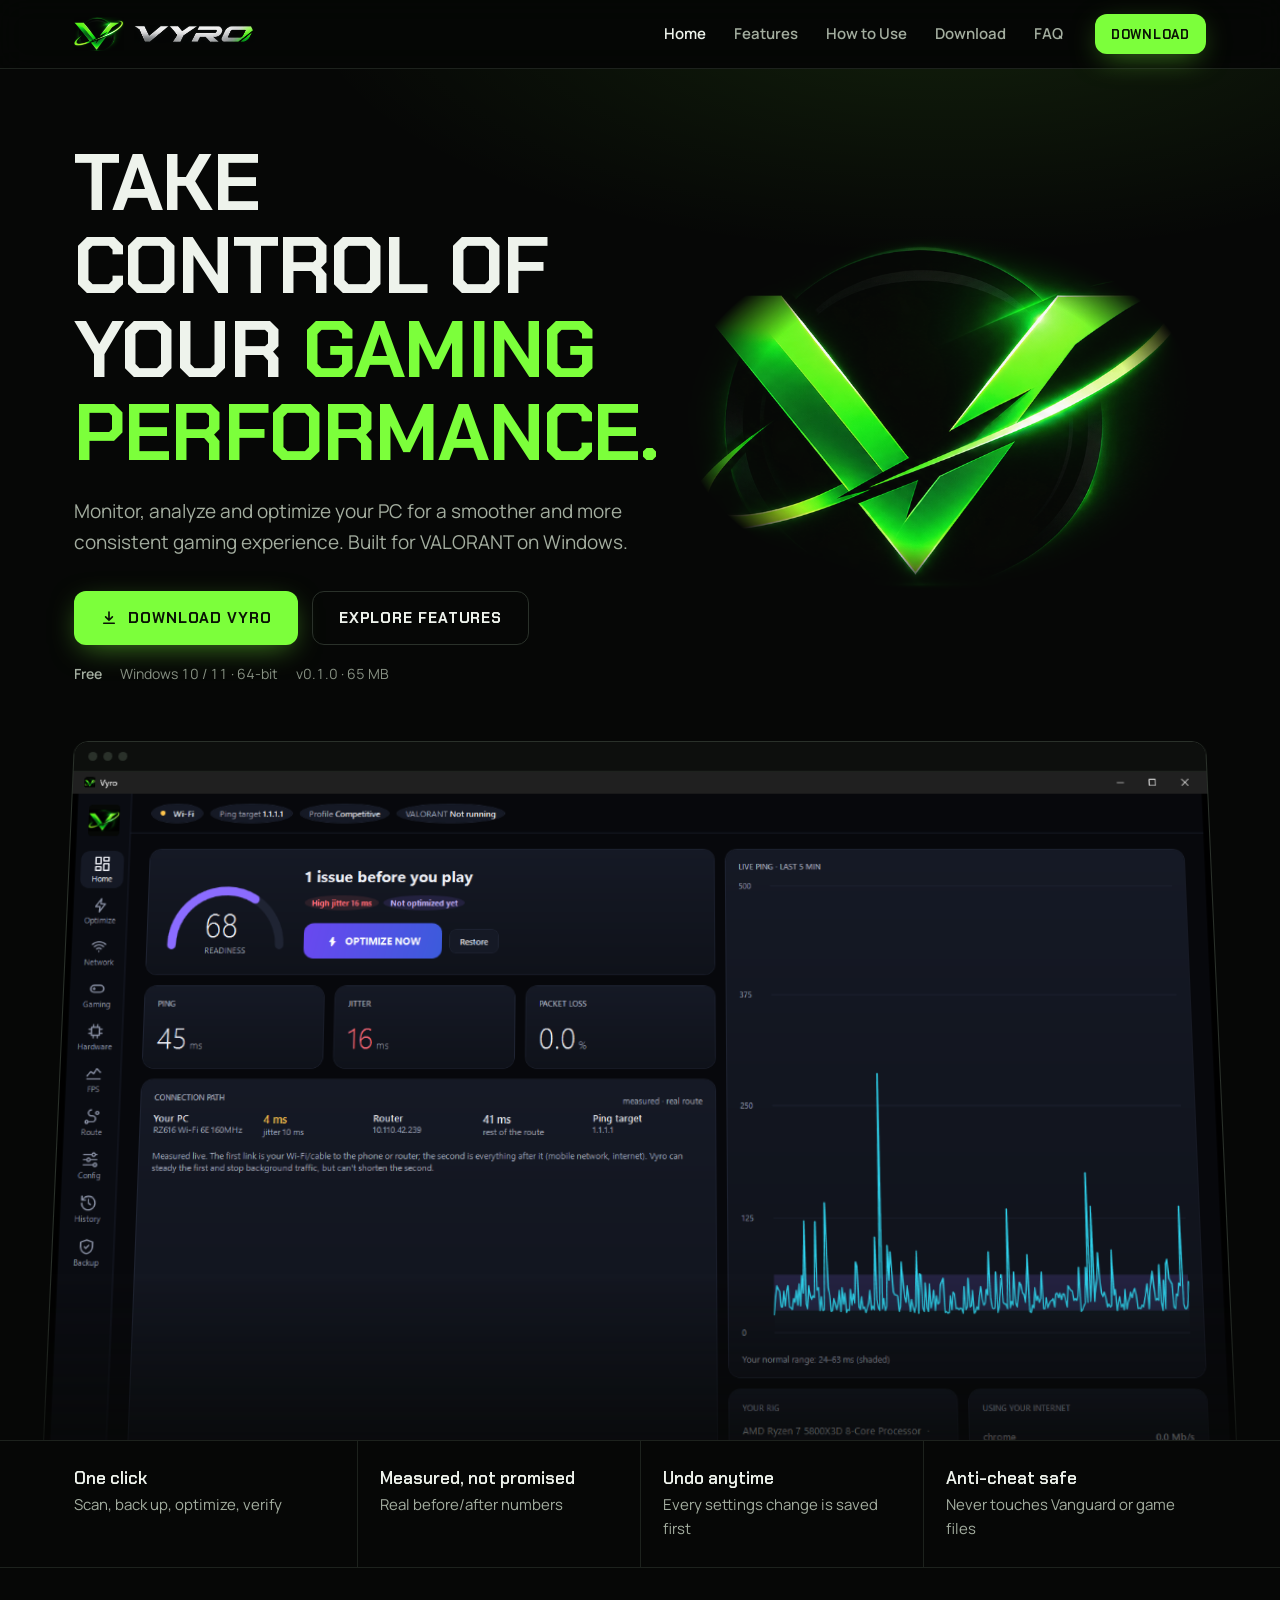
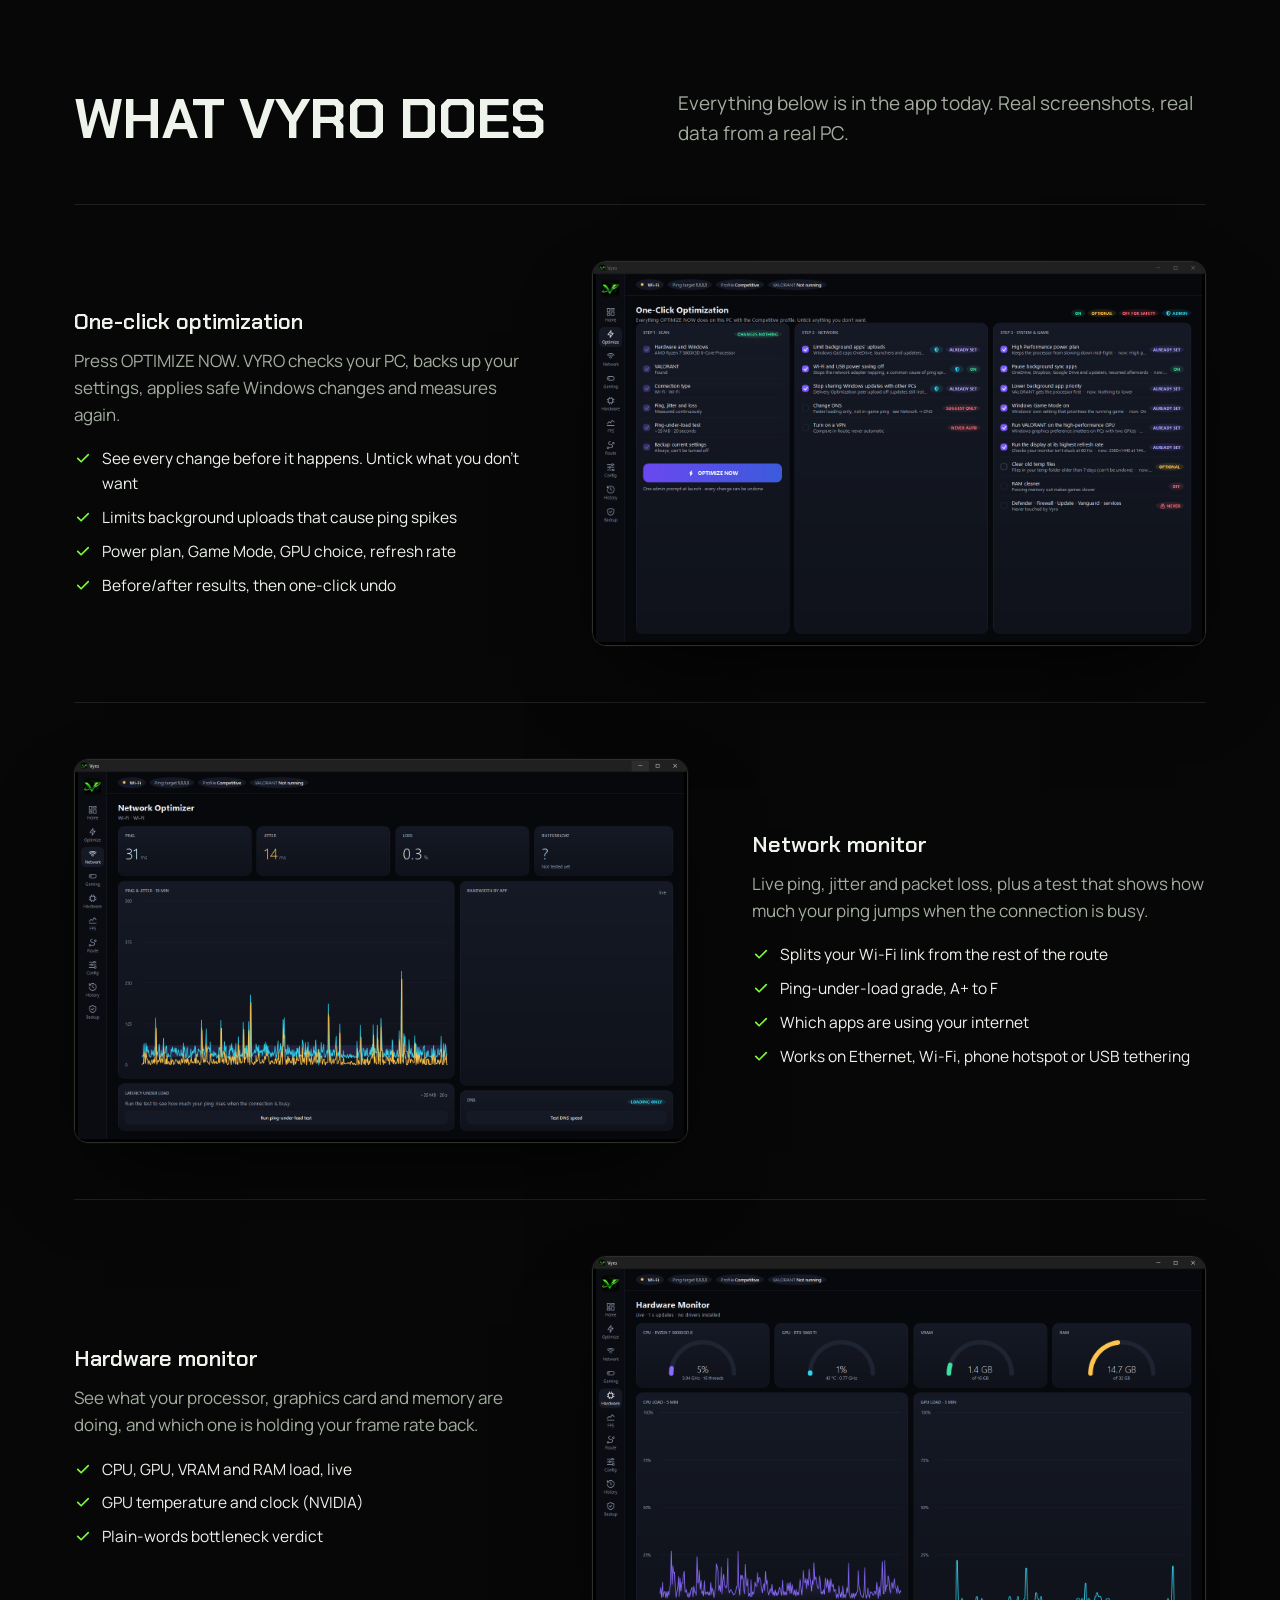
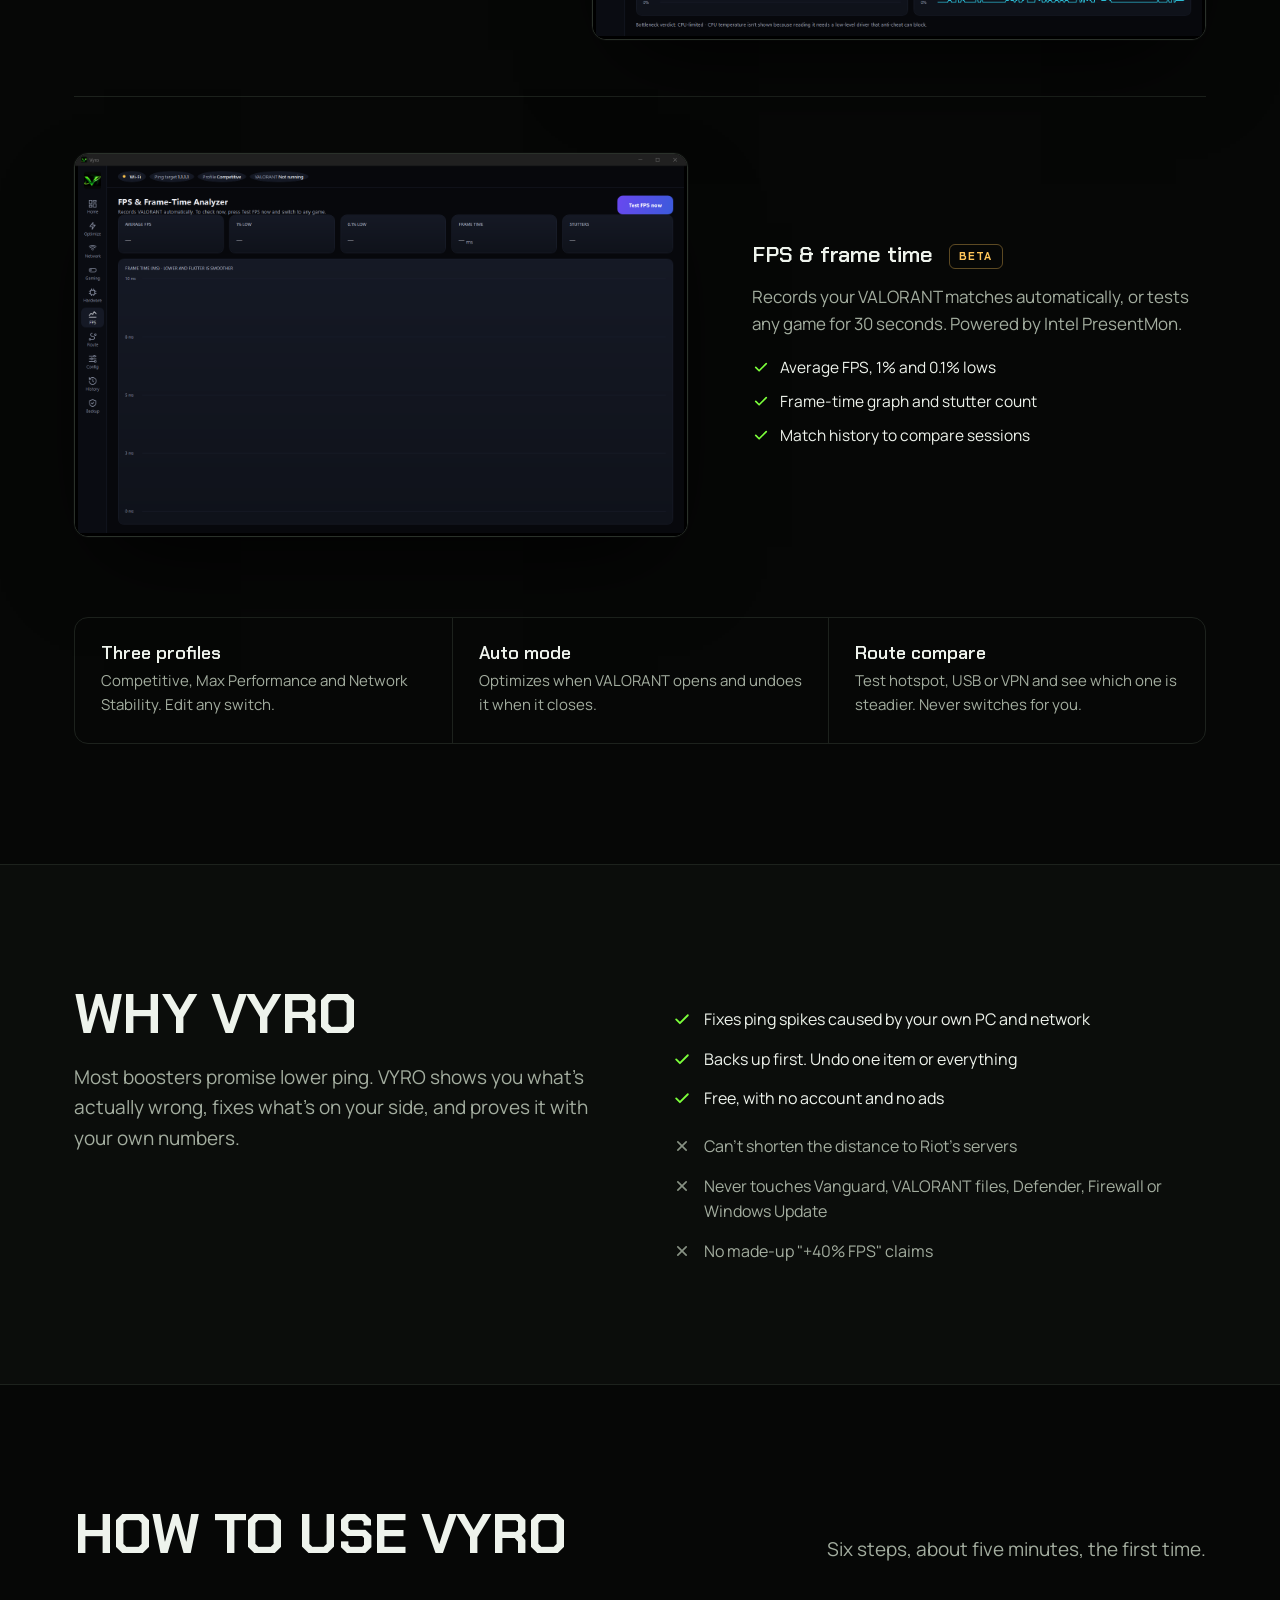
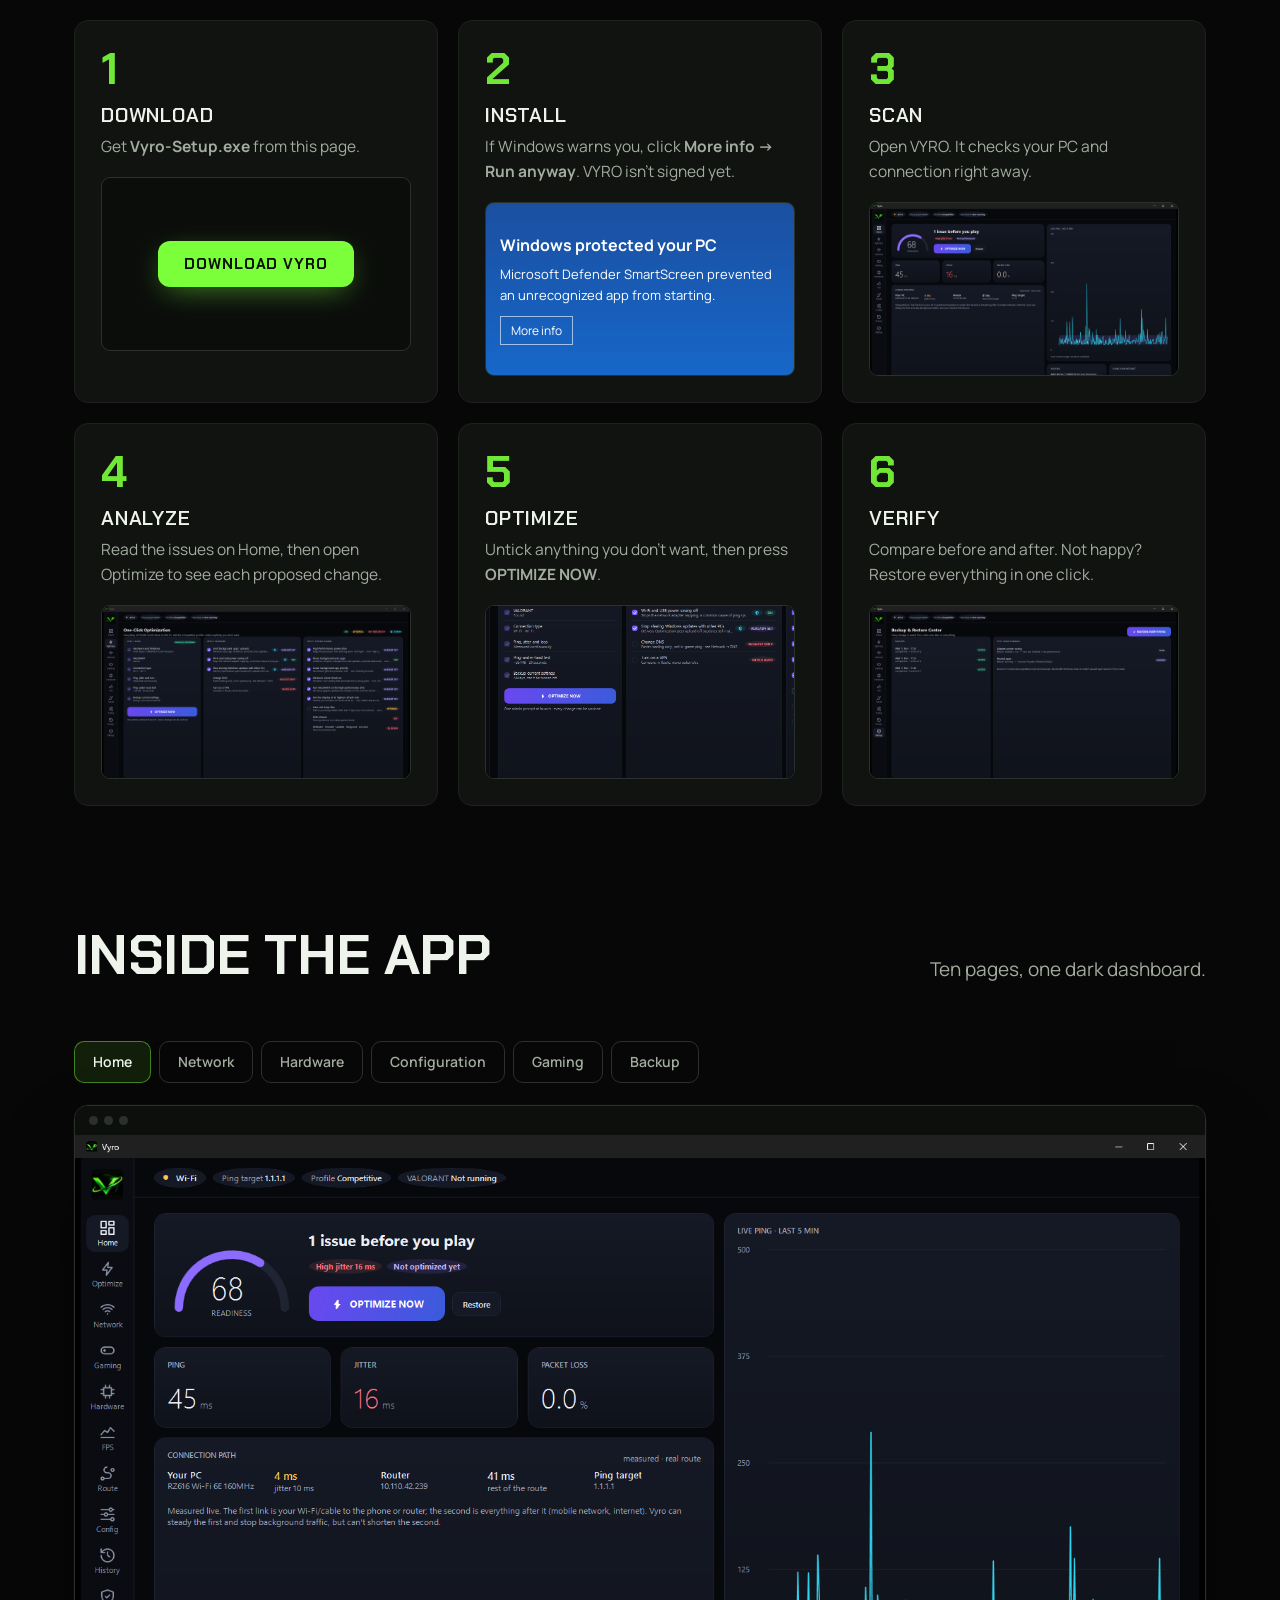
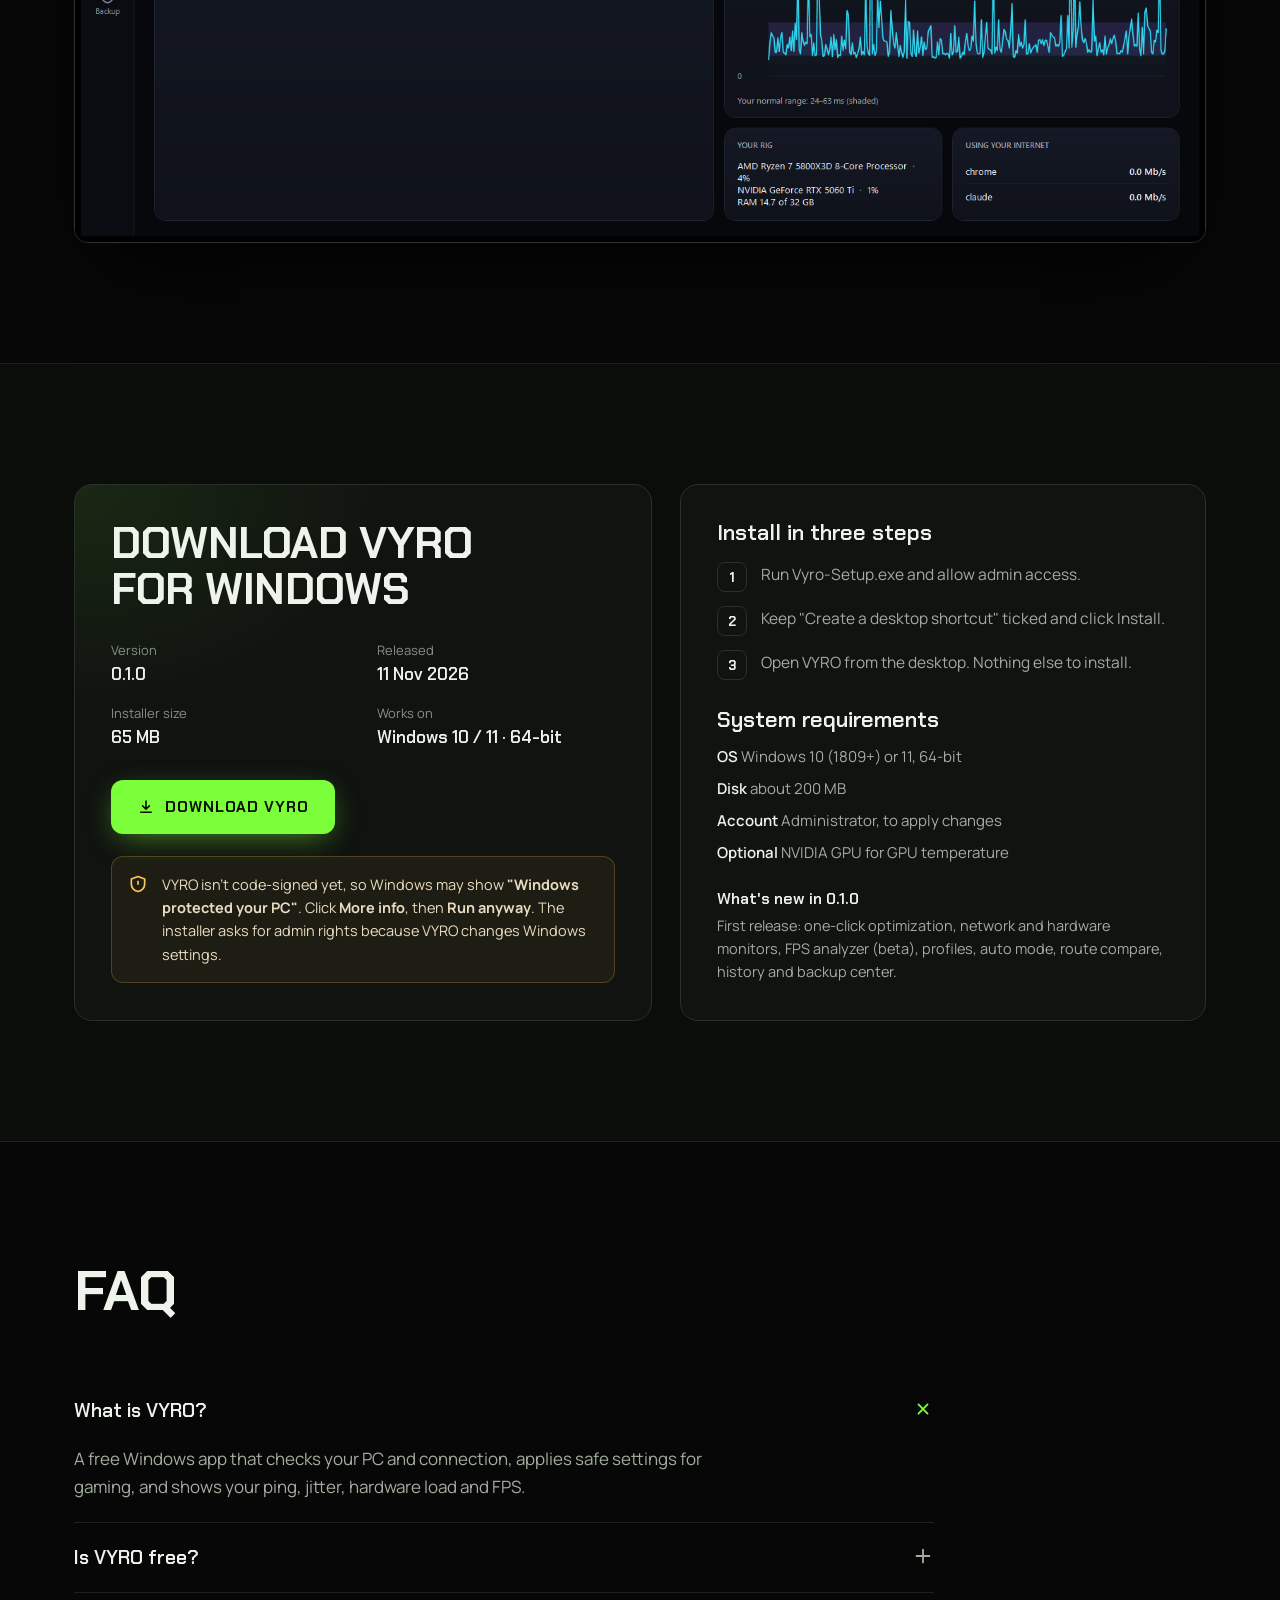
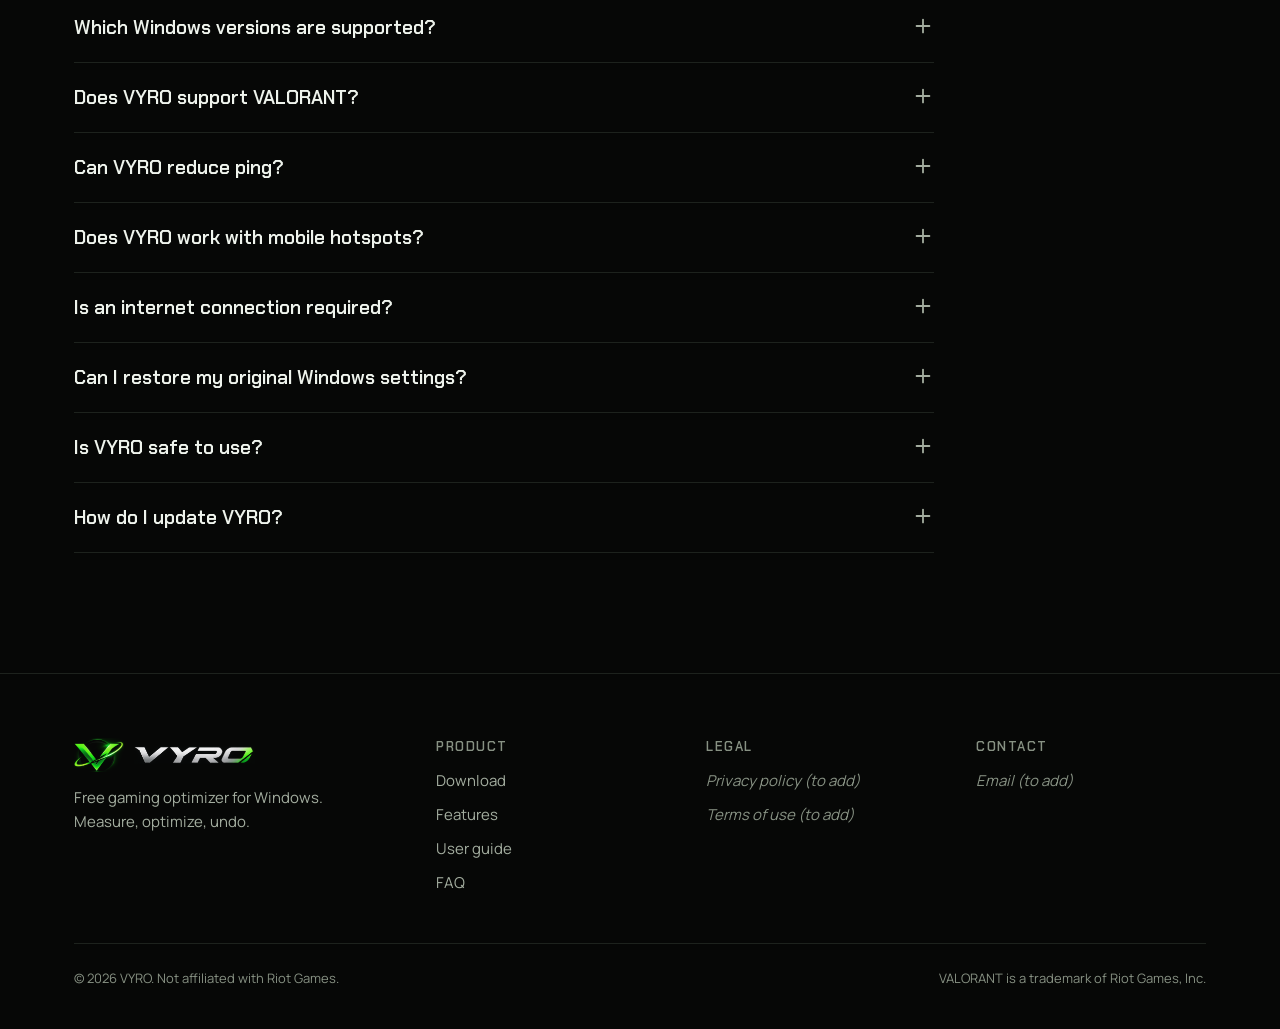
==== index.html @ 7ecd9f68 "VYRO website v0.1.0 Co-Authored-By: Claude Opus 5.5 <noreply@anthropic.com>" ====
<!doctype html>
<html lang="en">
<head>
<meta charset="utf-8">
<meta name="viewport" content="width=device-width, initial-scale=1">
<title>VYRO — Free Gaming Optimizer for Windows</title>
<meta name="description" content="VYRO is a free Windows app that monitors, analyzes and optimizes your PC and connection for VALORANT. Real before/after results, and every settings change can be undone.">
<meta name="theme-color" content="#060706">
<link rel="icon" type="image/png" href="assets/favicon.png">
<meta property="og:type" content="website">
<meta property="og:title" content="VYRO — Take control of your gaming performance">
<meta property="og:description" content="Free Windows optimizer for VALORANT: monitor ping, jitter, hardware and FPS, optimize in one click, undo anytime.">
<meta property="og:image" content="assets/screens/dashboard.png">
<meta name="twitter:card" content="summary_large_image">
<script type="application/ld+json">{"@context":"https://schema.org","@type":"SoftwareApplication","name":"VYRO","operatingSystem":"Windows 10, Windows 11","applicationCategory":"UtilitiesApplication","offers":{"@type":"Offer","price":"0","priceCurrency":"USD"}}</script>
<link rel="preconnect" href="https://fonts.googleapis.com">
<link rel="preconnect" href="https://fonts.gstatic.com" crossorigin>
<link href="https://fonts.googleapis.com/css2?family=Chakra+Petch:wght@500;600;700&family=Manrope:wght@400;500;600;700&display=swap" rel="stylesheet">
<link rel="stylesheet" href="styles.css">
<script src="config.js"></script>
<script src="main.js" defer></script>
</head>
<body>
<svg width="0" height="0" style="position:absolute" aria-hidden="true">
  <symbol id="i-check" viewBox="0 0 24 24" fill="none" stroke="currentColor" stroke-width="2.2" stroke-linecap="round" stroke-linejoin="round"><path d="M5 12.5l4.5 4.5L19 7.5"/></symbol>
  <symbol id="i-x" viewBox="0 0 24 24" fill="none" stroke="currentColor" stroke-width="2" stroke-linecap="round"><path d="M7 7l10 10M17 7L7 17"/></symbol>
  <symbol id="i-dl" viewBox="0 0 24 24" fill="none" stroke="currentColor" stroke-width="2.2" stroke-linecap="round" stroke-linejoin="round"><path d="M12 4v11m0 0l-4.5-4.5M12 15l4.5-4.5M5 19h14"/></symbol>
  <symbol id="i-plus" viewBox="0 0 24 24" fill="none" stroke="currentColor" stroke-width="2" stroke-linecap="round"><path d="M12 5v14M5 12h14"/></symbol>
  <symbol id="i-shield" viewBox="0 0 24 24" fill="none" stroke="currentColor" stroke-width="2" stroke-linejoin="round"><path d="M12 3l8 3v6c0 5-3.5 8-8 9-4.5-1-8-4-8-9V6z"/><path d="M12 8v5M12 16h.01"/></symbol>
  <symbol id="i-menu" viewBox="0 0 24 24" fill="none" stroke="currentColor" stroke-width="2" stroke-linecap="round"><path d="M4 7h16M4 12h16M4 17h16"/></symbol>
</svg>

<a class="skip" href="#main">Skip to content</a>
<header class="nav">
  <div class="wrap">
    <a href="#home" class="brand" aria-label="VYRO home"><img src="assets/logo-emblem.png" alt=""><img class="wm" src="assets/logo-wordmark.png" alt="VYRO"></a>
    <nav class="links" aria-label="Main">
      <a href="#home" aria-current="page">Home</a><a href="#features">Features</a><a href="#how">How to Use</a><a href="#download">Download</a><a href="#faq">FAQ</a>
    </nav>
    <a href="#download" class="btn btn-main">Download</a>
    <button class="menu" aria-label="Open menu" aria-expanded="false" aria-controls="mnav"><svg width="22" height="22"><use href="#i-menu"/></svg></button>
  </div>
</header>
<nav class="mnav" id="mnav" aria-label="Mobile"><a href="#home">Home</a><a href="#features">Features</a><a href="#how">How to Use</a><a href="#download">Download</a><a href="#faq">FAQ</a></nav>

<main id="main">
<!-- HERO -->
<section class="hero" id="home" style="padding-bottom:0">
  <div class="wrap">
    <div class="hero-grid">
      <div>
        <h1>Take control of your <em>gaming performance.</em></h1>
        <p class="lede">Monitor, analyze and optimize your PC for a smoother and more consistent gaming experience. Built for VALORANT on Windows.</p>
        <div class="ctas">
          <a class="btn btn-main" href="#download"><svg><use href="#i-dl"/></svg>Download VYRO</a>
          <a class="btn btn-ghost" href="#features">Explore features</a>
        </div>
        <div class="meta num"><span><b>Free</b></span><span>Windows 10 / 11 · 64-bit</span><span>v<span data-cfg="version"></span> · <span data-cfg="size"></span></span></div>
      </div>
      <img class="emblem" src="assets/logo-emblem.png" alt="VYRO emblem">
    </div>
    <div class="shot-hero">
      <div class="frame"><div class="bar"><i></i><i></i><i></i></div><img src="assets/screens/dashboard.png" alt="The VYRO home screen showing live ping, jitter, packet loss, a readiness score and the OPTIMIZE NOW button" width="1600" height="1000"></div>
    </div>
  </div>
</section>

<div class="strip">
  <div class="wrap">
    <div><b>One click</b>Scan, back up, optimize, verify</div>
    <div><b>Measured, not promised</b>Real before/after numbers</div>
    <div><b>Undo anytime</b>Every settings change is saved first</div>
    <div><b>Anti-cheat safe</b>Never touches Vanguard or game files</div>
  </div>
</div>

<!-- FEATURES -->
<section id="features">
  <div class="wrap">
    <div class="head"><h2>What VYRO does</h2><p class="lede">Everything below is in the app today. Real screenshots, real data from a real PC.</p></div>

    <article class="feat">
      <div class="copy"><h3>One-click optimization</h3>
        <p>Press OPTIMIZE NOW. VYRO checks your PC, backs up your settings, applies safe Windows changes and measures again.</p>
        <ul><li><svg><use href="#i-check"/></svg>See every change before it happens. Untick what you don't want</li><li><svg><use href="#i-check"/></svg>Limits background uploads that cause ping spikes</li><li><svg><use href="#i-check"/></svg>Power plan, Game Mode, GPU choice, refresh rate</li><li><svg><use href="#i-check"/></svg>Before/after results, then one-click undo</li></ul></div>
      <div class="frame"><img src="assets/screens/optimize.png" alt="The One-Click Optimization screen listing each change with its status" loading="lazy"></div>
    </article>

    <article class="feat">
      <div class="copy"><h3>Network monitor</h3>
        <p>Live ping, jitter and packet loss, plus a test that shows how much your ping jumps when the connection is busy.</p>
        <ul><li><svg><use href="#i-check"/></svg>Splits your Wi-Fi link from the rest of the route</li><li><svg><use href="#i-check"/></svg>Ping-under-load grade, A+ to F</li><li><svg><use href="#i-check"/></svg>Which apps are using your internet</li><li><svg><use href="#i-check"/></svg>Works on Ethernet, Wi-Fi, phone hotspot or USB tethering</li></ul></div>
      <div class="frame"><img src="assets/screens/network.png" alt="The Network screen with ping and jitter over ten minutes" loading="lazy"></div>
    </article>

    <article class="feat">
      <div class="copy"><h3>Hardware monitor</h3>
        <p>See what your processor, graphics card and memory are doing, and which one is holding your frame rate back.</p>
        <ul><li><svg><use href="#i-check"/></svg>CPU, GPU, VRAM and RAM load, live</li><li><svg><use href="#i-check"/></svg>GPU temperature and clock (NVIDIA)</li><li><svg><use href="#i-check"/></svg>Plain-words bottleneck verdict</li></ul></div>
      <div class="frame"><img src="assets/screens/hardware.png" alt="The Hardware screen with CPU, GPU, VRAM and RAM gauges" loading="lazy"></div>
    </article>

    <article class="feat">
      <div class="copy"><h3>FPS &amp; frame time <span class="tag beta">BETA</span></h3>
        <p>Records your VALORANT matches automatically, or tests any game for 30 seconds. Powered by Intel PresentMon.</p>
        <ul><li><svg><use href="#i-check"/></svg>Average FPS, 1% and 0.1% lows</li><li><svg><use href="#i-check"/></svg>Frame-time graph and stutter count</li><li><svg><use href="#i-check"/></svg>Match history to compare sessions</li></ul></div>
      <div class="frame"><img src="assets/screens/fps.png" alt="The FPS and frame-time analyzer screen with the Test FPS now button" loading="lazy"></div>
    </article>

    <div class="more">
      <div><h3>Three profiles</h3><p>Competitive, Max Performance and Network Stability. Edit any switch.</p></div>
      <div><h3>Auto mode</h3><p>Optimizes when VALORANT opens and undoes it when it closes.</p></div>
      <div><h3>Route compare</h3><p>Test hotspot, USB or VPN and see which one is steadier. Never switches for you.</p></div>
    </div>
  </div>
</section>

<!-- WHY / HONESTY -->
<section class="honest">
  <div class="wrap honest-grid">
    <div><h2>Why VYRO</h2><p class="lede" style="margin-top:18px">Most boosters promise lower ping. VYRO shows you what's actually wrong, fixes what's on your side, and proves it with your own numbers.</p></div>
    <div>
      <ul class="does">
        <li><svg><use href="#i-check"/></svg>Fixes ping spikes caused by your own PC and network</li>
        <li><svg><use href="#i-check"/></svg>Backs up first. Undo one item or everything</li>
        <li><svg><use href="#i-check"/></svg>Free, with no account and no ads</li>
      </ul>
      <ul class="doesnt">
        <li><svg><use href="#i-x"/></svg>Can't shorten the distance to Riot's servers</li>
        <li><svg><use href="#i-x"/></svg>Never touches Vanguard, VALORANT files, Defender, Firewall or Windows Update</li>
        <li><svg><use href="#i-x"/></svg>No made-up "+40% FPS" claims</li>
      </ul>
    </div>
  </div>
</section>

<!-- HOW TO USE -->
<section id="how">
  <div class="wrap">
    <div class="head"><h2>How to use VYRO</h2><p class="lede">Six steps, about five minutes, the first time.</p></div>
    <div class="steps">
      <div class="step"><div class="n">1</div><h3>Download</h3><p>Get <b>Vyro-Setup.exe</b> from this page.</p>
        <div class="mini" style="display:grid;place-items:center;background:var(--bg2)"><span class="btn btn-main" style="pointer-events:none;height:46px">Download VYRO</span></div></div>
      <div class="step"><div class="n">2</div><h3>Install</h3><p>If Windows warns you, click <b>More info → Run anyway</b>. VYRO isn't signed yet.</p>
        <div class="mini smart"><div><b>Windows protected your PC</b>Microsoft Defender SmartScreen prevented an unrecognized app from starting.<br><span>More info</span></div></div></div>
      <div class="step"><div class="n">3</div><h3>Scan</h3><p>Open VYRO. It checks your PC and connection right away.</p>
        <div class="mini" style="--pos:0 0"><img src="assets/screens/dashboard.png" alt="" loading="lazy"></div></div>
      <div class="step"><div class="n">4</div><h3>Analyze</h3><p>Read the issues on Home, then open Optimize to see each proposed change.</p>
        <div class="mini" style="--pos:20% 0"><img src="assets/screens/optimize.png" alt="" loading="lazy"></div></div>
      <div class="step"><div class="n">5</div><h3>Optimize</h3><p>Untick anything you don't want, then press <b>OPTIMIZE NOW</b>.</p>
        <div class="mini" style="--pos:0 45%"><img src="assets/screens/optimize.png" alt="" loading="lazy" style="object-position:0 60%;transform:scale(1.6);transform-origin:12% 58%"></div></div>
      <div class="step"><div class="n">6</div><h3>Verify</h3><p>Compare before and after. Not happy? Restore everything in one click.</p>
        <div class="mini"><img src="assets/screens/backup.png" alt="" loading="lazy"></div></div>
    </div>
  </div>
</section>

<!-- PREVIEW -->
<section id="preview" style="padding-top:0">
  <div class="wrap">
    <div class="head"><h2>Inside the app</h2><p class="lede">Ten pages, one dark dashboard.</p></div>
    <div class="tabs" role="tablist">
      <button role="tab" aria-selected="true" data-img="dashboard">Home</button>
      <button role="tab" aria-selected="false" data-img="network">Network</button>
      <button role="tab" aria-selected="false" data-img="hardware">Hardware</button>
      <button role="tab" aria-selected="false" data-img="config">Configuration</button>
      <button role="tab" aria-selected="false" data-img="gaming">Gaming</button>
      <button role="tab" aria-selected="false" data-img="backup">Backup</button>
    </div>
    <div class="frame"><div class="bar"><i></i><i></i><i></i></div><img id="pv" src="assets/screens/dashboard.png" alt="VYRO app screenshot" loading="lazy"></div>
  </div>
</section>

<!-- DOWNLOAD -->
<section id="download" class="honest">
  <div class="wrap dl">
    <div class="card dl-main">
      <h2>Download VYRO for Windows</h2>
      <dl class="specs num">
        <div><dt>Version</dt><dd data-cfg="version"></dd></div>
        <div><dt>Released</dt><dd data-cfg="date"></dd></div>
        <div><dt>Installer size</dt><dd data-cfg="size"></dd></div>
        <div><dt>Works on</dt><dd>Windows 10 / 11 · 64-bit</dd></div>
      </dl>
      <a class="btn btn-main" data-download><svg><use href="#i-dl"/></svg><span>Download VYRO</span></a>
      
      <div class="note"><svg><use href="#i-shield"/></svg><div>VYRO isn't code-signed yet, so Windows may show <b>"Windows protected your PC"</b>. Click <b>More info</b>, then <b>Run anyway</b>. The installer asks for admin rights because VYRO changes Windows settings.</div></div>
    </div>
    <div class="card">
      <h3>Install in three steps</h3>
      <ol class="install"><li>Run Vyro-Setup.exe and allow admin access.</li><li>Keep "Create a desktop shortcut" ticked and click Install.</li><li>Open VYRO from the desktop. Nothing else to install.</li></ol>
      <h3>System requirements</h3>
      <ul class="req" style="margin-top:14px"><li><b>OS</b> Windows 10 (1809+) or 11, 64-bit</li><li><b>Disk</b> about 200 MB</li><li><b>Account</b> Administrator, to apply changes</li><li><b>Optional</b> NVIDIA GPU for GPU temperature</li></ul>
      <div class="log"><h3>What's new in <span data-cfg="version"></span></h3><p>First release: one-click optimization, network and hardware monitors, FPS analyzer (beta), profiles, auto mode, route compare, history and backup center.</p></div>
    </div>
  </div>
</section>

<!-- FAQ -->
<section id="faq">
  <div class="wrap">
    <div class="head"><h2>FAQ</h2></div>
    <div class="faq">
      <details open><summary>What is VYRO?<svg><use href="#i-plus"/></svg></summary><p>A free Windows app that checks your PC and connection, applies safe settings for gaming, and shows your ping, jitter, hardware load and FPS.</p></details>
      <details><summary>Is VYRO free?<svg><use href="#i-plus"/></svg></summary><p>Yes. No account, no ads, no paid tier.</p></details>
      <details><summary>Which Windows versions are supported?<svg><use href="#i-plus"/></svg></summary><p>Windows 10 (version 1809 or newer) and Windows 11, 64-bit.</p></details>
      <details><summary>Does VYRO support VALORANT?<svg><use href="#i-plus"/></svg></summary><p>Yes, it's built around it. VYRO finds VALORANT, can optimize when it starts and undo when it closes. It never edits game files or touches Riot Vanguard.</p></details>
      <details><summary>Can VYRO reduce ping?<svg><use href="#i-plus"/></svg></summary><p>It can reduce ping <i>spikes</i> caused on your side, such as background uploads, Wi-Fi power saving and busy connections. It can't shorten the distance to the game server. Your normal ping depends on your location and internet provider.</p></details>
      <details><summary>Does VYRO work with mobile hotspots?<svg><use href="#i-plus"/></svg></summary><p>Yes. It detects phone hotspots and USB tethering and asks before running tests that use mobile data (about 35 MB).</p></details>
      <details><summary>Is an internet connection required?<svg><use href="#i-plus"/></svg></summary><p>Only for the network tests. Optimization and the hardware monitor work offline.</p></details>
      <details><summary>Can I restore my original Windows settings?<svg><use href="#i-plus"/></svg></summary><p>Yes. Every settings change is backed up first. Undo one item or everything in the Backup page. Uninstalling also restores them. The optional temp-file cleanup is the only thing that can't be undone.</p></details>
      <details><summary>Is VYRO safe to use?<svg><use href="#i-plus"/></svg></summary><p>VYRO only uses standard Windows settings, installs no drivers, and never touches anti-cheat, game files, Defender, Firewall or Windows Update. It isn't code-signed yet, so Windows may warn you on first install.</p></details>
      <details><summary>How do I update VYRO?<svg><use href="#i-plus"/></svg></summary><p>Download the newest installer from this page and run it. It updates in place and keeps your settings.</p></details>
    </div>
  </div>
</section>
</main>

<footer>
  <div class="wrap">
    <div class="foot">
      <div><a href="#home" class="brand"><img src="assets/logo-emblem.png" alt=""><img class="wm" src="assets/logo-wordmark.png" alt="VYRO"></a><p>Free gaming optimizer for Windows. Measure, optimize, undo.</p></div>
      <div><h4>Product</h4><ul><li><a href="#download">Download</a></li><li><a href="#features">Features</a></li><li><a href="#how">User guide</a></li><li><a href="#faq">FAQ</a></li></ul></div>
      <div><h4>Legal</h4><ul><li><span class="ph">Privacy policy (to add)</span></li><li><span class="ph">Terms of use (to add)</span></li></ul></div>
      <div><h4>Contact</h4><ul><li><span class="ph">Email (to add)</span></li></ul></div>
    </div>
    <div class="copy-line"><span>© <span data-cfg="year">2026</span> VYRO. Not affiliated with Riot Games.</span><span>VALORANT is a trademark of Riot Games, Inc.</span></div>
  </div>
</footer>
</body>
</html>
---- styles.css ----
:root{
  --bg:#060706; --bg2:#0b0d0b; --panel:#101310; --line:#1d221d; --line2:#2a312a;
  --txt:#eef3ec; --mut:#a3ad9f; --dim:#879183;
  --lime:#7CFF3B; --lime-ink:#0a1405; --lime-soft:rgba(124,255,59,.10);
  --warn:#ffc65a;
  --r:14px; --wrap:1180px;
  --ease:cubic-bezier(.16,1,.3,1);
}
*{box-sizing:border-box;margin:0;padding:0}
html{scroll-behavior:smooth;scroll-padding-top:84px}
body{background:var(--bg);color:var(--txt);font:400 17px/1.6 Manrope,system-ui,sans-serif;-webkit-font-smoothing:antialiased}
::selection{background:var(--lime);color:var(--lime-ink)}
::-webkit-scrollbar{width:10px}::-webkit-scrollbar-track{background:var(--bg)}::-webkit-scrollbar-thumb{background:var(--line2);border-radius:10px}
a{color:inherit;text-decoration:none}
:focus-visible{outline:2px solid var(--lime);outline-offset:3px;border-radius:6px}
img{display:block;max-width:100%;height:auto}
.hero-grid>*,.feat>*,.honest-grid>*,.dl>*,.steps>*{min-width:0}
.wrap{max-width:var(--wrap);margin:0 auto;padding:0 24px}
h1,h2,h3{font-family:"Chakra Petch",sans-serif;font-weight:700;letter-spacing:-.01em;line-height:1.05;text-wrap:balance}
h2{font-size:clamp(34px,4.4vw,56px);text-transform:uppercase}
h3{font-size:22px;font-weight:600;letter-spacing:0}
.lede{color:var(--mut);font-size:19px;max-width:56ch}
.num{font-variant-numeric:tabular-nums}

/* nav */
.nav{position:sticky;top:0;z-index:20;background:rgba(6,7,6,.82);backdrop-filter:blur(14px);border-bottom:1px solid var(--line)}
.nav .wrap{display:flex;align-items:center;height:68px;gap:32px}
.brand{display:flex;align-items:center;gap:10px}
.brand img{height:34px;mix-blend-mode:screen}
.brand .wm{height:18px}
.links{display:flex;gap:28px;margin-left:auto;font-size:15px;font-weight:600;color:var(--mut)}
.links a{padding:6px 0;transition:color .2s}
.links a:hover,.links a[aria-current]{color:var(--txt)}
.menu{display:none;margin-left:auto;background:none;border:1px solid var(--line2);color:var(--txt);border-radius:10px;width:42px;height:42px}

/* buttons */
.btn{display:inline-flex;align-items:center;gap:10px;height:54px;padding:0 26px;border-radius:12px;font:700 15px/1 "Chakra Petch",sans-serif;letter-spacing:.06em;text-transform:uppercase;transition:transform .25s var(--ease),box-shadow .25s,background .2s;cursor:pointer;border:0}
.btn svg{width:18px;height:18px}
.btn-main{background:var(--lime);color:var(--lime-ink);box-shadow:0 8px 30px -8px rgba(124,255,59,.55)}
.btn-main:hover{transform:translateY(-2px);box-shadow:0 14px 40px -10px rgba(124,255,59,.7)}
.btn-main[aria-disabled=true]{background:#2a3324;color:#c9d6c0;box-shadow:none;cursor:not-allowed;transform:none}
.btn-ghost{background:transparent;color:var(--txt);border:1px solid var(--line2)}
.btn-ghost:hover{border-color:var(--mut)}
.nav .btn{height:40px;padding:0 16px;font-size:13px}

/* hero */
.hero{position:relative;padding:72px 0 0;overflow:hidden}
.hero::before{content:"";position:absolute;inset:-20% -10% auto;height:720px;background:radial-gradient(60% 50% at 70% 30%,rgba(124,255,59,.10),transparent 70%);pointer-events:none}
.hero-grid{position:relative;display:grid;grid-template-columns:1.05fr 1fr;gap:40px;align-items:center}
.hero h1{font-size:clamp(44px,6.2vw,86px);text-transform:uppercase}
.hero h1 em{font-style:normal;color:var(--lime)}
.hero .lede{margin:22px 0 34px}
.ctas{display:flex;gap:14px;flex-wrap:wrap}
.meta{margin-top:18px;font-size:14px;color:var(--dim);display:flex;gap:18px;flex-wrap:wrap}
.meta b{color:var(--mut);font-weight:600}
.emblem{justify-self:center;width:min(520px,100%);mix-blend-mode:screen;-webkit-mask-image:radial-gradient(closest-side,#000 75%,transparent);mask-image:radial-gradient(closest-side,#000 75%,transparent);filter:drop-shadow(0 0 40px rgba(124,255,59,.25))}
.shot-hero{position:relative;margin-top:56px}
.frame{border:1px solid var(--line2);border-radius:var(--r);overflow:hidden;background:#000;box-shadow:0 40px 90px -30px rgba(0,0,0,.9),0 0 0 1px rgba(255,255,255,.02)}
.frame .bar{display:flex;gap:6px;padding:10px 14px;background:#0d0f0d;border-bottom:1px solid var(--line)}
.frame .bar i{width:9px;height:9px;border-radius:50%;background:#2a312a}
.shot-hero .frame{transform:perspective(1800px) rotateX(8deg);transform-origin:50% 0;mask-image:linear-gradient(#000 70%,transparent)}
.caption{font-size:13px;color:var(--dim);margin-top:10px;text-align:center}

/* trust strip */
.strip{border-block:1px solid var(--line);margin-top:-40px;position:relative;background:var(--bg)}
.strip .wrap{display:grid;grid-template-columns:repeat(4,1fr)}
.strip .wrap>div{padding:26px 22px;border-left:1px solid var(--line);font-size:15px;color:var(--mut)}
.strip .wrap>div:first-child{border-left:0;padding-left:0}
.strip b{display:block;color:var(--txt);font:600 17px "Chakra Petch",sans-serif;margin-bottom:4px}

section{padding:120px 0}
.head{display:flex;justify-content:space-between;align-items:end;gap:40px;margin-bottom:56px}
.head .lede{max-width:44ch}

/* features: alternating modules */
.feat{display:grid;grid-template-columns:1fr 1.35fr;gap:64px;align-items:center;padding:56px 0;border-top:1px solid var(--line)}
.feat:nth-of-type(even){grid-template-columns:1.35fr 1fr}
.feat:nth-of-type(even) .copy{order:2}
.feat .copy p{color:var(--mut);margin:14px 0 18px}
.feat ul{list-style:none;display:grid;gap:9px;font-size:15.5px}
.feat li{display:flex;gap:10px;align-items:flex-start}
.feat li svg{flex:none;width:18px;height:18px;margin-top:3px;color:var(--lime)}
.tag{display:inline-block;font:700 11px/1 "Chakra Petch";letter-spacing:.12em;padding:6px 9px;border-radius:6px;border:1px solid var(--line2);color:var(--mut);margin-left:10px;vertical-align:middle}
.tag.beta{color:var(--warn);border-color:rgba(255,198,90,.35)}
.more{display:grid;grid-template-columns:repeat(3,1fr);gap:0;border:1px solid var(--line);border-radius:var(--r);margin-top:24px}
.more div{padding:26px;border-left:1px solid var(--line)}
.more div:first-child{border-left:0}
.more h3{font-size:18px;margin-bottom:6px}
.more p{color:var(--mut);font-size:15px}

/* honesty band */
.honest{background:var(--bg2);border-block:1px solid var(--line)}
.honest-grid{display:grid;grid-template-columns:1fr 1fr;gap:64px}
.does,.doesnt{list-style:none;display:grid;gap:14px;margin-top:22px}
.does li,.doesnt li{display:flex;gap:12px;font-size:16px}
.does svg{color:var(--lime)}.doesnt svg{color:var(--dim)}
.does svg,.doesnt svg{flex:none;width:20px;height:20px;margin-top:2px}
.doesnt li{color:var(--mut)}

/* steps */
.steps{display:grid;grid-template-columns:repeat(3,1fr);gap:20px;counter-reset:s}
.step{position:relative;padding:26px;border:1px solid var(--line);border-radius:var(--r);background:var(--panel)}
.step .n{font:700 44px/1 "Chakra Petch";color:var(--lime);opacity:.9}
.step h3{margin:14px 0 8px;text-transform:uppercase;font-size:20px;letter-spacing:.04em}
.step p{color:var(--mut);font-size:15.5px}
.step .mini{margin-top:18px;border-radius:9px;border:1px solid var(--line2);overflow:hidden;aspect-ratio:16/9;background:#000}
.step .mini img{width:100%;height:100%;object-fit:cover;object-position:var(--pos,0 0)}
.step .mini.smart{display:grid;place-items:center;background:linear-gradient(#1b4fa0,#1667c9);color:#fff;font-size:13px;padding:14px;text-align:left}
.smart b{display:block;font-size:16px;margin-bottom:6px}
.smart span{display:inline-block;margin-top:10px;border:1px solid rgba(255,255,255,.6);padding:4px 10px;font-size:12px}

/* preview gallery */
.tabs{display:flex;gap:8px;flex-wrap:wrap;margin-bottom:22px}
.tabs button{height:42px;padding:0 18px;border-radius:10px;border:1px solid var(--line2);background:transparent;color:var(--mut);font:600 14px Manrope;cursor:pointer;transition:all .2s}
.tabs button[aria-selected=true]{background:var(--lime-soft);color:var(--txt);border-color:rgba(124,255,59,.45)}

/* download */
.dl{display:grid;grid-template-columns:1.1fr 1fr;gap:28px}
.card{border:1px solid var(--line2);border-radius:18px;background:var(--panel);padding:36px}
.dl-main{background:radial-gradient(80% 60% at 0% 0%,rgba(124,255,59,.09),transparent 70%),var(--panel)}
.dl-main h2{font-size:clamp(30px,3.4vw,44px)}
.specs{display:grid;grid-template-columns:repeat(2,1fr);gap:18px 28px;margin:28px 0 32px}
.specs dt{font-size:13px;color:var(--dim)}
.specs dd{font:600 17px "Chakra Petch";margin-top:2px}
.note{margin-top:22px;display:flex;gap:14px;padding:16px;border-radius:12px;background:rgba(255,198,90,.06);border:1px solid rgba(255,198,90,.22);font-size:14.5px;color:#e9dcc0}
.note svg{flex:none;width:20px;height:20px;color:var(--warn);margin-top:1px}
.placeholder{display:none;font-size:13px;color:var(--warn);margin-top:12px}
ol.install{list-style:none;counter-reset:i;display:grid;gap:14px;margin:18px 0 28px}
ol.install li{counter-increment:i;display:flex;gap:14px;font-size:15.5px;color:var(--mut)}
ol.install li::before{content:counter(i);flex:none;width:28px;height:28px;border-radius:8px;border:1px solid var(--line2);display:grid;place-items:center;font:700 13px "Chakra Petch";color:var(--txt)}
.req{list-style:none;display:grid;gap:8px;font-size:15px;color:var(--mut)}
.req b{color:var(--txt);font-weight:600}
.log h3{font-size:16px;margin-top:26px}
.log p{font-size:14.5px;color:var(--mut);margin-top:6px}

/* faq */
.faq{max-width:860px}
details{border-bottom:1px solid var(--line)}
summary{list-style:none;cursor:pointer;display:flex;justify-content:space-between;gap:20px;padding:22px 0;font:600 19px "Chakra Petch"}
summary::-webkit-details-marker{display:none}
summary svg{flex:none;width:22px;height:22px;color:var(--mut);transition:transform .3s var(--ease)}
details[open] summary svg{transform:rotate(45deg);color:var(--lime)}
details p{color:var(--mut);padding:0 0 22px;max-width:68ch}

footer{border-top:1px solid var(--line);padding:64px 0 40px;font-size:15px}
.foot{display:grid;grid-template-columns:1.4fr 1fr 1fr 1fr;gap:40px}
.foot p{color:var(--mut);margin-top:14px;max-width:34ch}
.foot h4{font:600 13px "Chakra Petch";letter-spacing:.12em;text-transform:uppercase;color:var(--dim);margin-bottom:14px}
.foot ul{list-style:none;display:grid;gap:10px;color:var(--mut)}
.foot a:hover{color:var(--txt)}
.ph{color:var(--dim);font-style:italic}
.copy-line{margin-top:48px;padding-top:24px;border-top:1px solid var(--line);color:var(--dim);font-size:13px;display:flex;justify-content:space-between;gap:20px;flex-wrap:wrap}

/* motion: one authored moment (hero dashboard settles in) */
@media (prefers-reduced-motion:no-preference){
  .shot-hero .frame{animation:settle 1.4s var(--ease) both .15s}
  @keyframes settle{from{transform:perspective(1800px) rotateX(22deg) translateY(30px);opacity:.4}}
}

/* responsive */
@media (max-width:980px){
  .hero-grid,.feat,.feat:nth-of-type(even),.honest-grid,.dl{grid-template-columns:1fr}
  .feat:nth-of-type(even) .copy{order:0}
  .emblem{width:300px;order:-1}
  .steps{grid-template-columns:1fr 1fr}
  .strip .wrap{grid-template-columns:1fr 1fr}
  .strip .wrap>div:nth-child(3){border-left:0;padding-left:0}
  .strip .wrap>div{border-top:1px solid var(--line)}.strip .wrap>div:nth-child(-n+2){border-top:0}
  .foot{grid-template-columns:1fr 1fr}
  .head{flex-direction:column;align-items:start}
}
@media (max-width:720px){
  body{font-size:16px}
  .links,.nav .btn{display:none}.menu{display:grid;place-items:center}
  section{padding:84px 0}
  .hero{padding-top:40px}
  .hero .lede{font-size:17px}
  .btn{width:100%;justify-content:center}
  .steps,.more,.specs{grid-template-columns:1fr}
  .more div{border-left:0;border-top:1px solid var(--line)}.more div:first-child{border-top:0}
  .shot-hero .frame{transform:none;animation:none}
  .card{padding:24px}
  .strip{margin-top:0}
  .foot{grid-template-columns:1fr}
}
.mnav{display:none}
@media (max-width:720px){
  .mnav{position:fixed;inset:68px 0 auto;z-index:19;background:var(--bg);border-bottom:1px solid var(--line);padding:12px 24px 24px;flex-direction:column}
  .mnav.open{display:flex}
  .mnav a{padding:14px 0;border-bottom:1px solid var(--line);font-weight:600}
  .mnav .btn{margin-top:16px;border:0}
}
.skip{position:absolute;left:-999px;top:8px;background:var(--lime);color:var(--lime-ink);padding:10px 14px;border-radius:8px;z-index:30;font-weight:700}
.skip:focus{left:8px}
.links a{white-space:nowrap}
@media (max-width:860px){
  .links,.nav .btn{display:none}.menu{display:grid;place-items:center}
  .mnav{position:fixed;inset:68px 0 auto;z-index:19;background:var(--bg);border-bottom:1px solid var(--line);padding:12px 24px 24px;flex-direction:column}
  .mnav.open{display:flex}
  .mnav a{padding:14px 0;border-bottom:1px solid var(--line);font-weight:600}
}
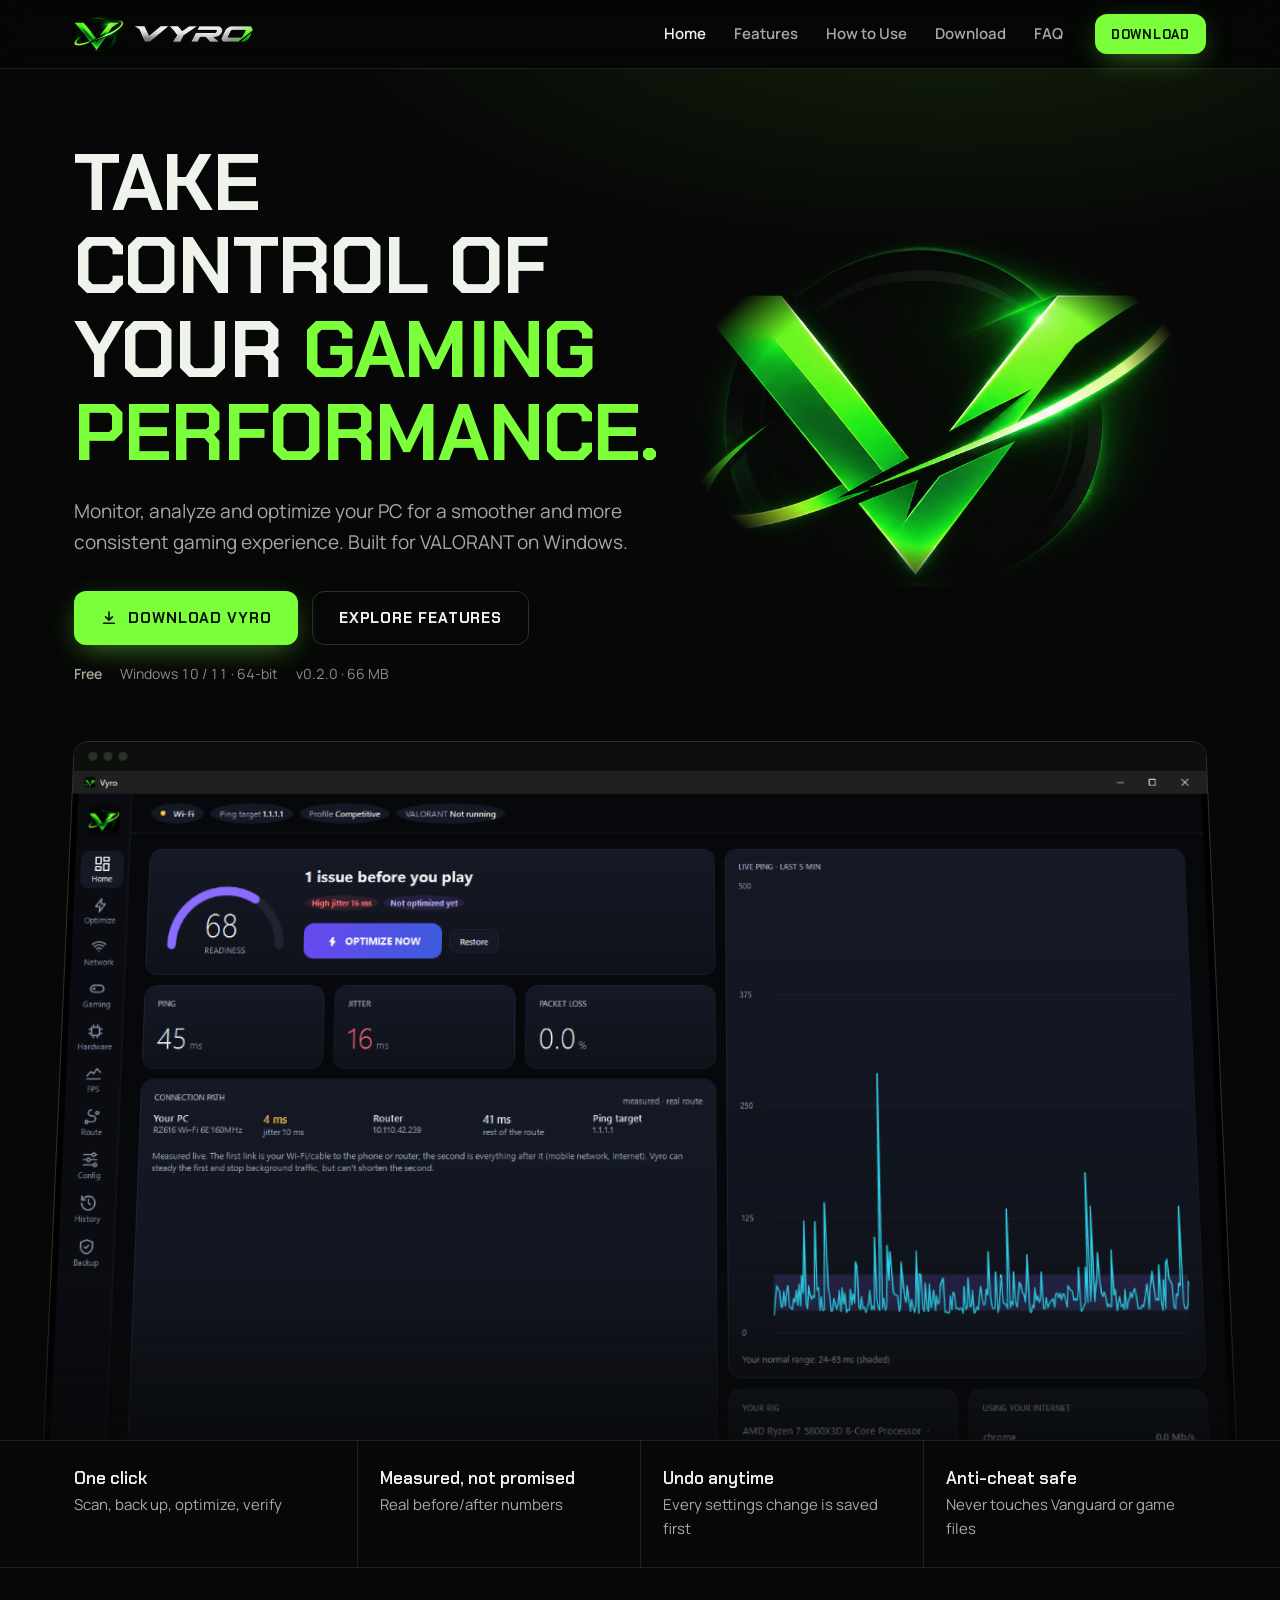
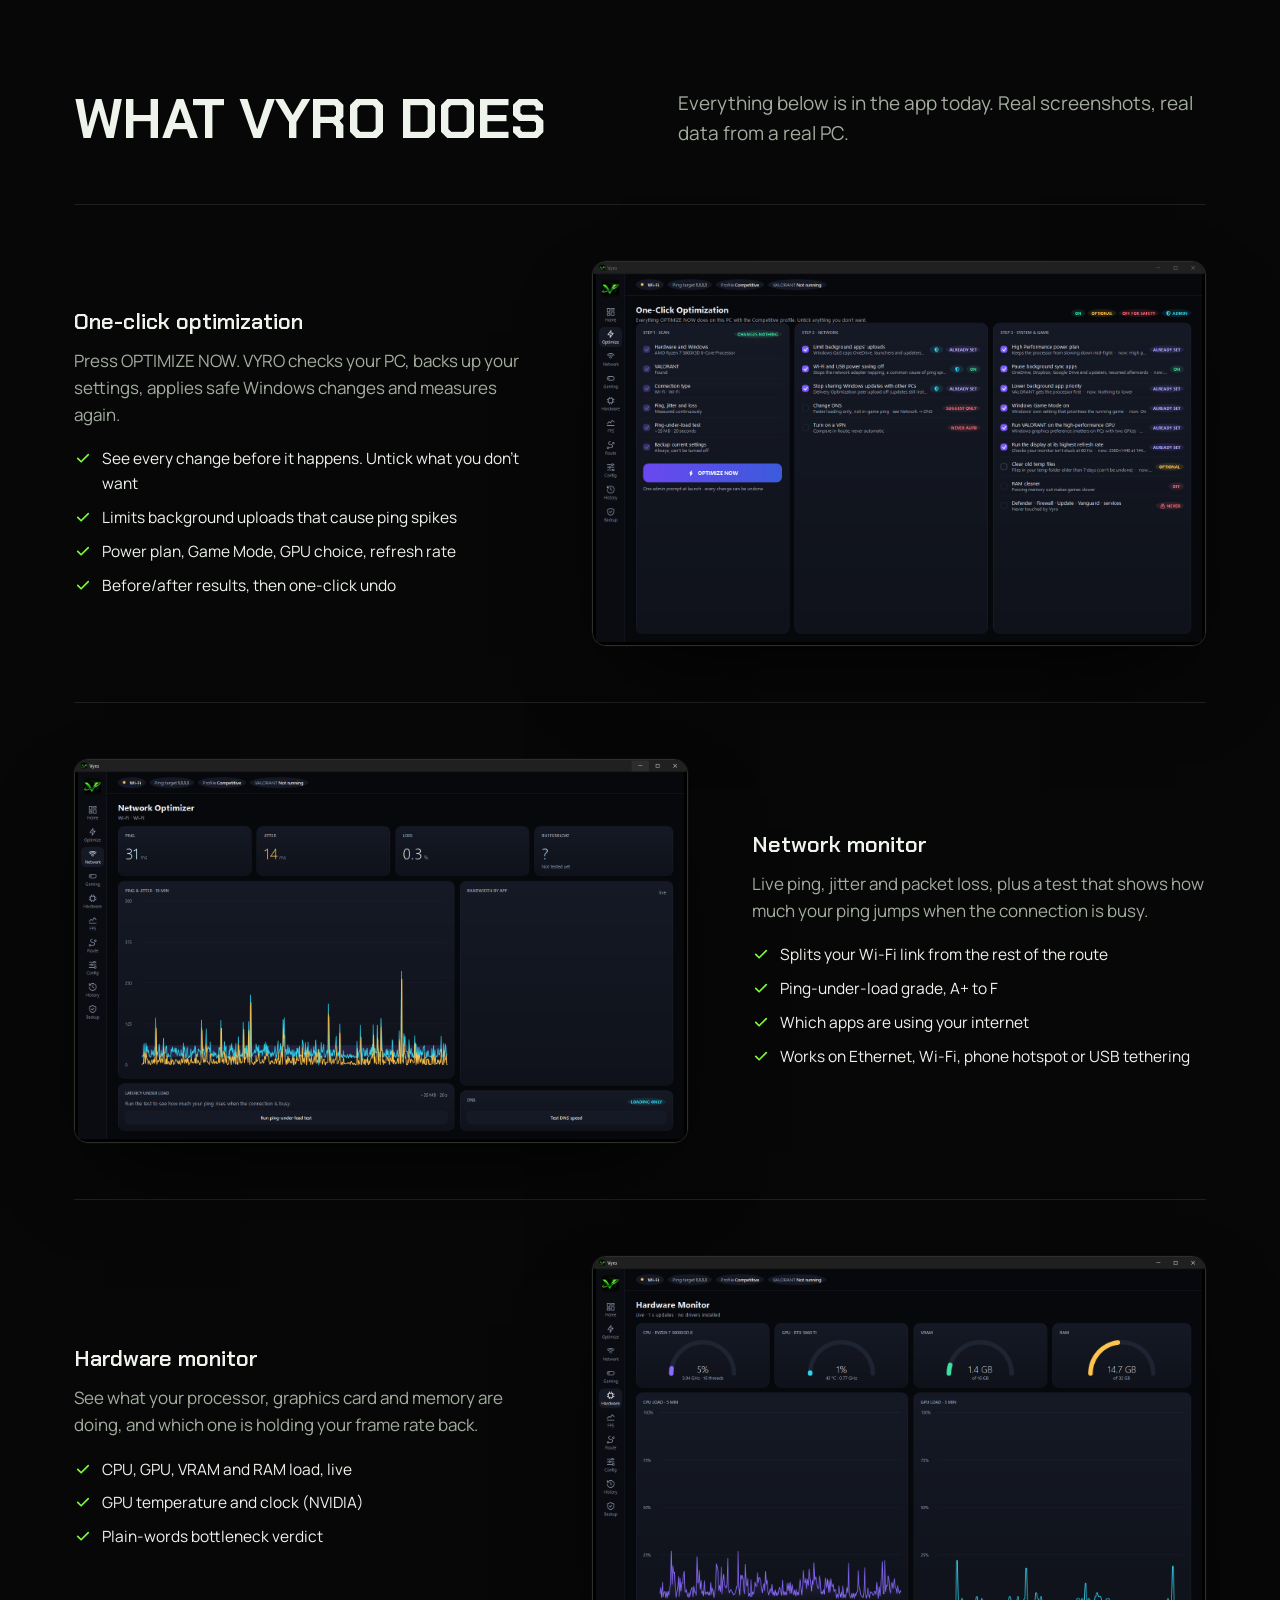
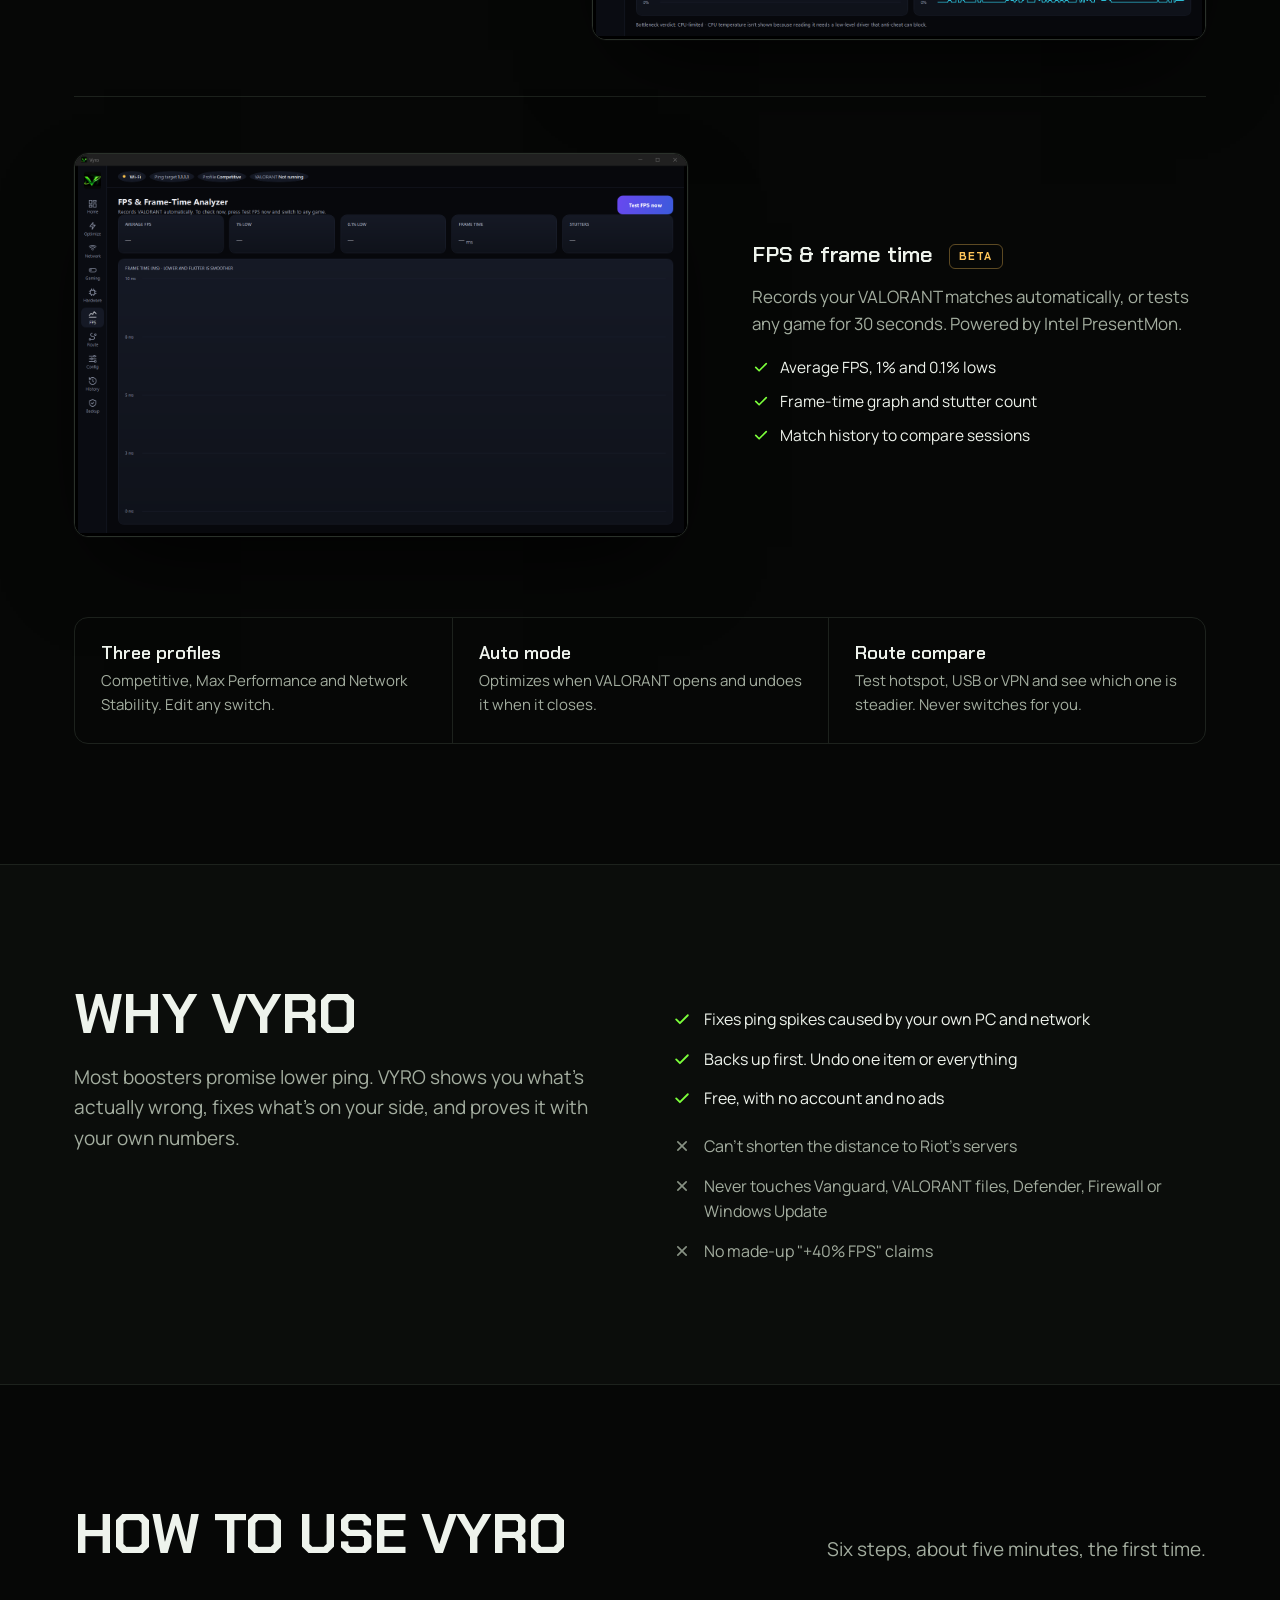
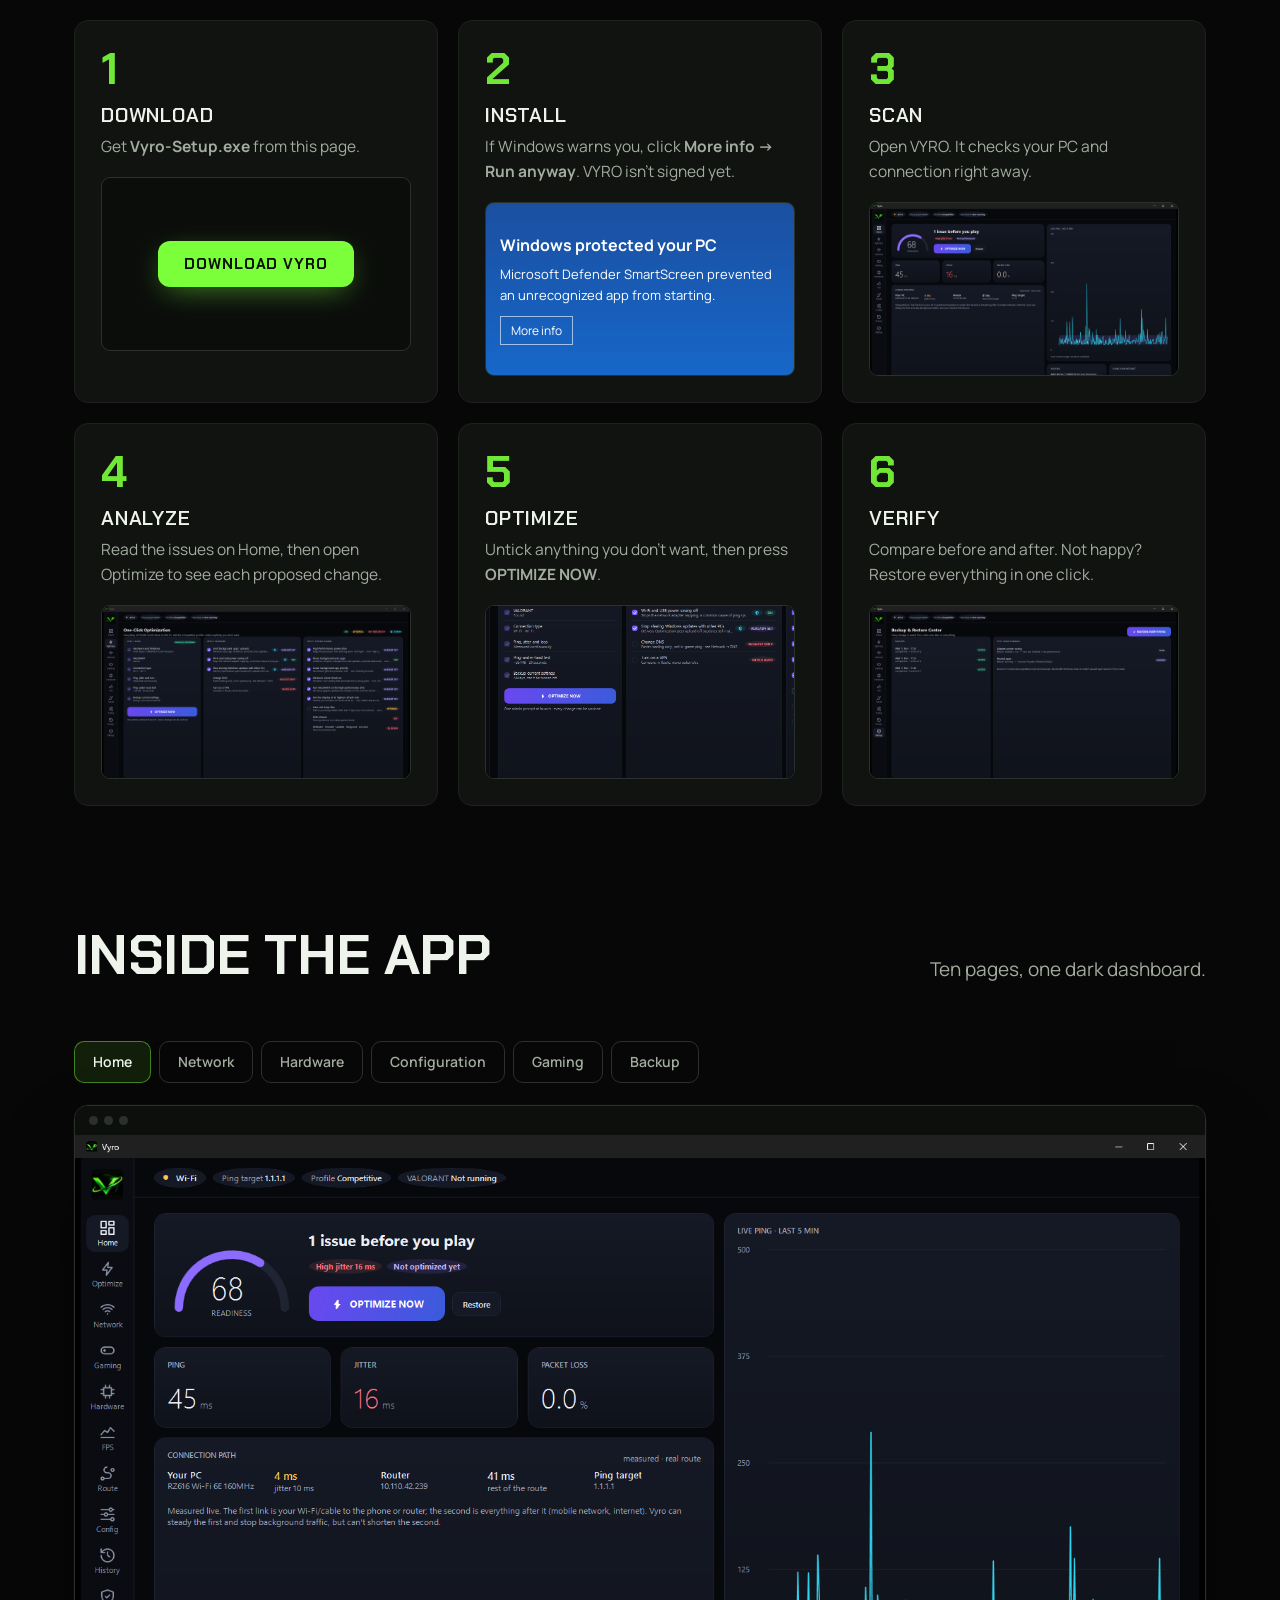
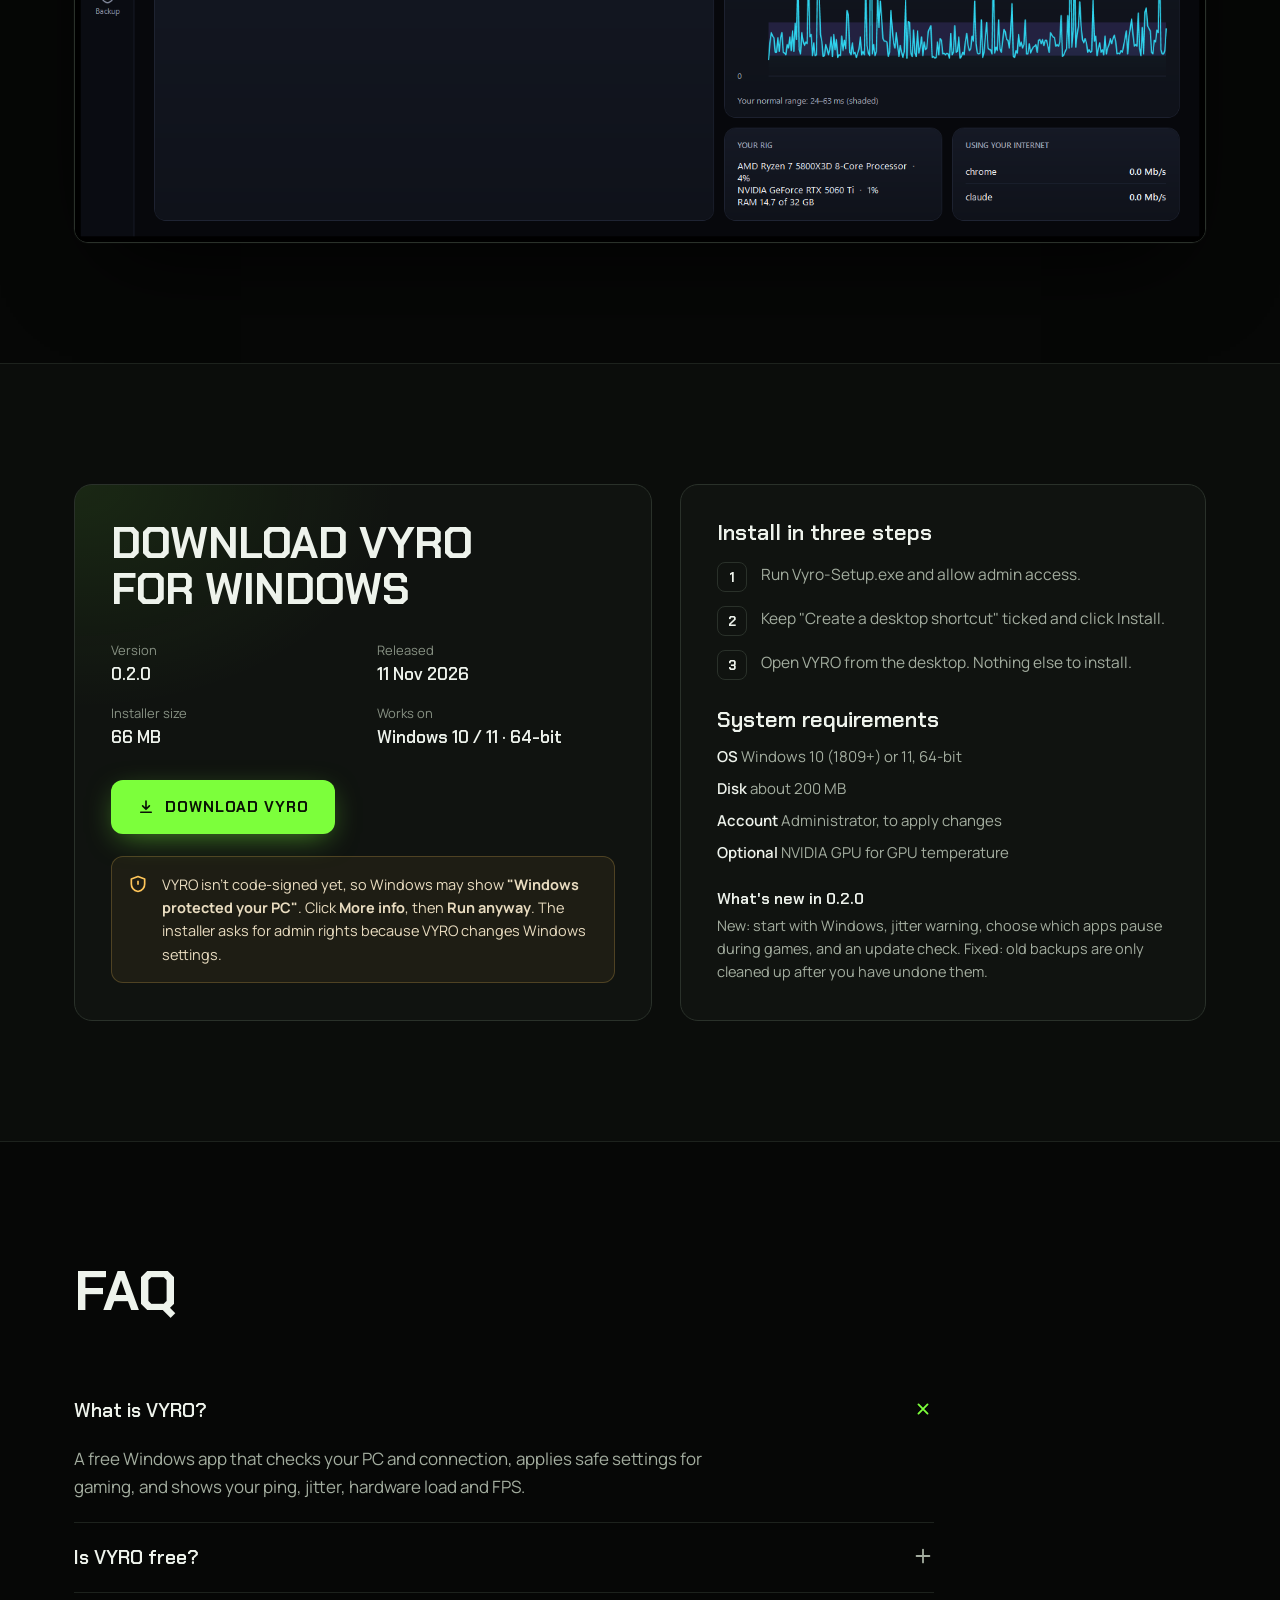
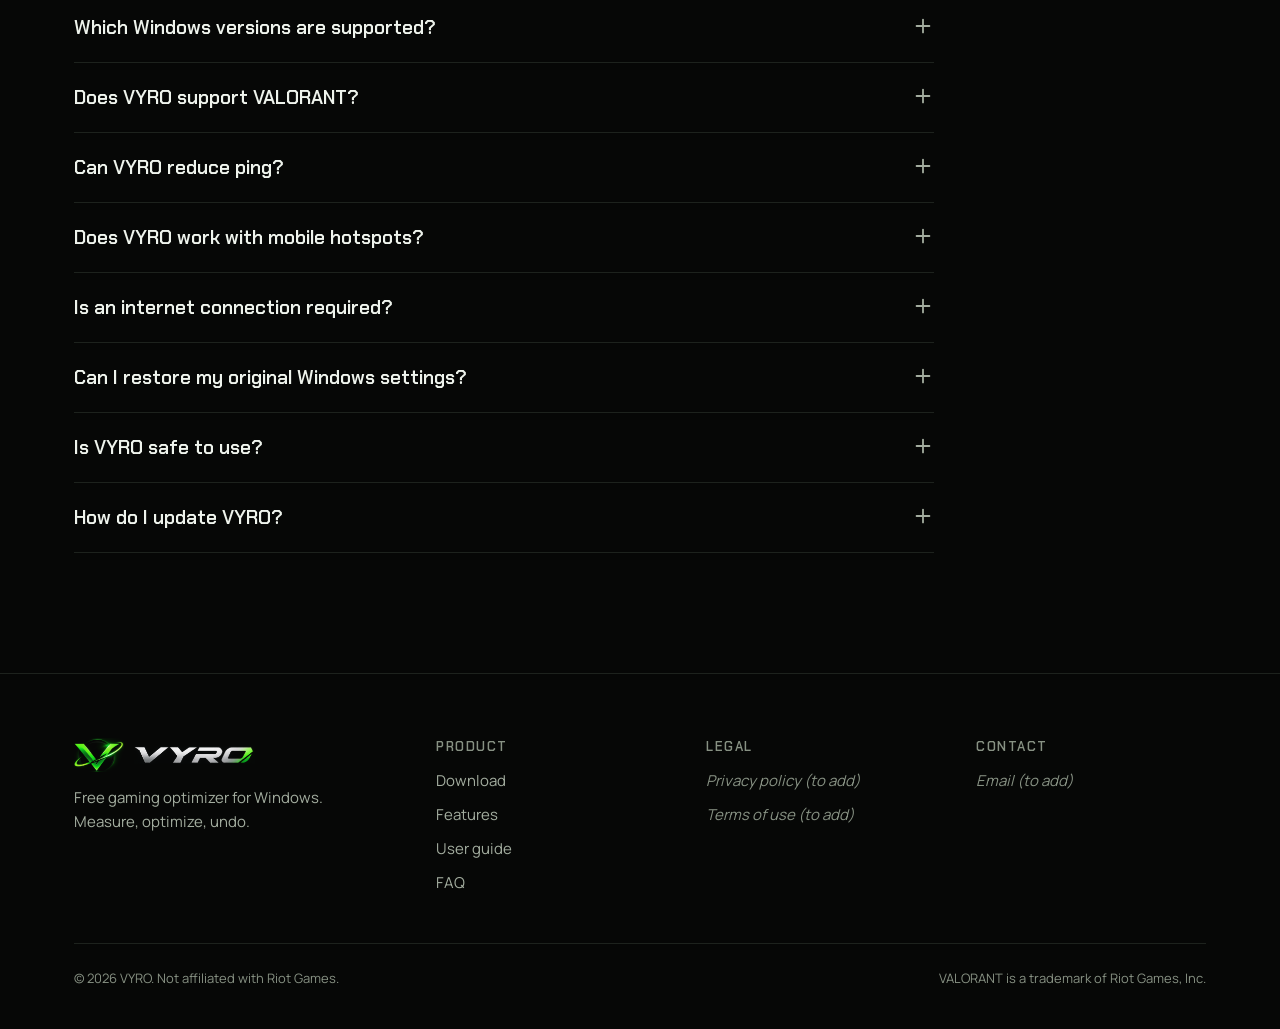
==== commit fba0e541: "Website: Vyro 0.2.0 Co-Authored-By: Claude Opus 5.5 <noreply@anthropic.com>" ====
--- a/index.html
+++ b/index.html
@@ -191,7 +191,7 @@
       <ol class="install"><li>Run Vyro-Setup.exe and allow admin access.</li><li>Keep "Create a desktop shortcut" ticked and click Install.</li><li>Open VYRO from the desktop. Nothing else to install.</li></ol>
       <h3>System requirements</h3>
       <ul class="req" style="margin-top:14px"><li><b>OS</b> Windows 10 (1809+) or 11, 64-bit</li><li><b>Disk</b> about 200 MB</li><li><b>Account</b> Administrator, to apply changes</li><li><b>Optional</b> NVIDIA GPU for GPU temperature</li></ul>
-      <div class="log"><h3>What's new in <span data-cfg="version"></span></h3><p>First release: one-click optimization, network and hardware monitors, FPS analyzer (beta), profiles, auto mode, route compare, history and backup center.</p></div>
+      <div class="log"><h3>What's new in <span data-cfg="version"></span></h3><p>New: start with Windows, jitter warning, choose which apps pause during games, and an update check. Fixed: old backups are only cleaned up after you have undone them.</p></div>
     </div>
   </div>
 </section>
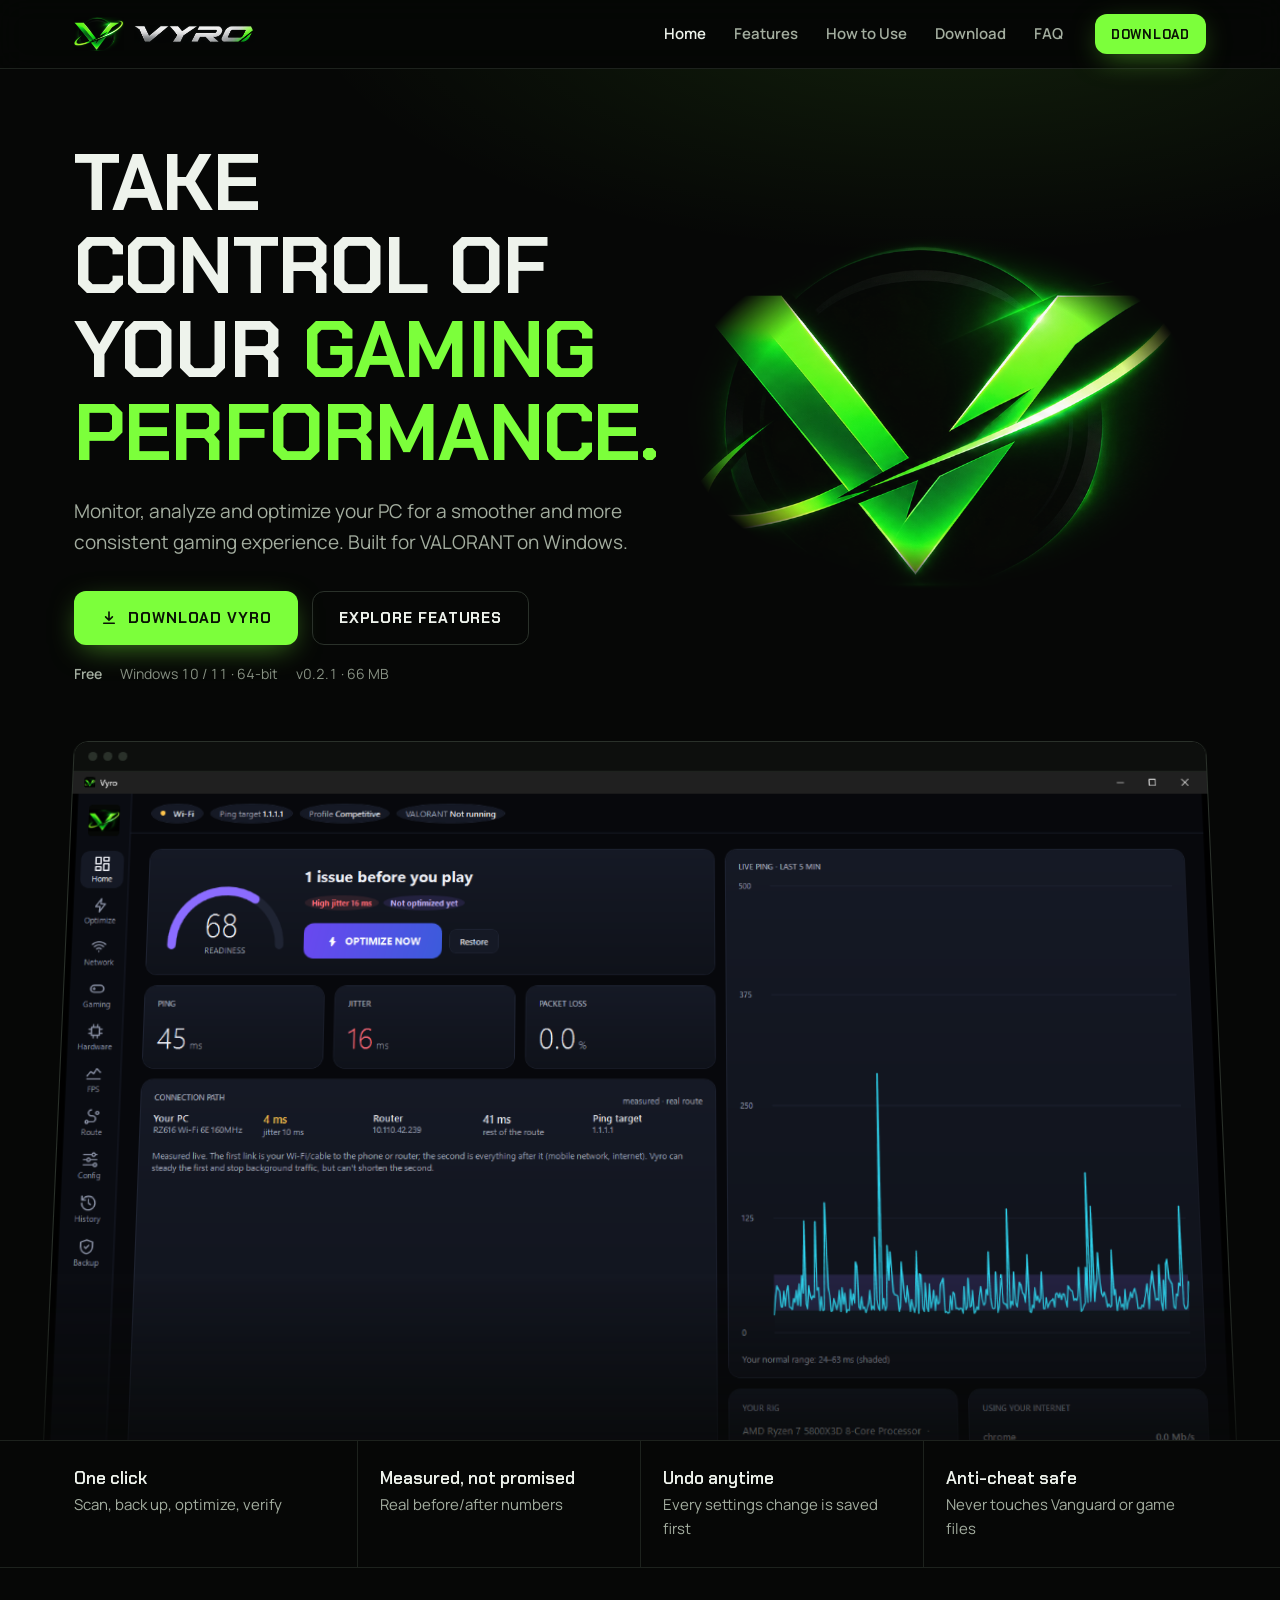
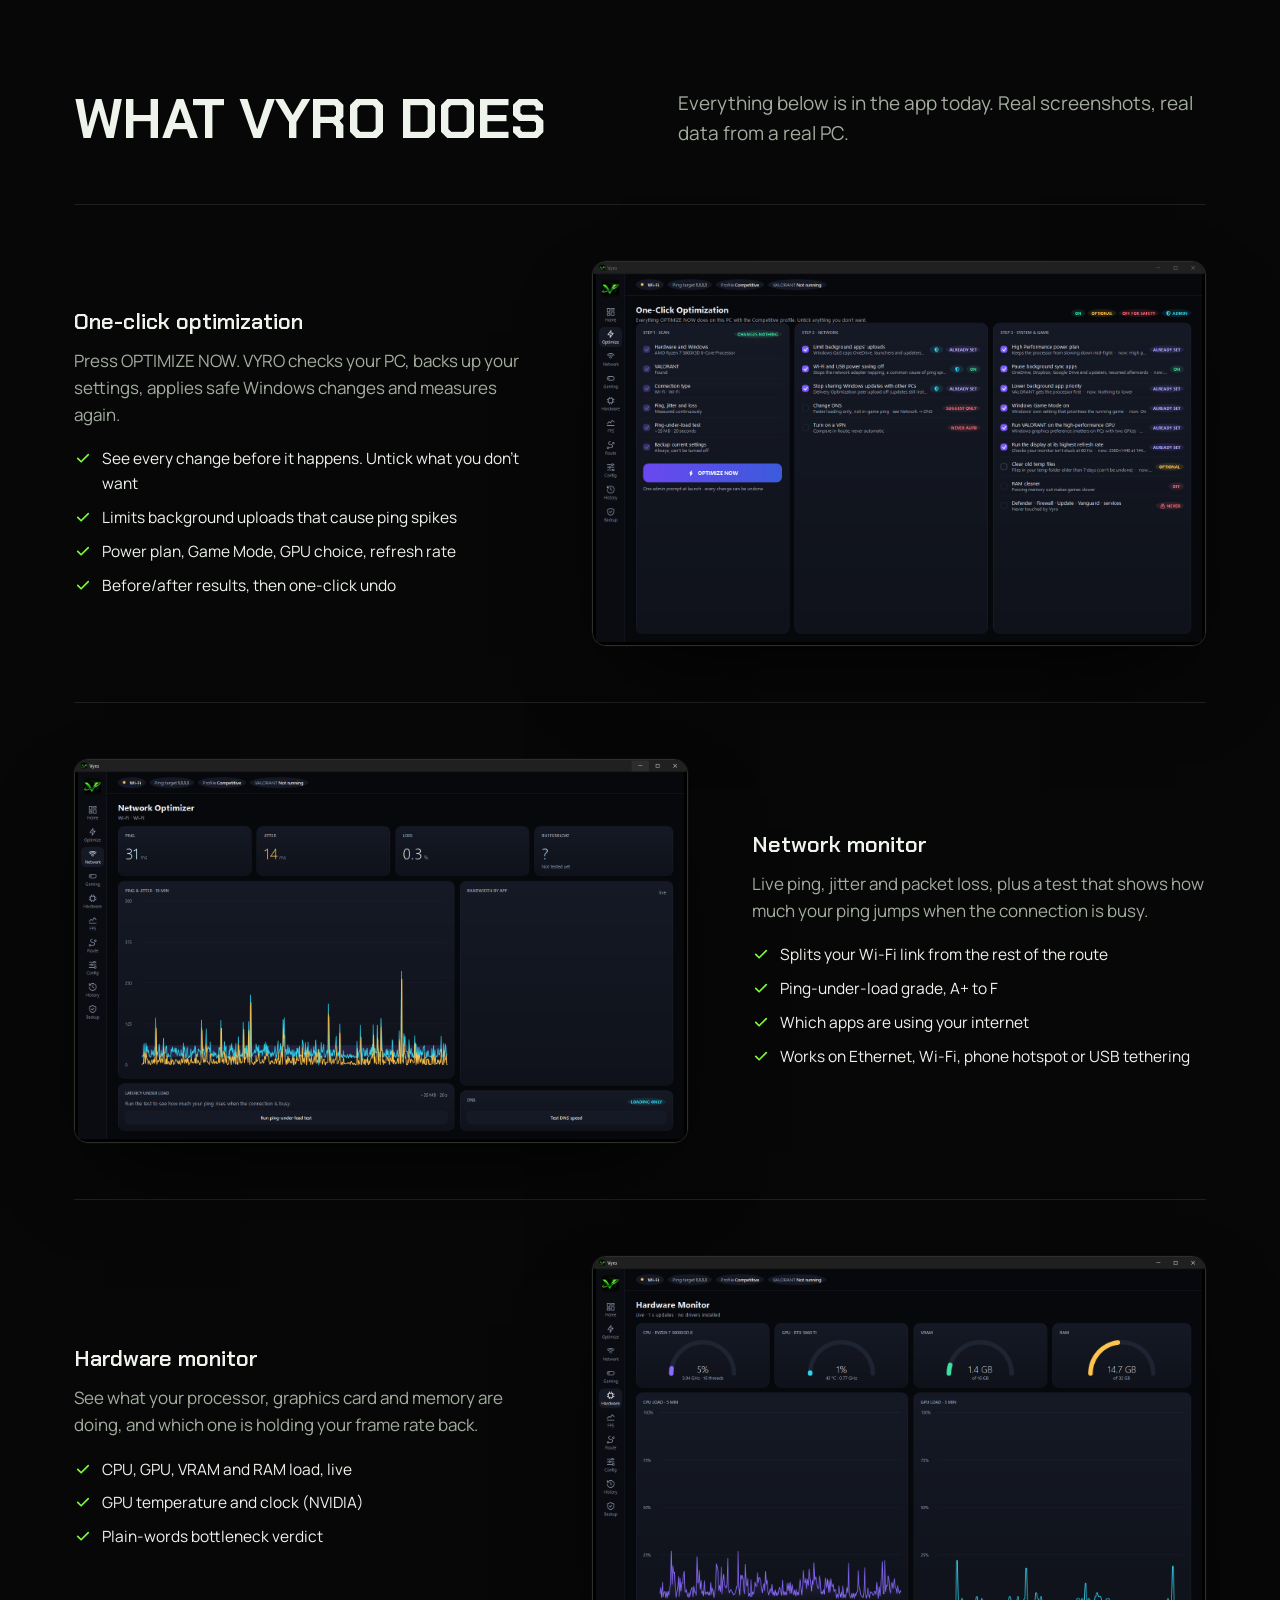
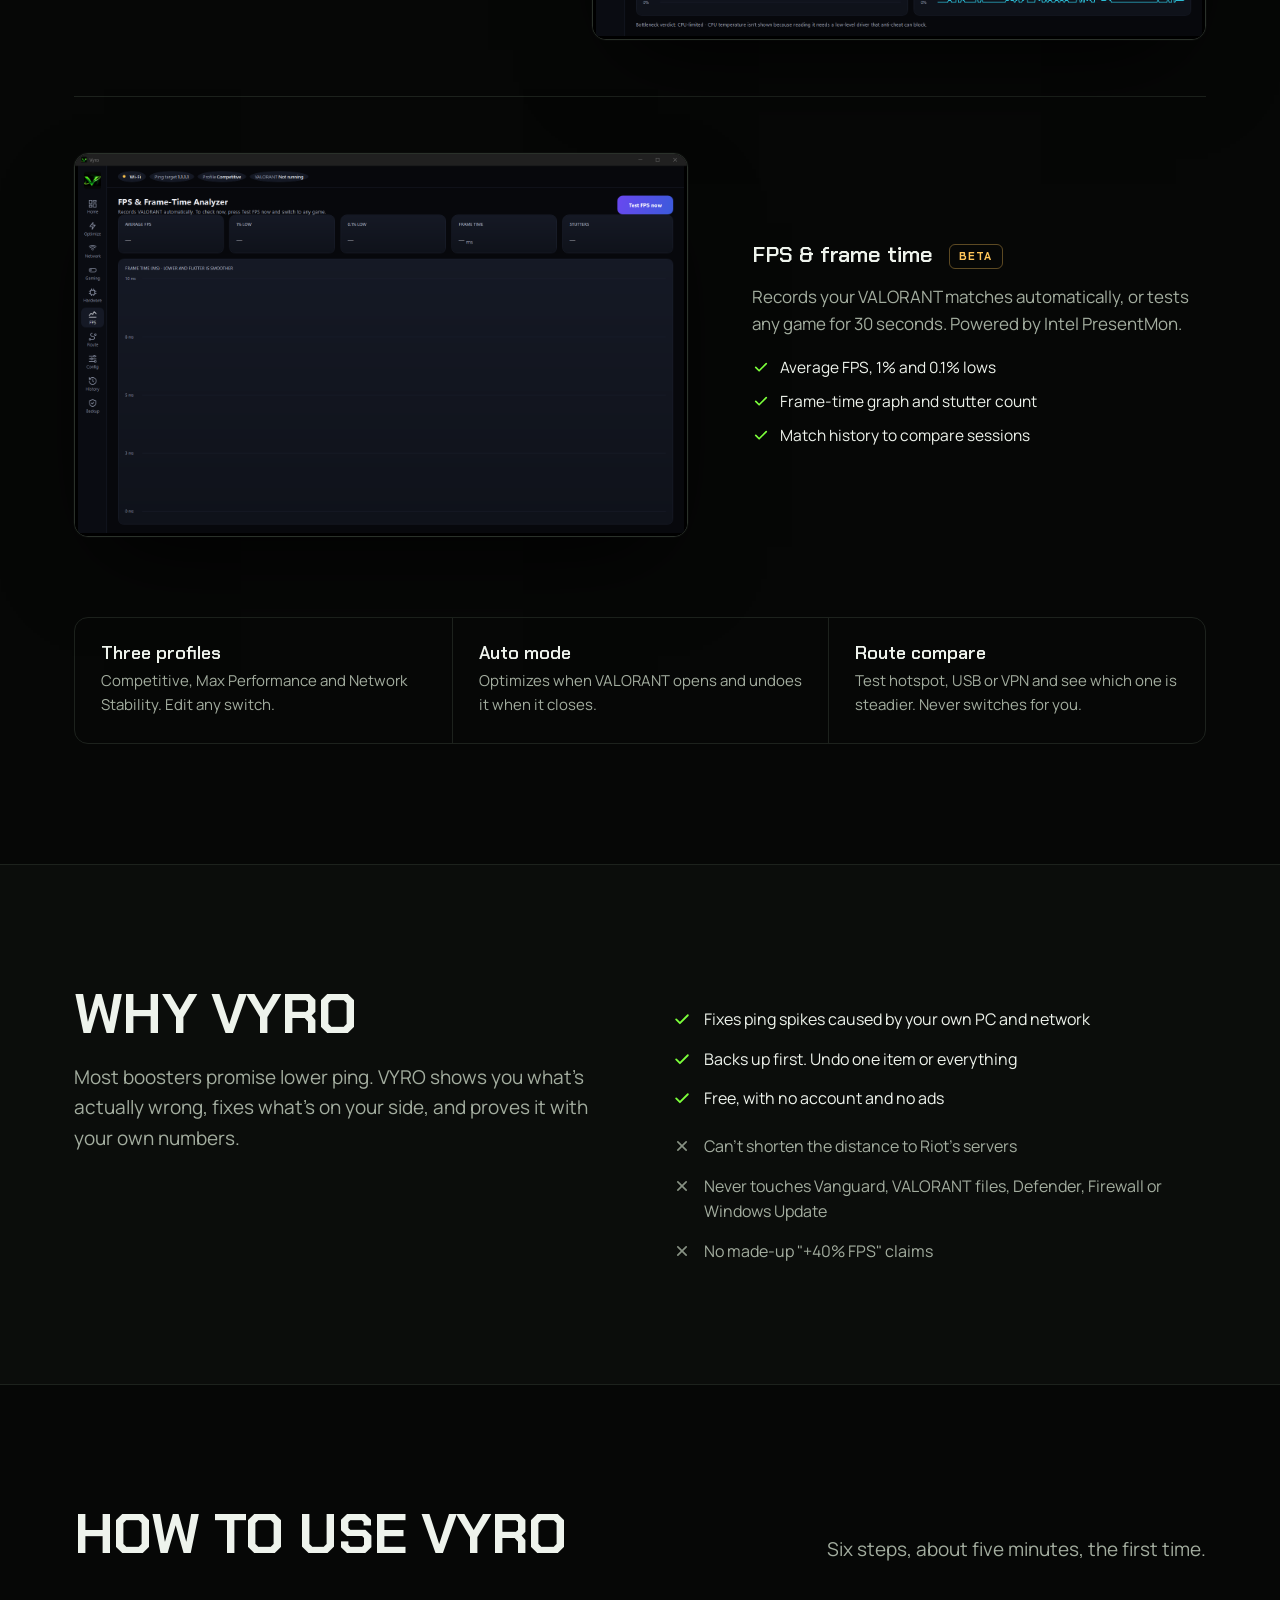
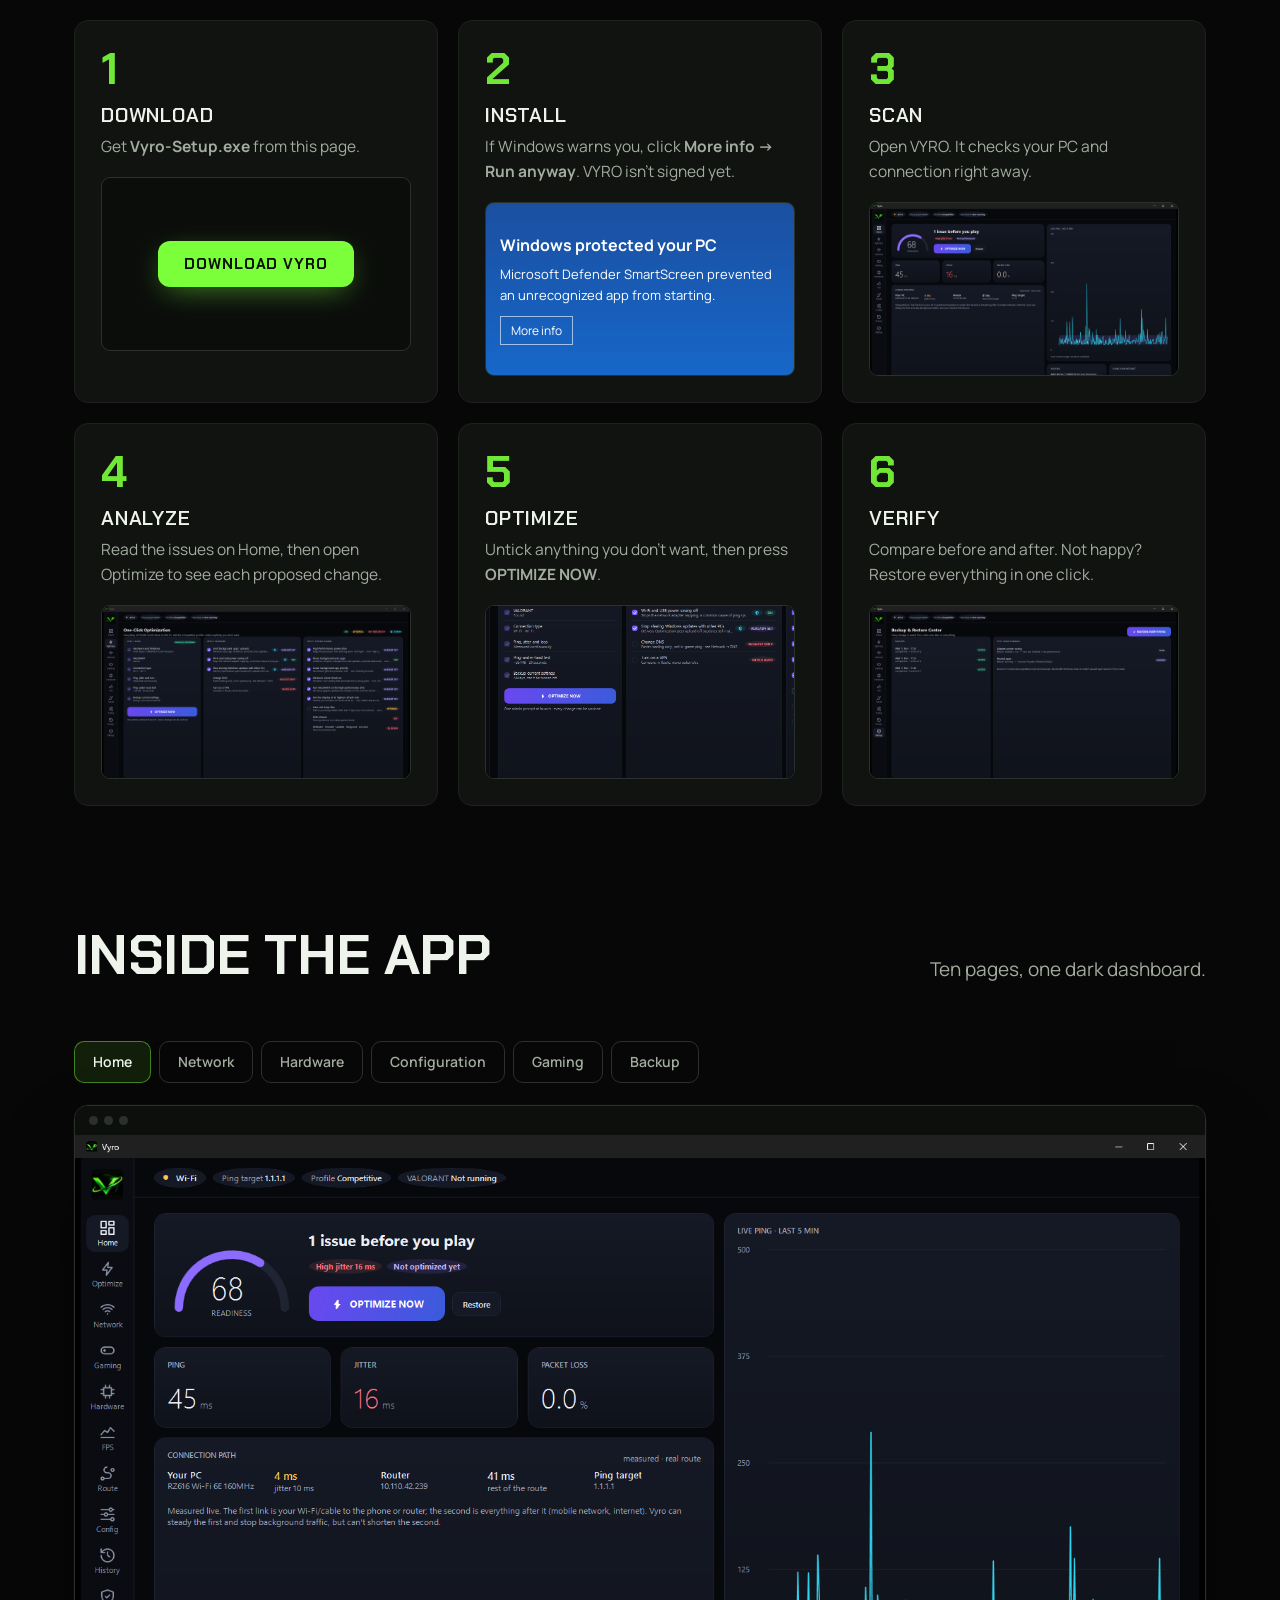
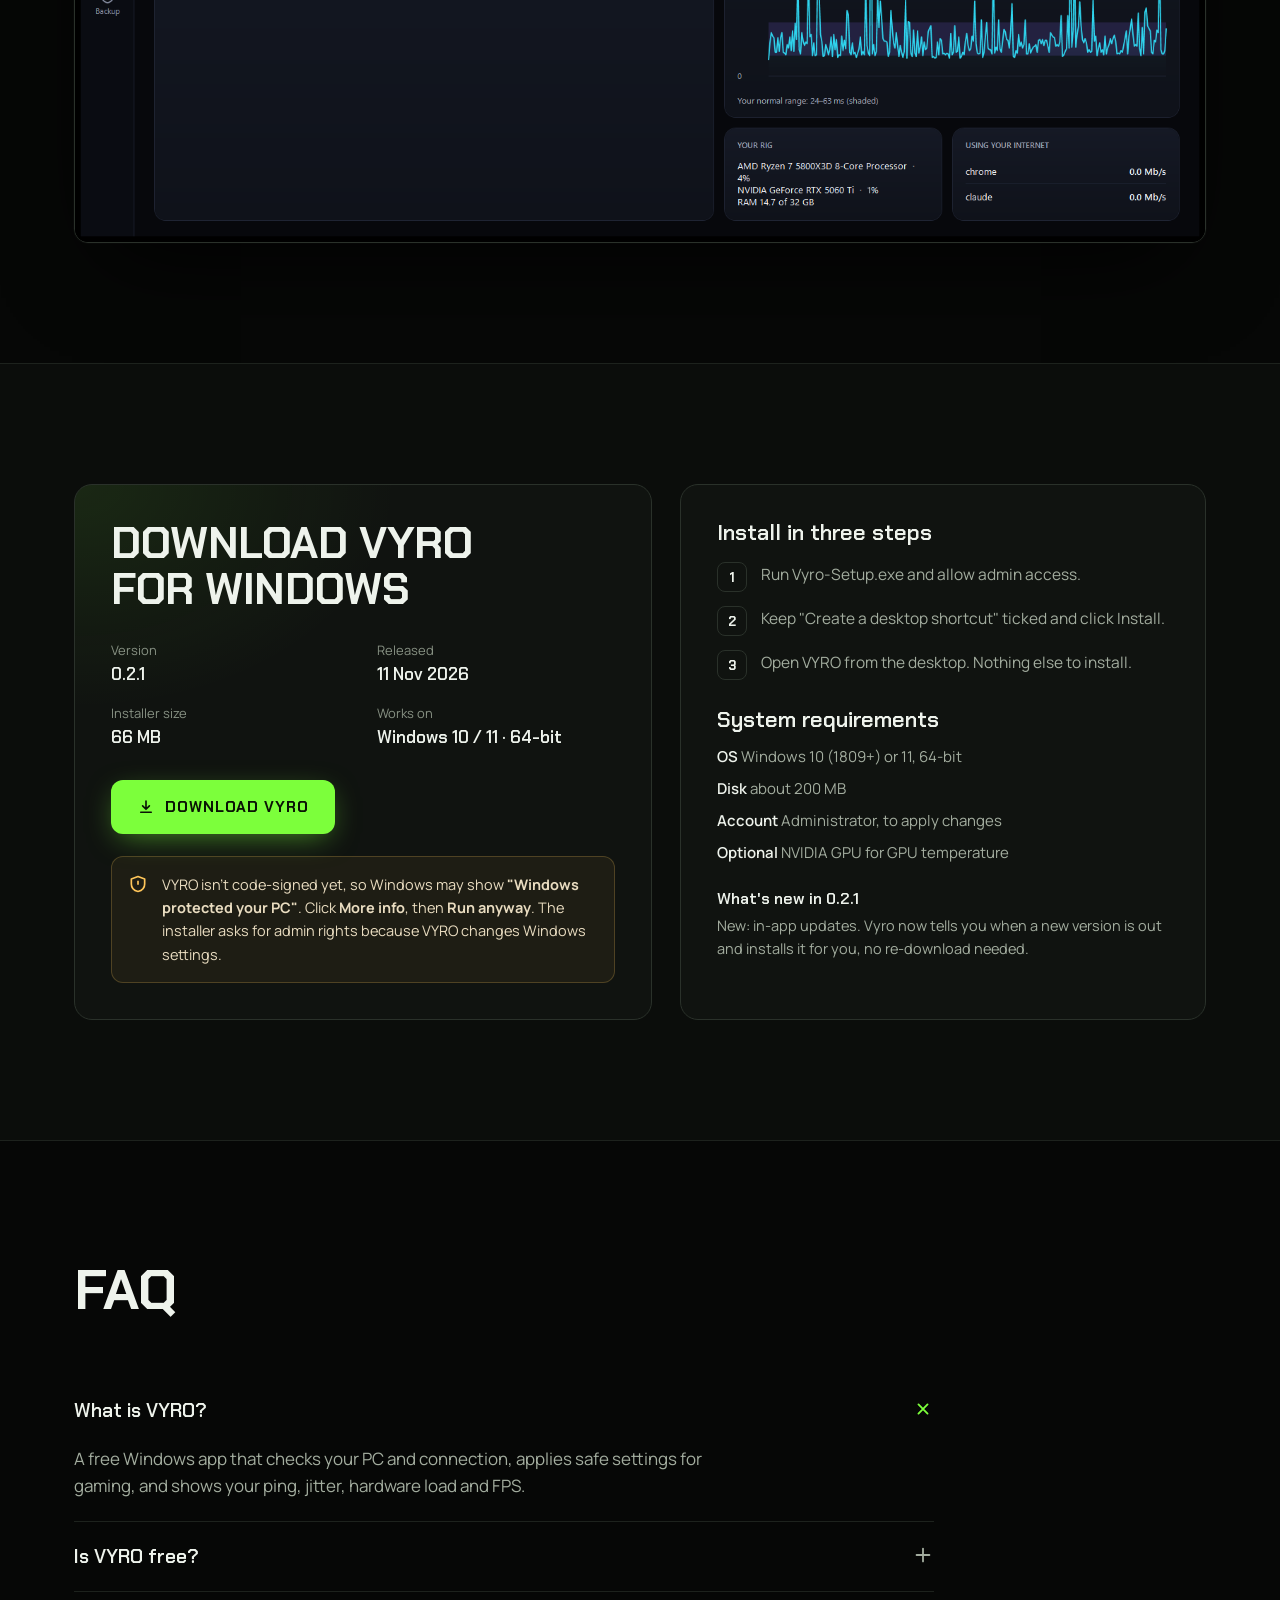
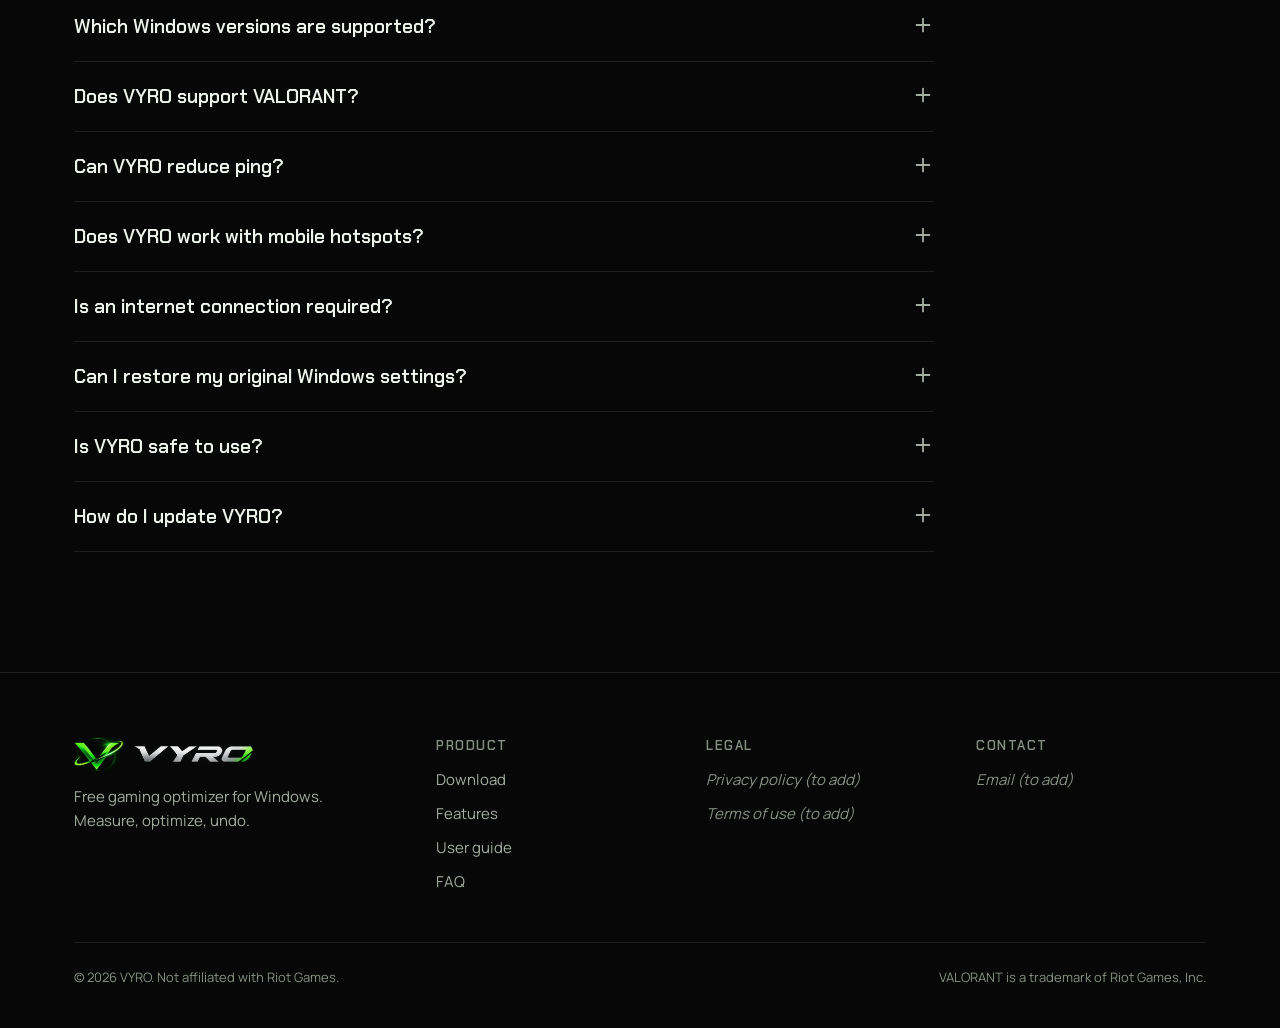
==== commit feec9a5a: "Website: Vyro 0.2.1" ====
--- a/index.html
+++ b/index.html
@@ -191,7 +191,7 @@
       <ol class="install"><li>Run Vyro-Setup.exe and allow admin access.</li><li>Keep "Create a desktop shortcut" ticked and click Install.</li><li>Open VYRO from the desktop. Nothing else to install.</li></ol>
       <h3>System requirements</h3>
       <ul class="req" style="margin-top:14px"><li><b>OS</b> Windows 10 (1809+) or 11, 64-bit</li><li><b>Disk</b> about 200 MB</li><li><b>Account</b> Administrator, to apply changes</li><li><b>Optional</b> NVIDIA GPU for GPU temperature</li></ul>
-      <div class="log"><h3>What's new in <span data-cfg="version"></span></h3><p>New: start with Windows, jitter warning, choose which apps pause during games, and an update check. Fixed: old backups are only cleaned up after you have undone them.</p></div>
+      <div class="log"><h3>What's new in <span data-cfg="version"></span></h3><p data-cfg="notes">New: start with Windows, jitter warning, choose which apps pause during games, and an update check. Fixed: old backups are only cleaned up after you have undone them.</p></div>
     </div>
   </div>
 </section>
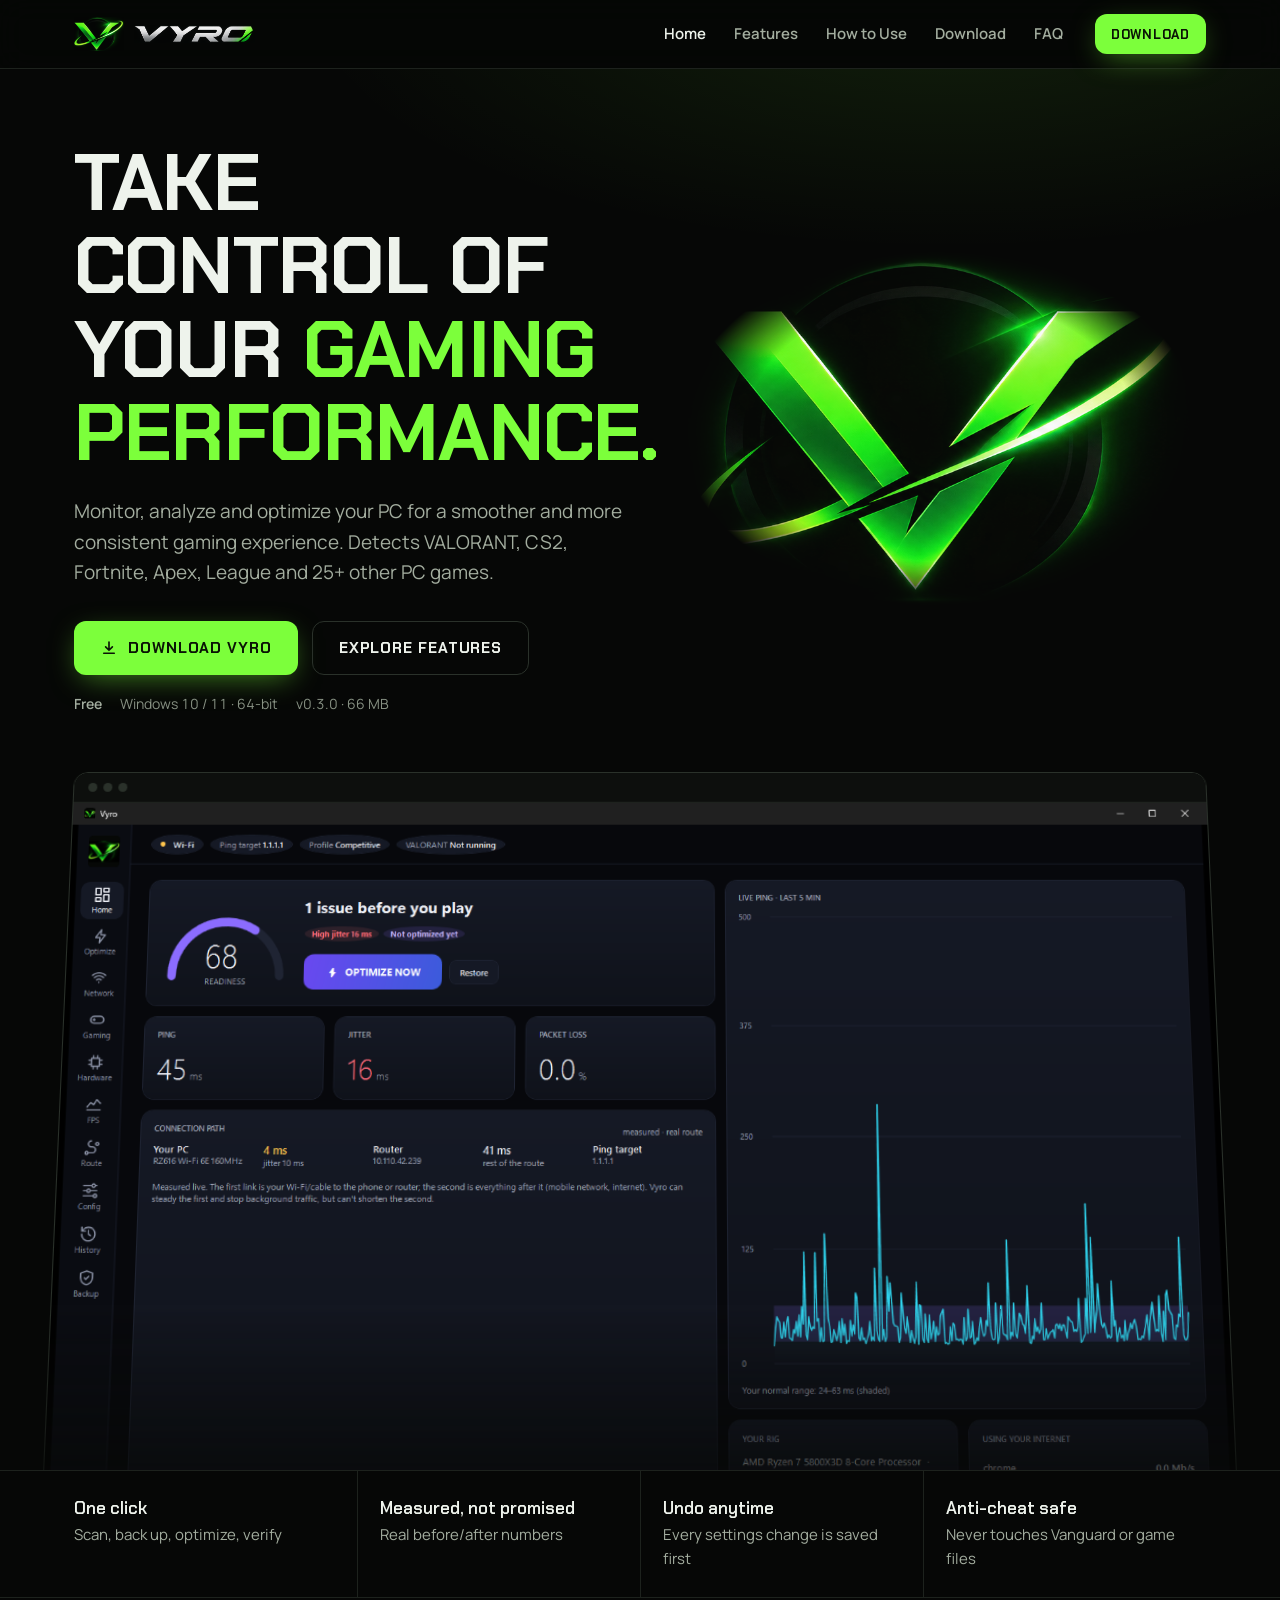
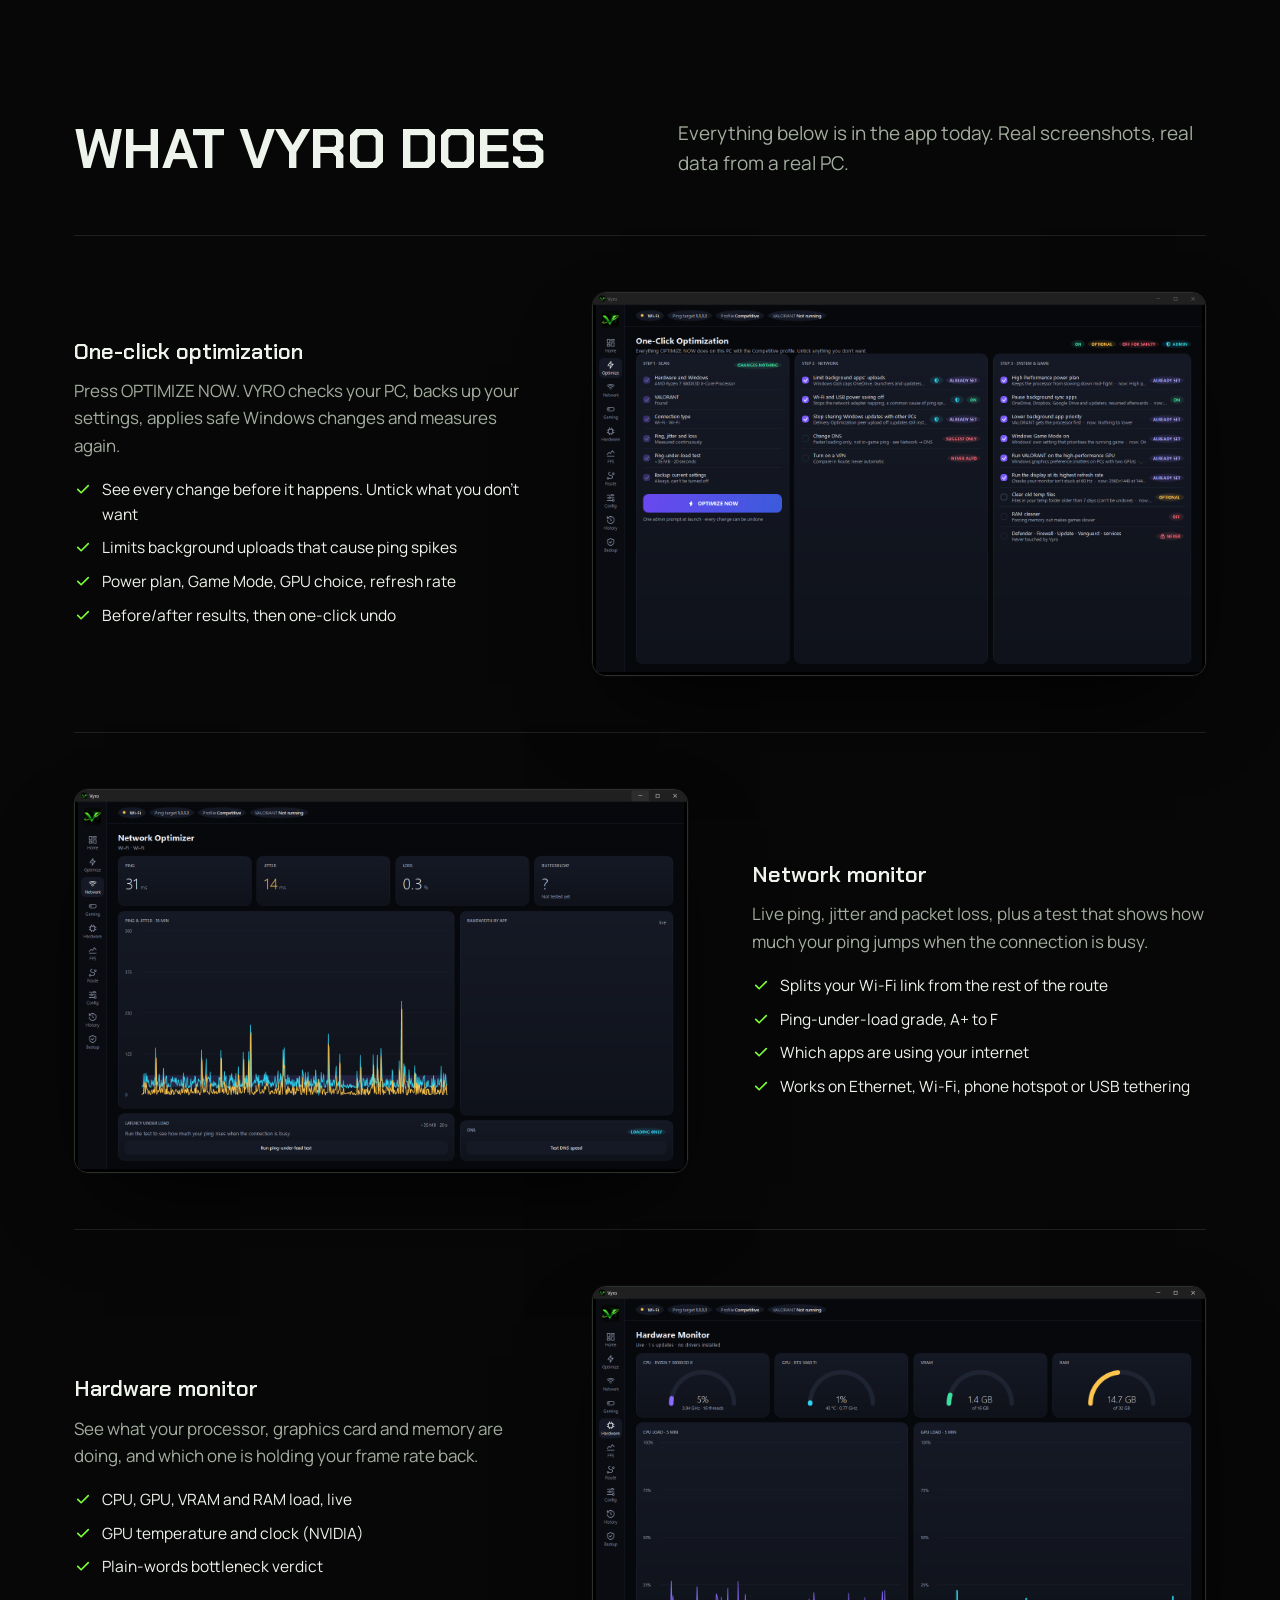
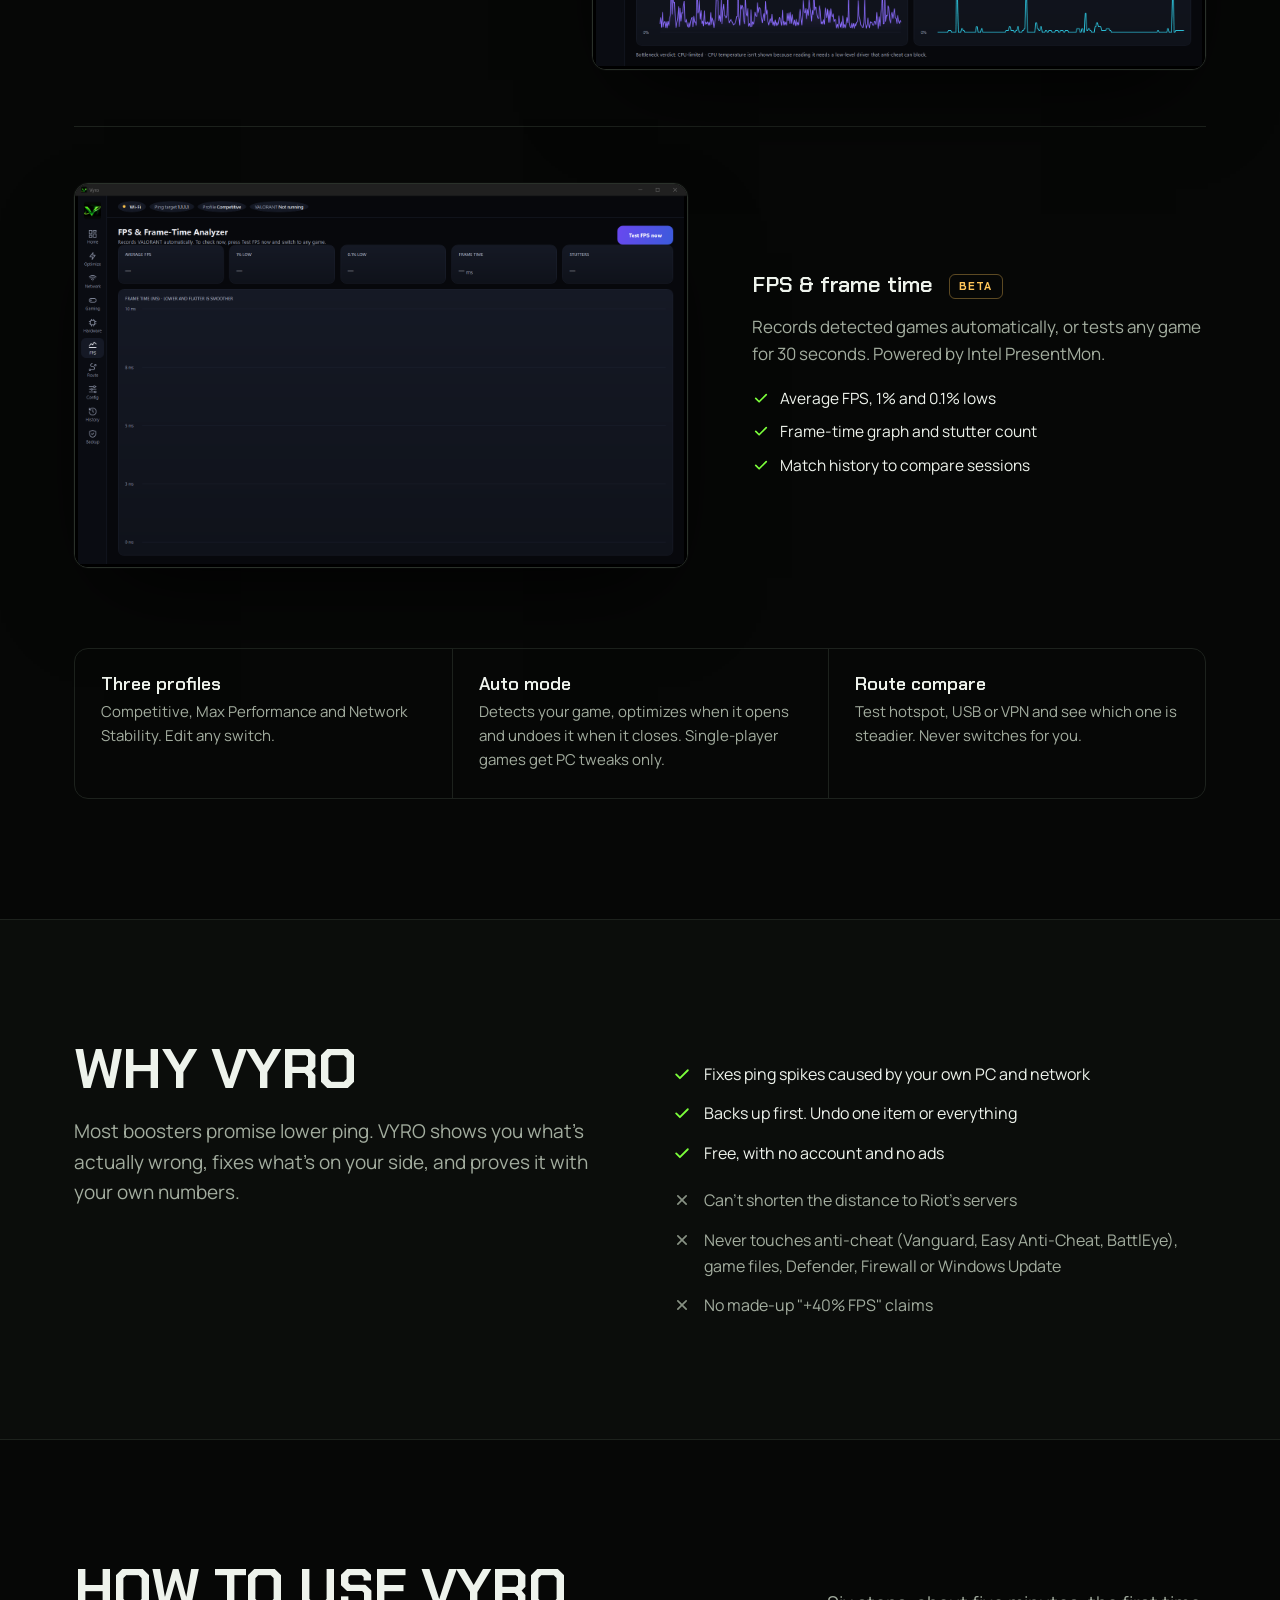
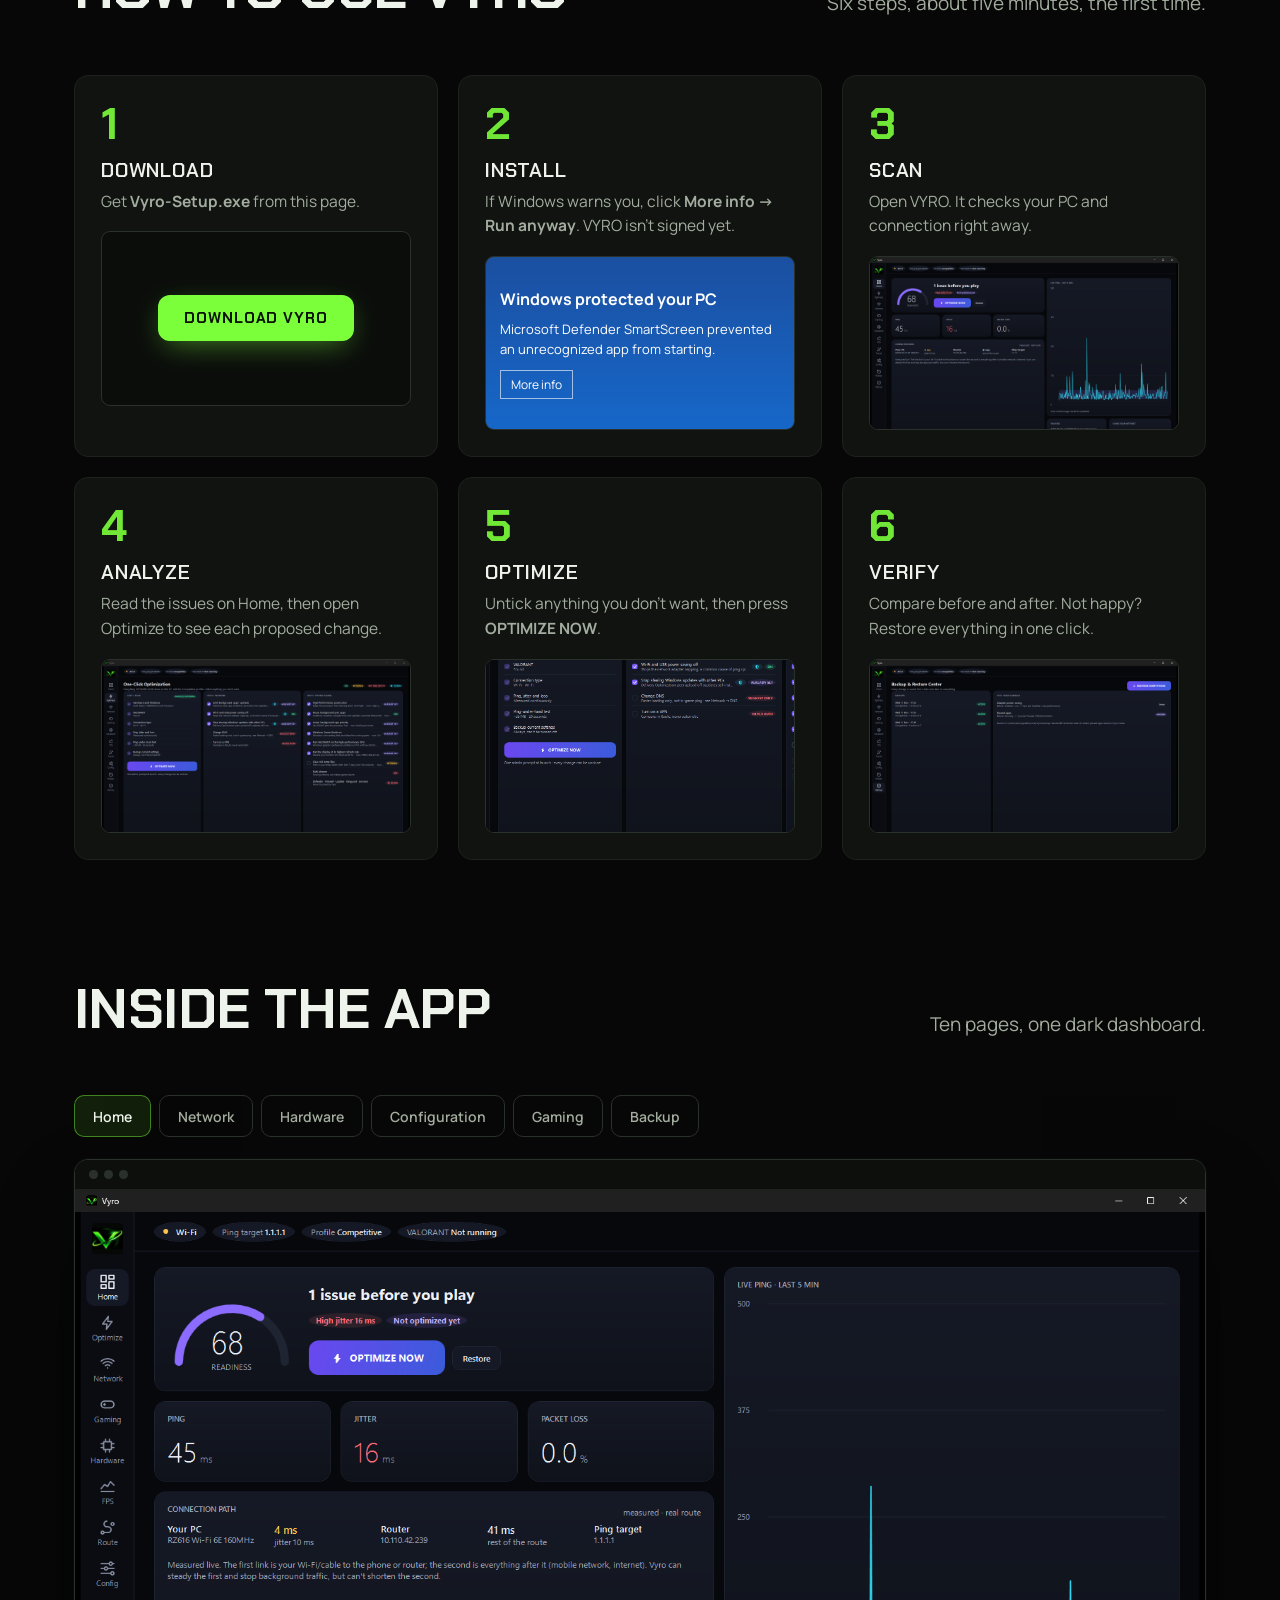
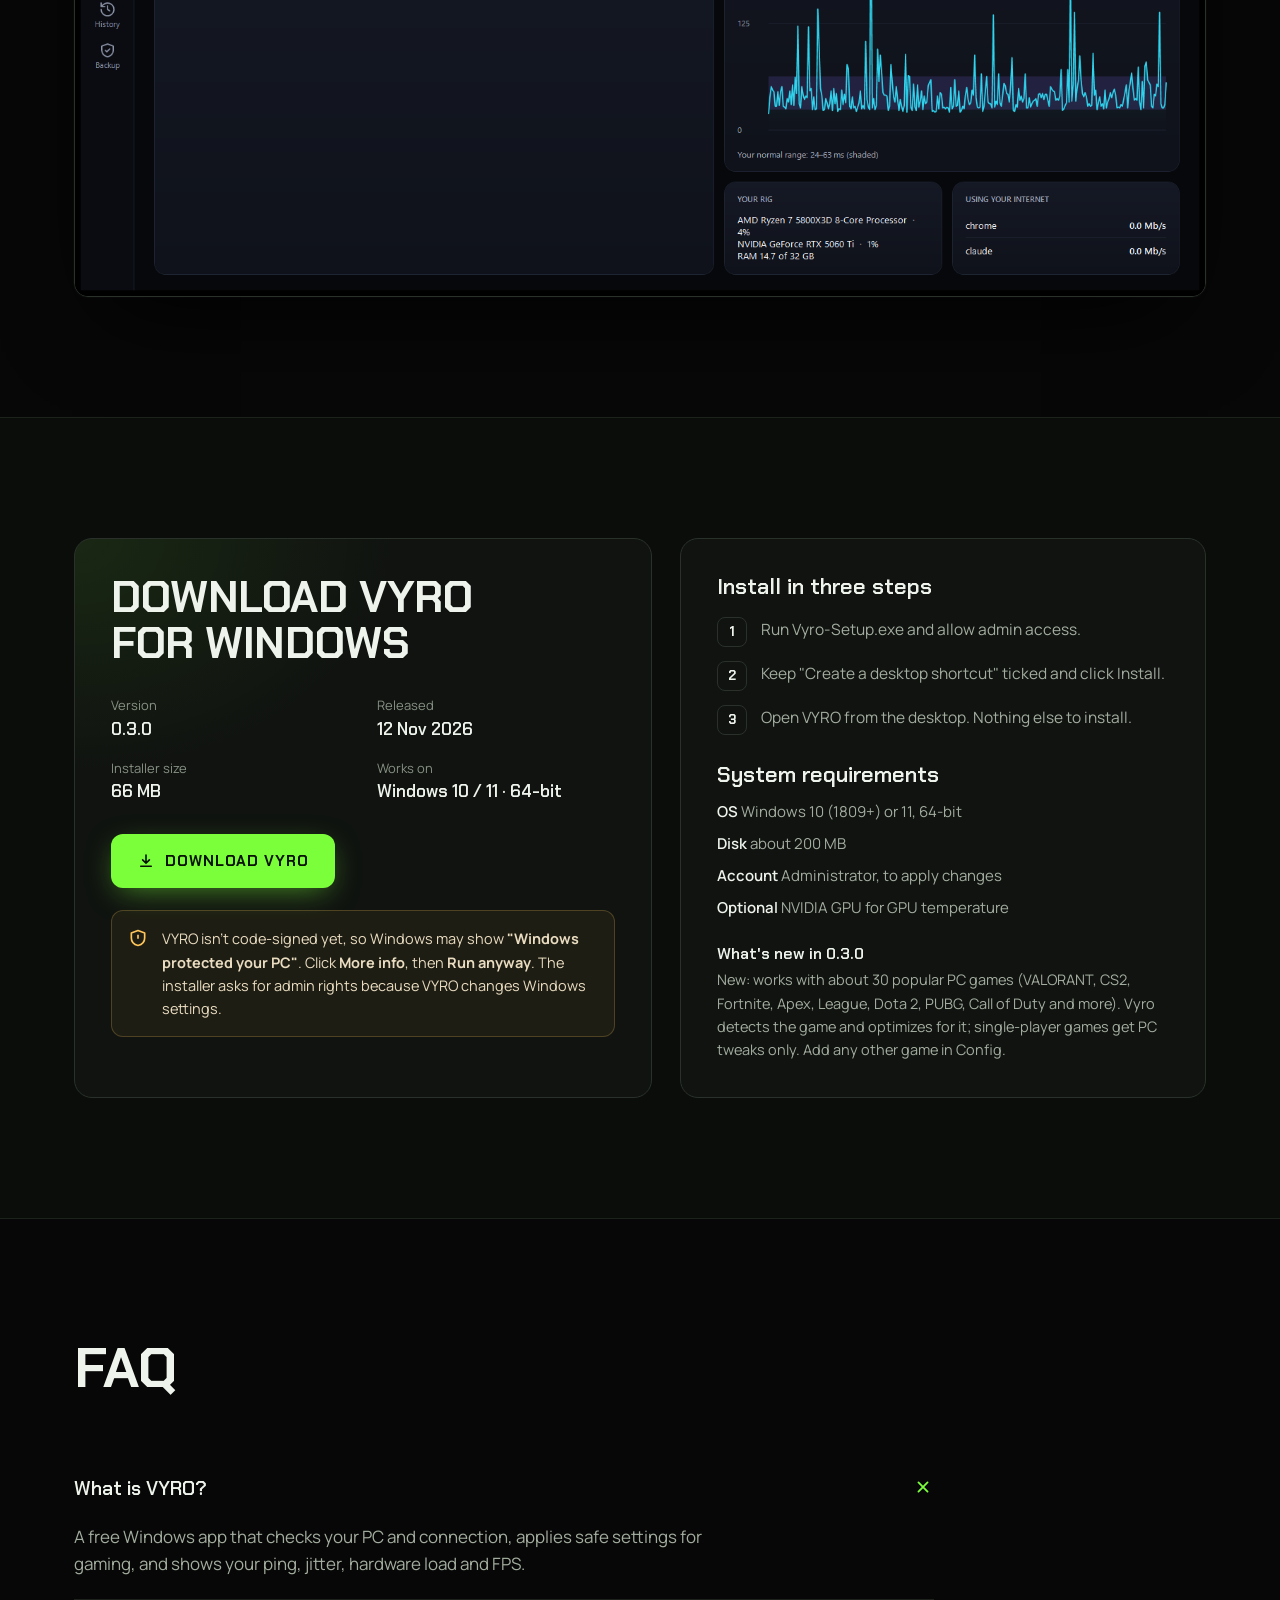
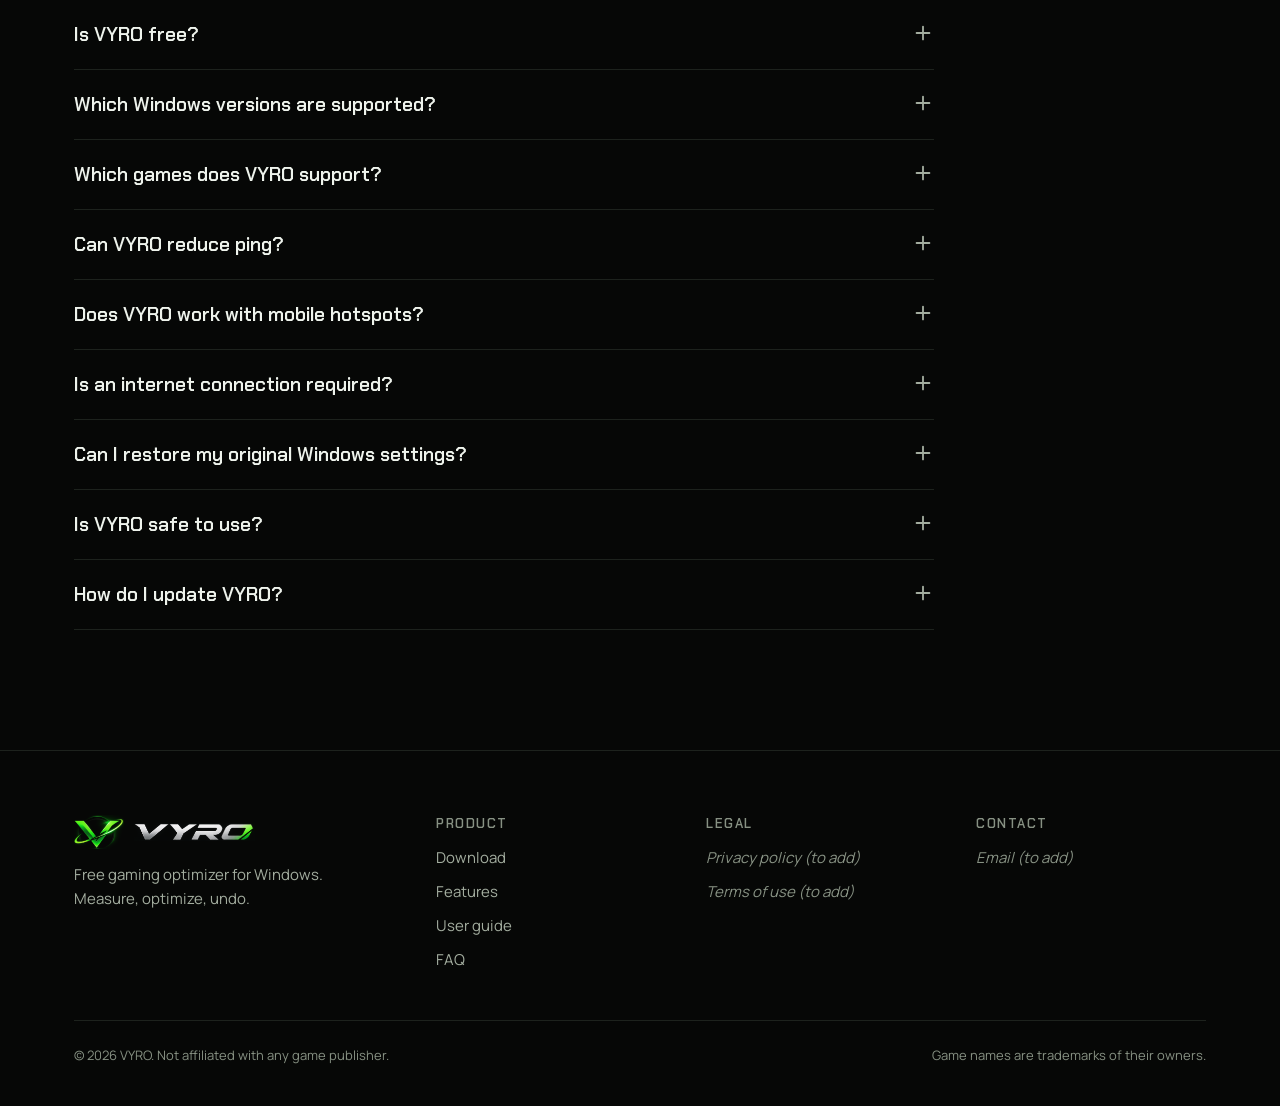
==== commit 82b37864: "Website: Vyro 0.3.0" ====
--- a/index.html
+++ b/index.html
@@ -4,12 +4,12 @@
 <meta charset="utf-8">
 <meta name="viewport" content="width=device-width, initial-scale=1">
 <title>VYRO — Free Gaming Optimizer for Windows</title>
-<meta name="description" content="VYRO is a free Windows app that monitors, analyzes and optimizes your PC and connection for VALORANT. Real before/after results, and every settings change can be undone.">
+<meta name="description" content="VYRO is a free Windows app that monitors, analyzes and optimizes your PC and connection for VALORANT, CS2, Fortnite and other popular PC games. Real before/after results, and every settings change can be undone.">
 <meta name="theme-color" content="#060706">
 <link rel="icon" type="image/png" href="assets/favicon.png">
 <meta property="og:type" content="website">
 <meta property="og:title" content="VYRO — Take control of your gaming performance">
-<meta property="og:description" content="Free Windows optimizer for VALORANT: monitor ping, jitter, hardware and FPS, optimize in one click, undo anytime.">
+<meta property="og:description" content="Free Windows game optimizer for VALORANT, CS2, Fortnite and more: monitor ping, jitter, hardware and FPS, optimize in one click, undo anytime.">
 <meta property="og:image" content="assets/screens/dashboard.png">
 <meta name="twitter:card" content="summary_large_image">
 <script type="application/ld+json">{"@context":"https://schema.org","@type":"SoftwareApplication","name":"VYRO","operatingSystem":"Windows 10, Windows 11","applicationCategory":"UtilitiesApplication","offers":{"@type":"Offer","price":"0","priceCurrency":"USD"}}</script>
@@ -50,7 +50,7 @@
     <div class="hero-grid">
       <div>
         <h1>Take control of your <em>gaming performance.</em></h1>
-        <p class="lede">Monitor, analyze and optimize your PC for a smoother and more consistent gaming experience. Built for VALORANT on Windows.</p>
+        <p class="lede">Monitor, analyze and optimize your PC for a smoother and more consistent gaming experience. Detects VALORANT, CS2, Fortnite, Apex, League and 25+ other PC games.</p>
         <div class="ctas">
           <a class="btn btn-main" href="#download"><svg><use href="#i-dl"/></svg>Download VYRO</a>
           <a class="btn btn-ghost" href="#features">Explore features</a>
@@ -102,14 +102,14 @@
 
     <article class="feat">
       <div class="copy"><h3>FPS &amp; frame time <span class="tag beta">BETA</span></h3>
-        <p>Records your VALORANT matches automatically, or tests any game for 30 seconds. Powered by Intel PresentMon.</p>
+        <p>Records detected games automatically, or tests any game for 30 seconds. Powered by Intel PresentMon.</p>
         <ul><li><svg><use href="#i-check"/></svg>Average FPS, 1% and 0.1% lows</li><li><svg><use href="#i-check"/></svg>Frame-time graph and stutter count</li><li><svg><use href="#i-check"/></svg>Match history to compare sessions</li></ul></div>
       <div class="frame"><img src="assets/screens/fps.png" alt="The FPS and frame-time analyzer screen with the Test FPS now button" loading="lazy"></div>
     </article>
 
     <div class="more">
       <div><h3>Three profiles</h3><p>Competitive, Max Performance and Network Stability. Edit any switch.</p></div>
-      <div><h3>Auto mode</h3><p>Optimizes when VALORANT opens and undoes it when it closes.</p></div>
+      <div><h3>Auto mode</h3><p>Detects your game, optimizes when it opens and undoes it when it closes. Single-player games get PC tweaks only.</p></div>
       <div><h3>Route compare</h3><p>Test hotspot, USB or VPN and see which one is steadier. Never switches for you.</p></div>
     </div>
   </div>
@@ -127,7 +127,7 @@
       </ul>
       <ul class="doesnt">
         <li><svg><use href="#i-x"/></svg>Can't shorten the distance to Riot's servers</li>
-        <li><svg><use href="#i-x"/></svg>Never touches Vanguard, VALORANT files, Defender, Firewall or Windows Update</li>
+        <li><svg><use href="#i-x"/></svg>Never touches anti-cheat (Vanguard, Easy Anti-Cheat, BattlEye), game files, Defender, Firewall or Windows Update</li>
         <li><svg><use href="#i-x"/></svg>No made-up "+40% FPS" claims</li>
       </ul>
     </div>
@@ -204,7 +204,7 @@
       <details open><summary>What is VYRO?<svg><use href="#i-plus"/></svg></summary><p>A free Windows app that checks your PC and connection, applies safe settings for gaming, and shows your ping, jitter, hardware load and FPS.</p></details>
       <details><summary>Is VYRO free?<svg><use href="#i-plus"/></svg></summary><p>Yes. No account, no ads, no paid tier.</p></details>
       <details><summary>Which Windows versions are supported?<svg><use href="#i-plus"/></svg></summary><p>Windows 10 (version 1809 or newer) and Windows 11, 64-bit.</p></details>
-      <details><summary>Does VYRO support VALORANT?<svg><use href="#i-plus"/></svg></summary><p>Yes, it's built around it. VYRO finds VALORANT, can optimize when it starts and undo when it closes. It never edits game files or touches Riot Vanguard.</p></details>
+      <details><summary>Which games does VYRO support?<svg><use href="#i-plus"/></svg></summary><p>VYRO detects about 30 popular PC games automatically, including VALORANT, Counter-Strike 2, Fortnite, Apex Legends, League of Legends, Dota 2, PUBG, Call of Duty, Overwatch, Rainbow Six Siege, Marvel Rivals and Roblox. You can add any other game in Config. It only reads the game's name. It never opens, edits or injects into a game, and never touches anti-cheat.</p></details>
       <details><summary>Can VYRO reduce ping?<svg><use href="#i-plus"/></svg></summary><p>It can reduce ping <i>spikes</i> caused on your side, such as background uploads, Wi-Fi power saving and busy connections. It can't shorten the distance to the game server. Your normal ping depends on your location and internet provider.</p></details>
       <details><summary>Does VYRO work with mobile hotspots?<svg><use href="#i-plus"/></svg></summary><p>Yes. It detects phone hotspots and USB tethering and asks before running tests that use mobile data (about 35 MB).</p></details>
       <details><summary>Is an internet connection required?<svg><use href="#i-plus"/></svg></summary><p>Only for the network tests. Optimization and the hardware monitor work offline.</p></details>
@@ -224,7 +224,7 @@
       <div><h4>Legal</h4><ul><li><span class="ph">Privacy policy (to add)</span></li><li><span class="ph">Terms of use (to add)</span></li></ul></div>
       <div><h4>Contact</h4><ul><li><span class="ph">Email (to add)</span></li></ul></div>
     </div>
-    <div class="copy-line"><span>© <span data-cfg="year">2026</span> VYRO. Not affiliated with Riot Games.</span><span>VALORANT is a trademark of Riot Games, Inc.</span></div>
+    <div class="copy-line"><span>© <span data-cfg="year">2026</span> VYRO. Not affiliated with any game publisher.</span><span>Game names are trademarks of their owners.</span></div>
   </div>
 </footer>
 </body>
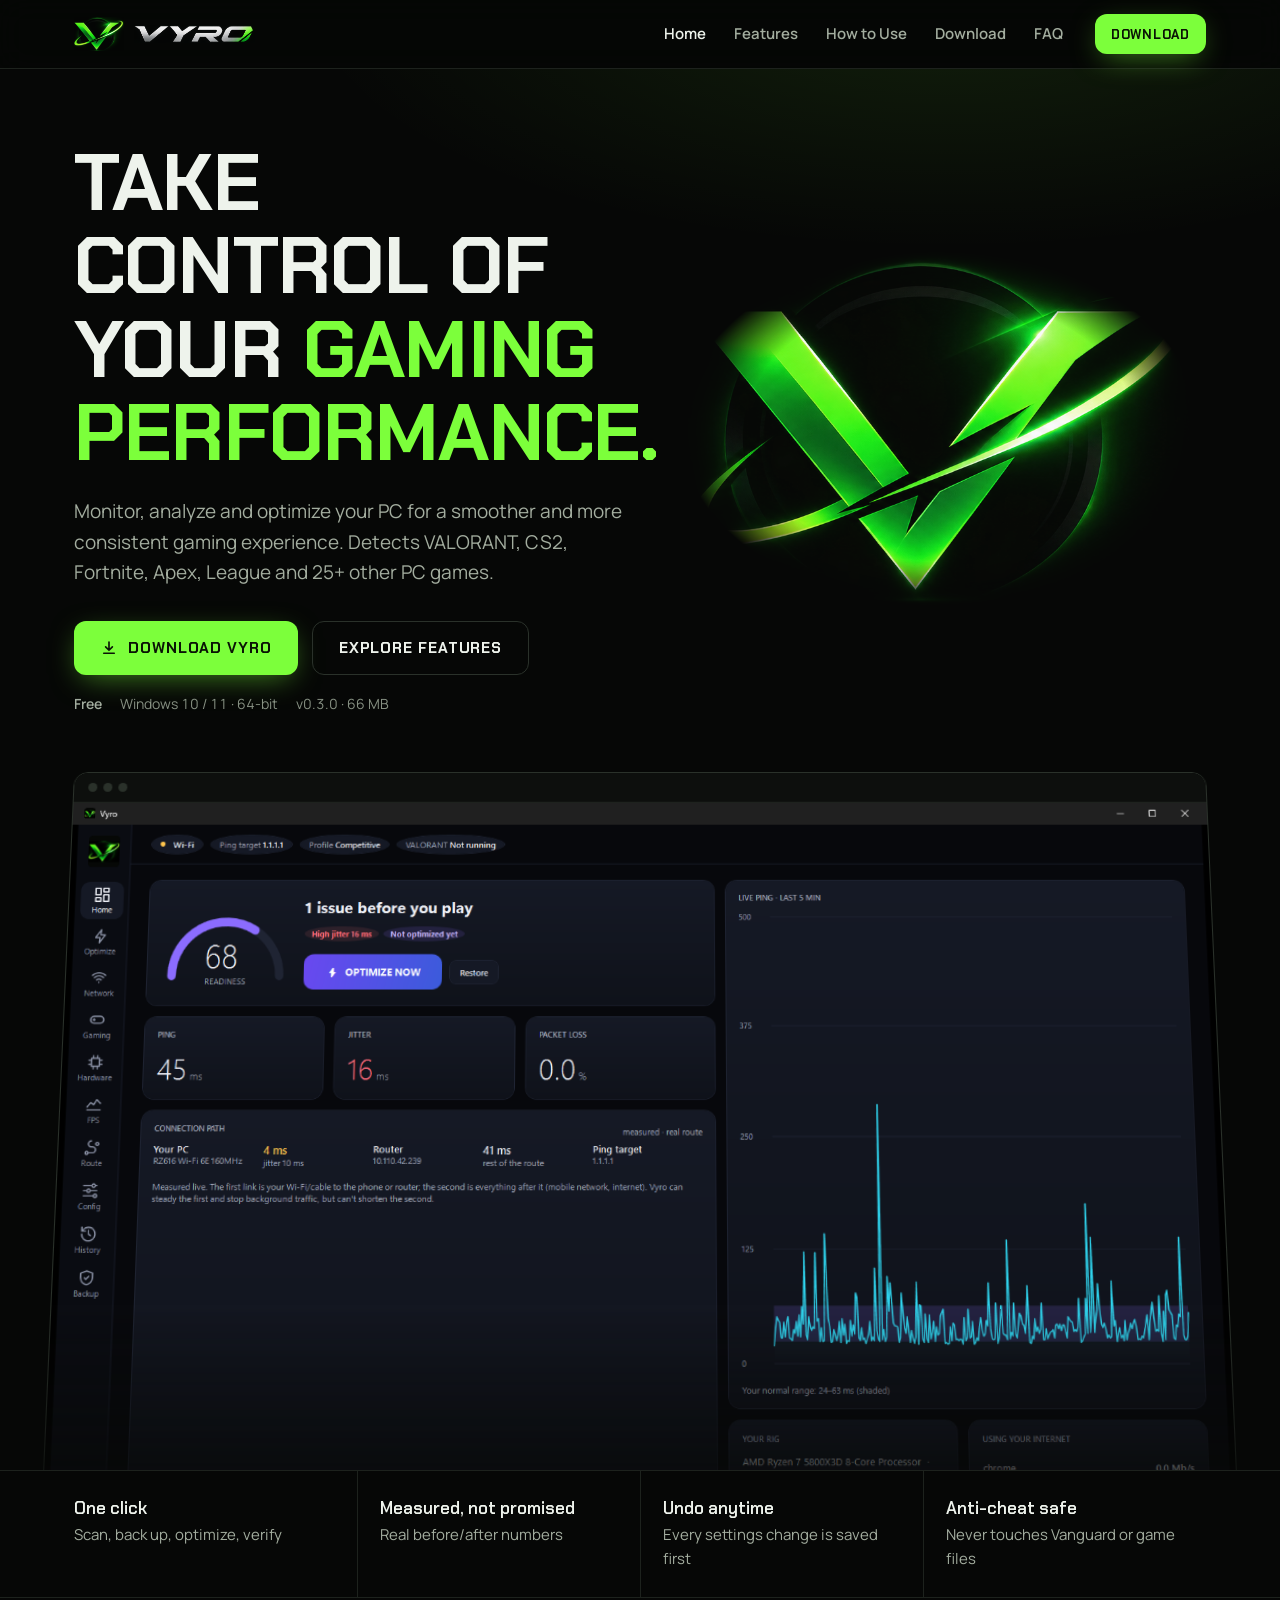
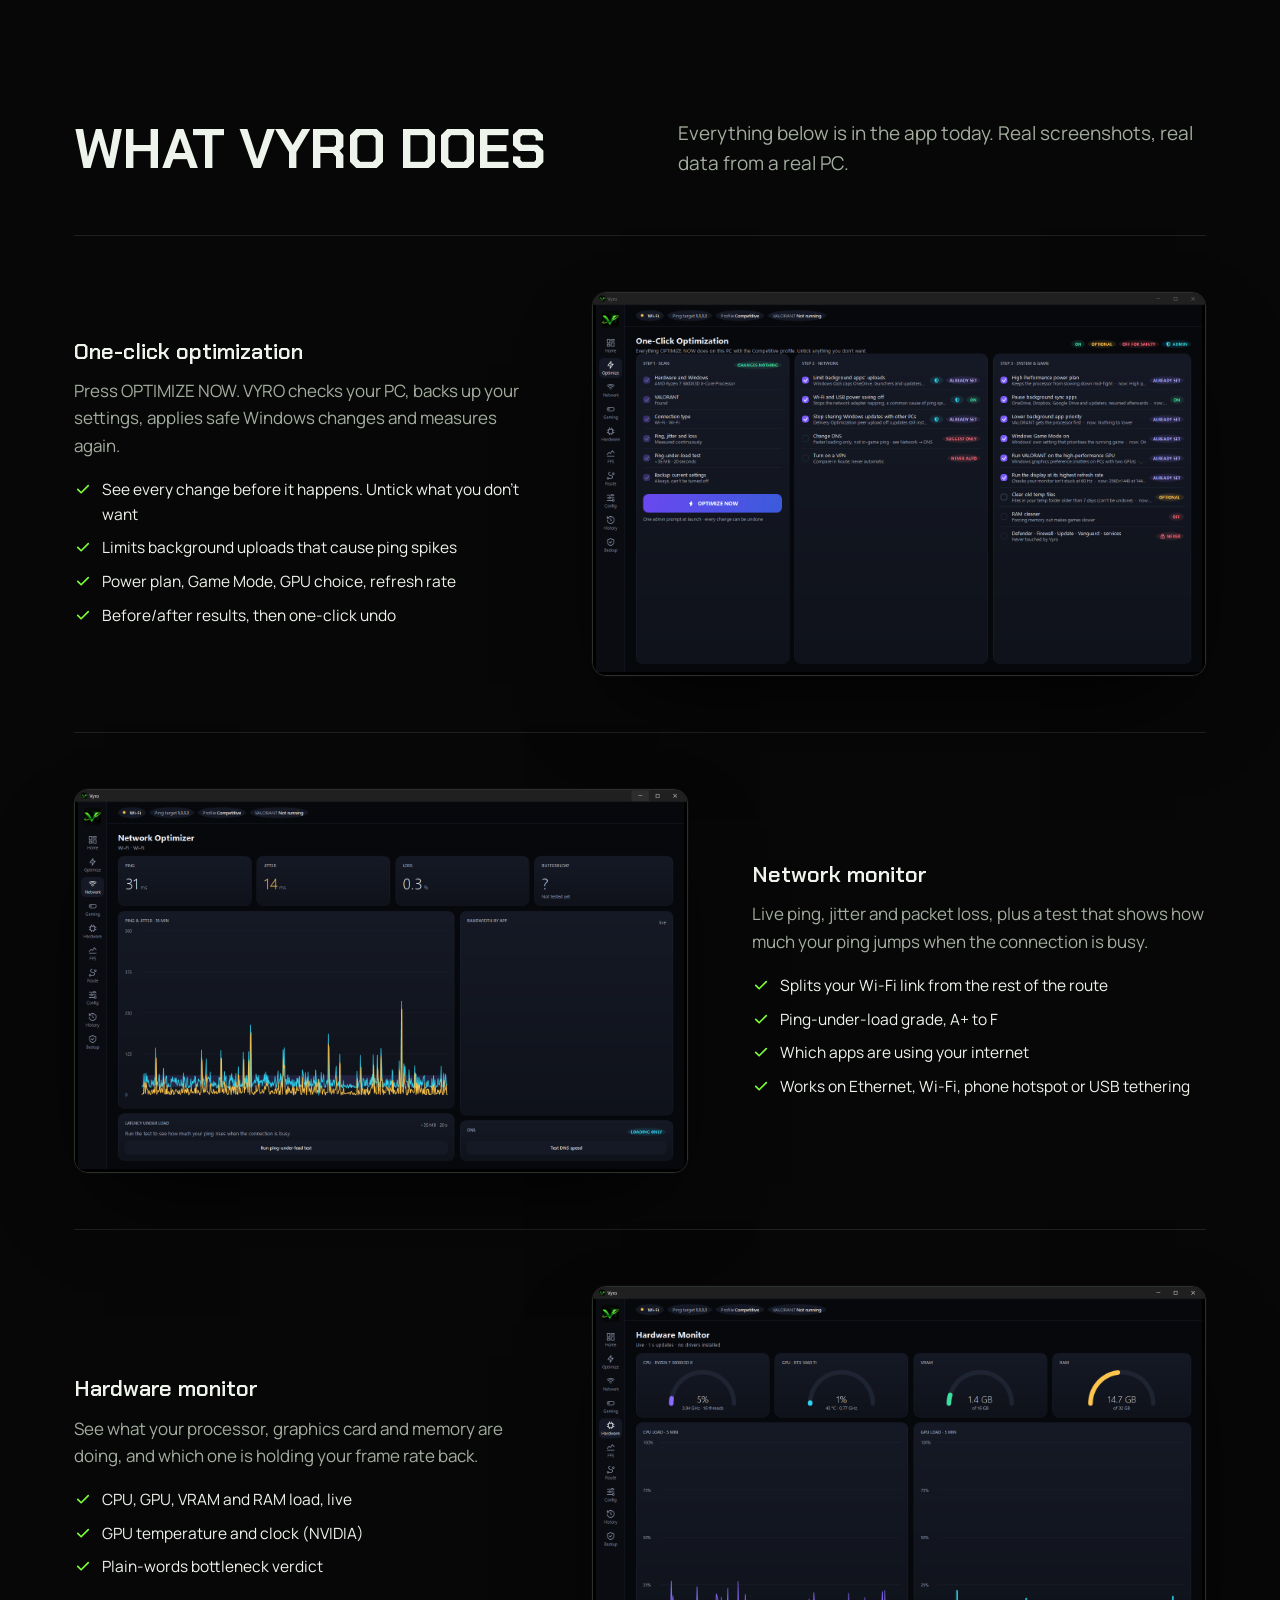
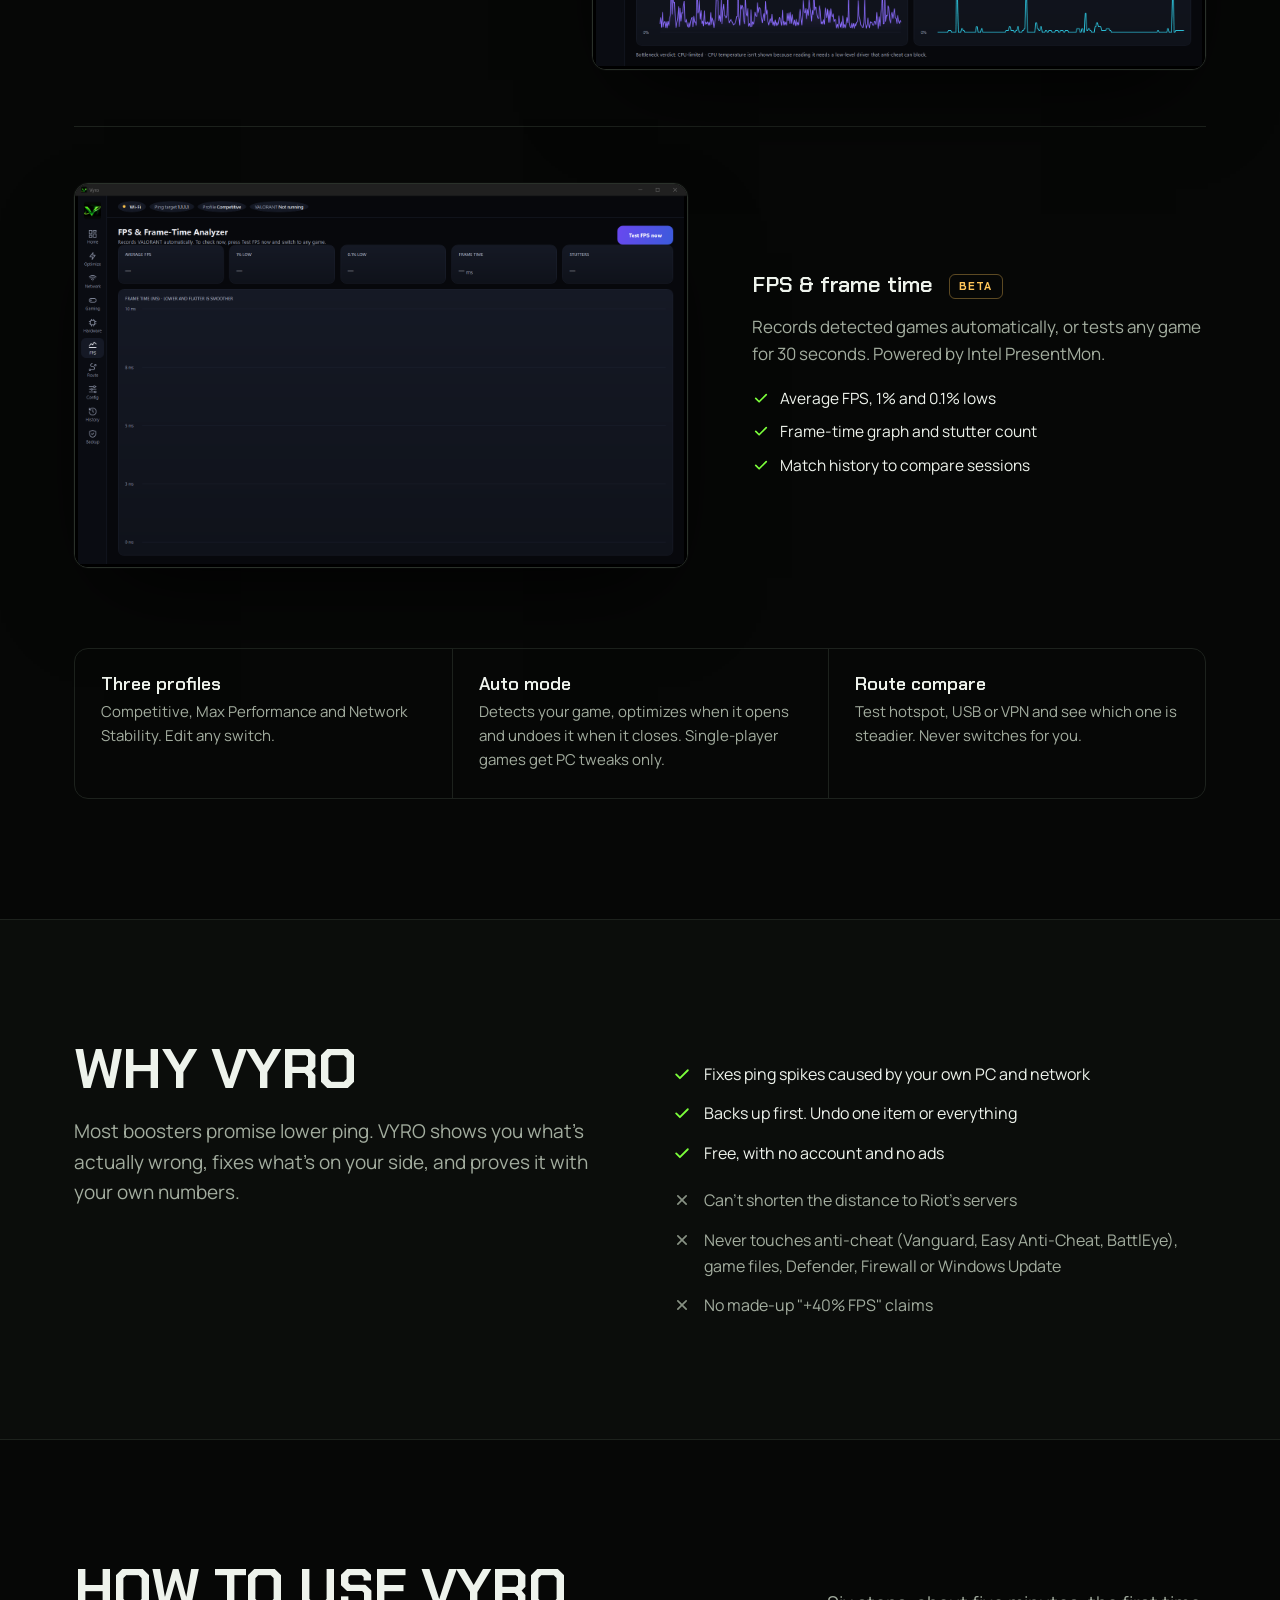
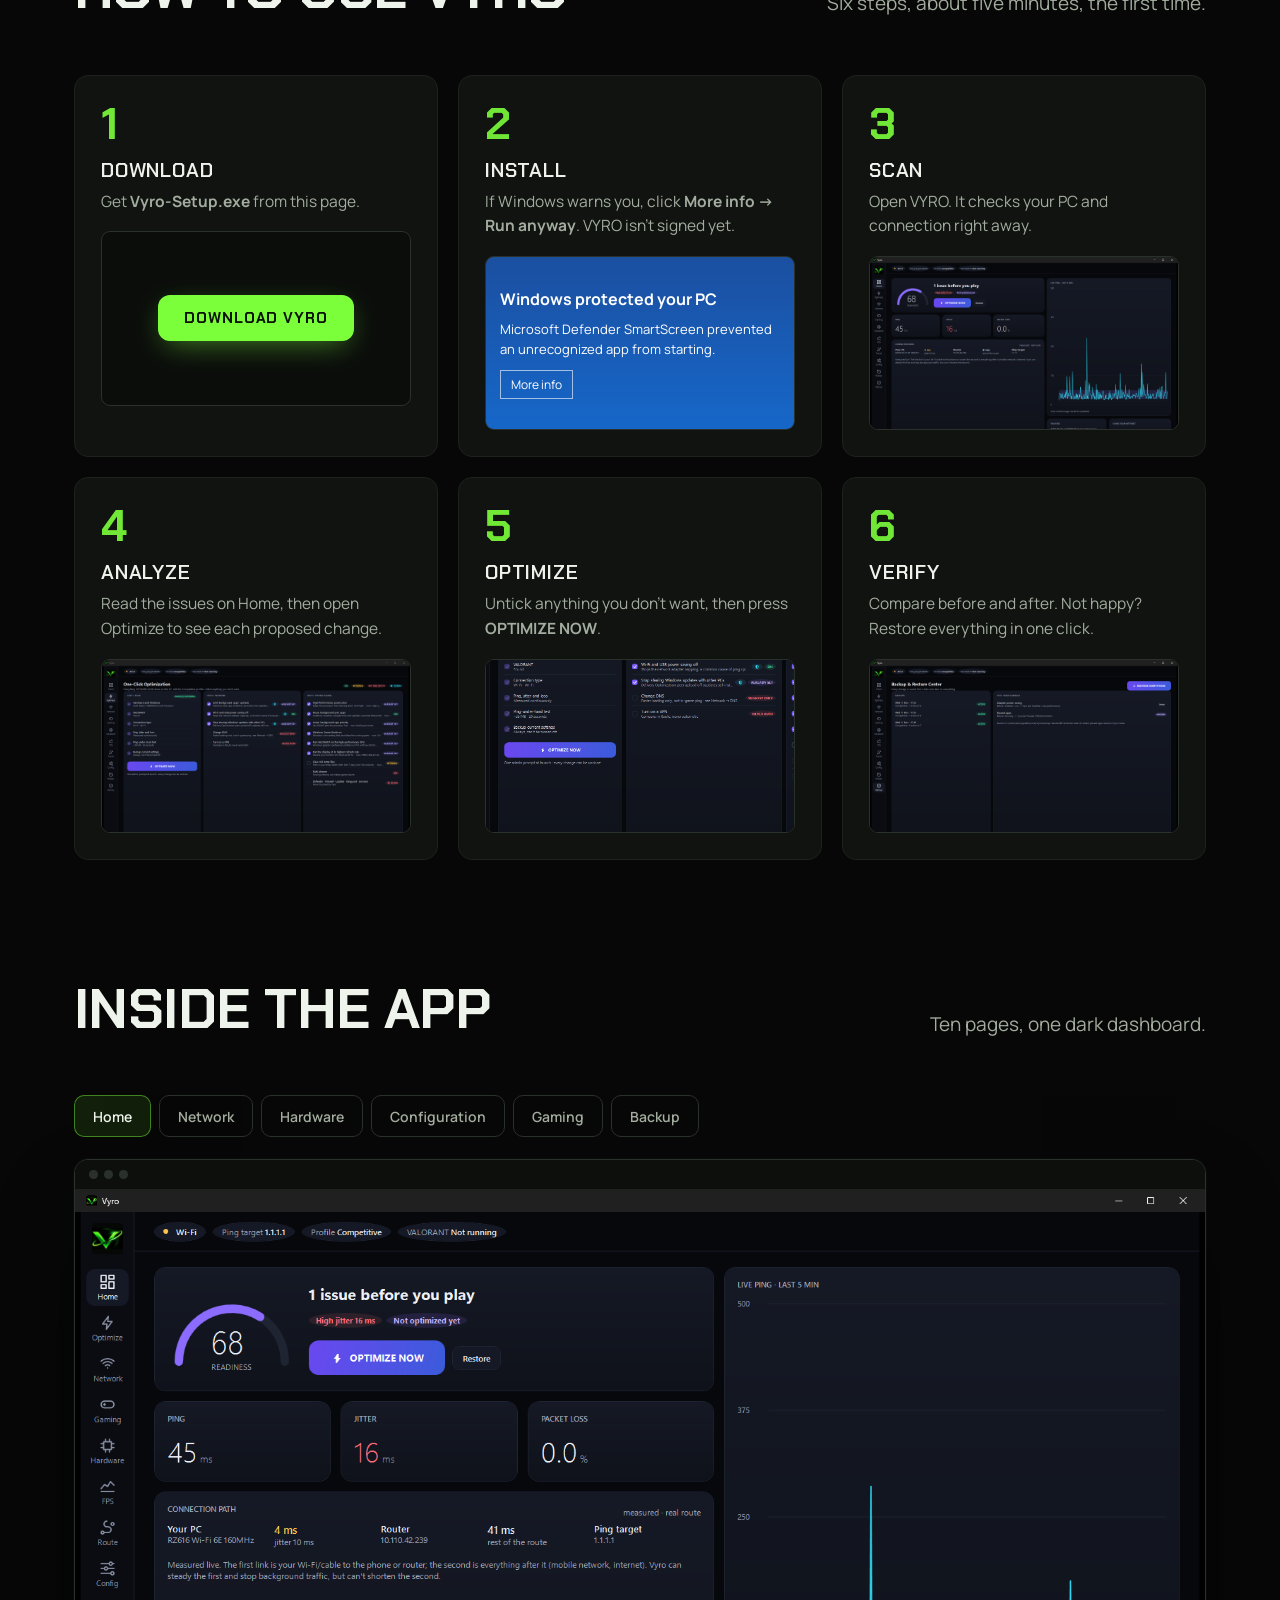
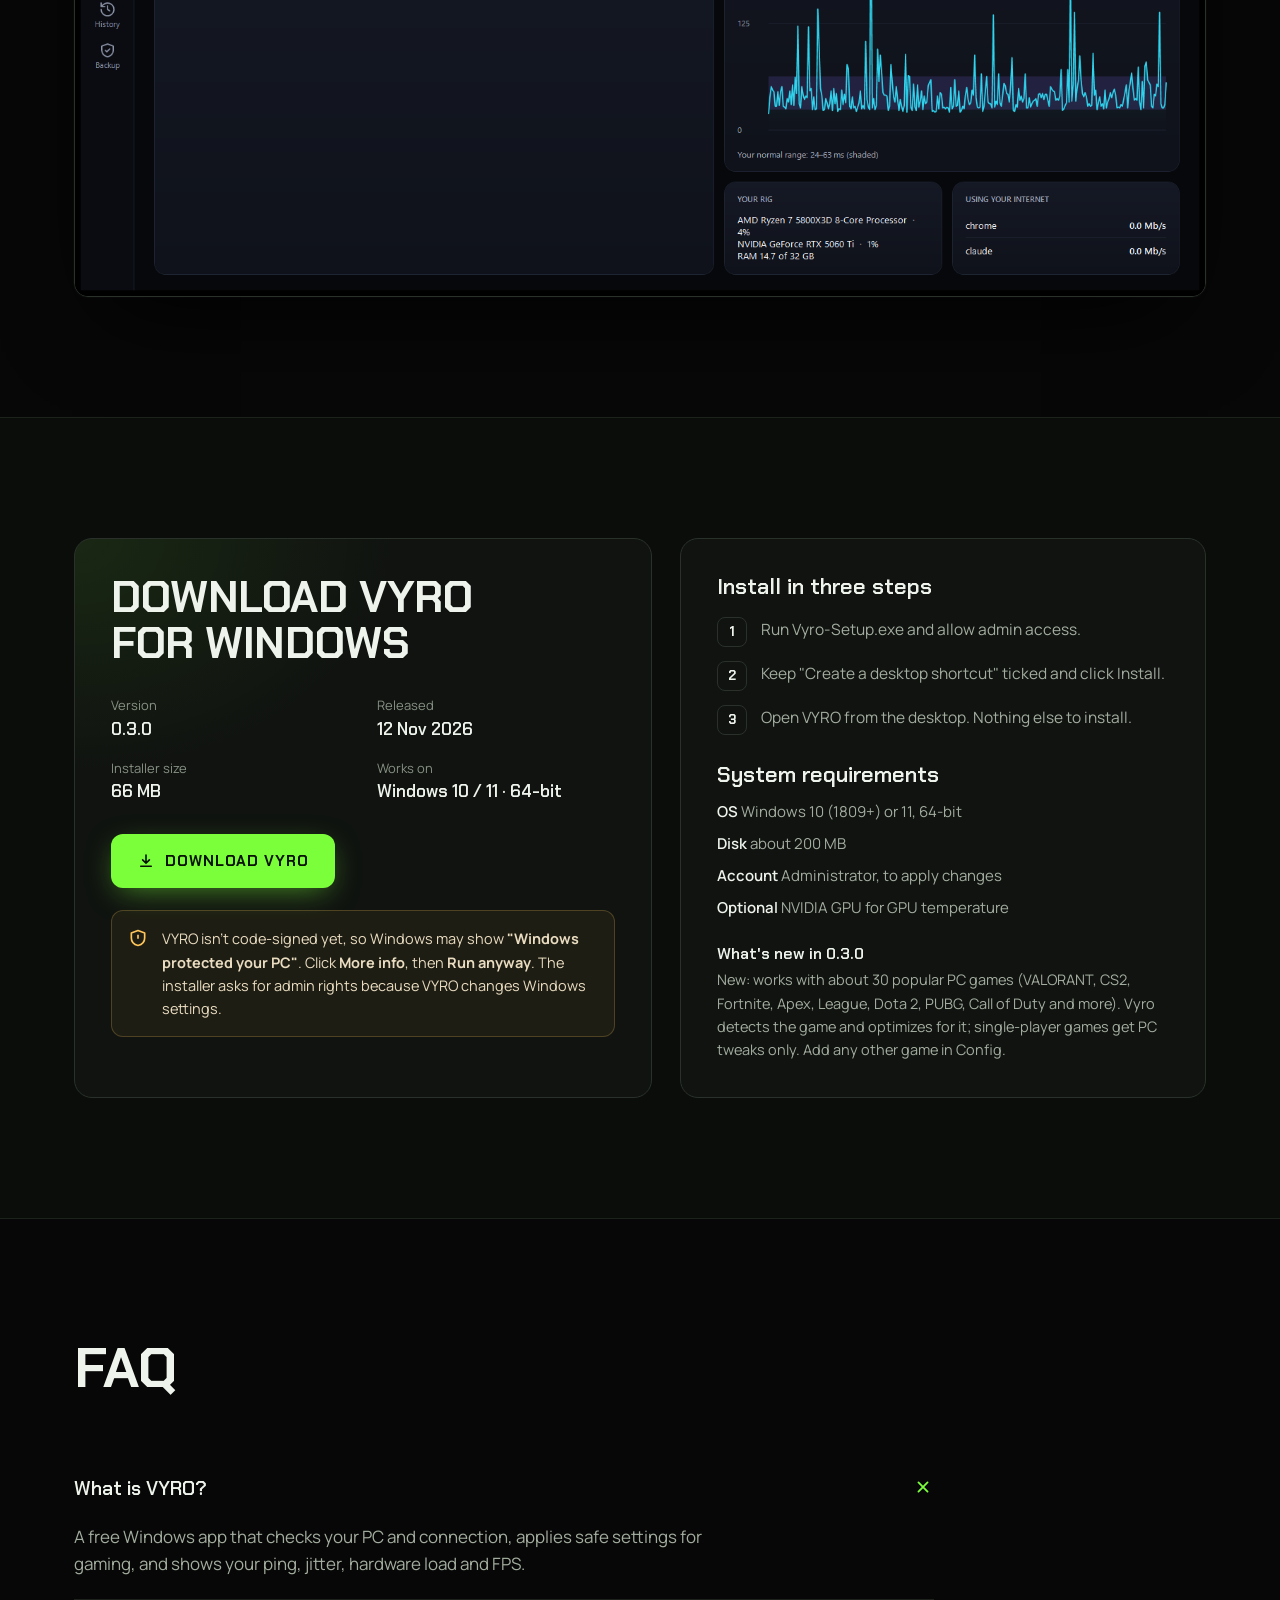
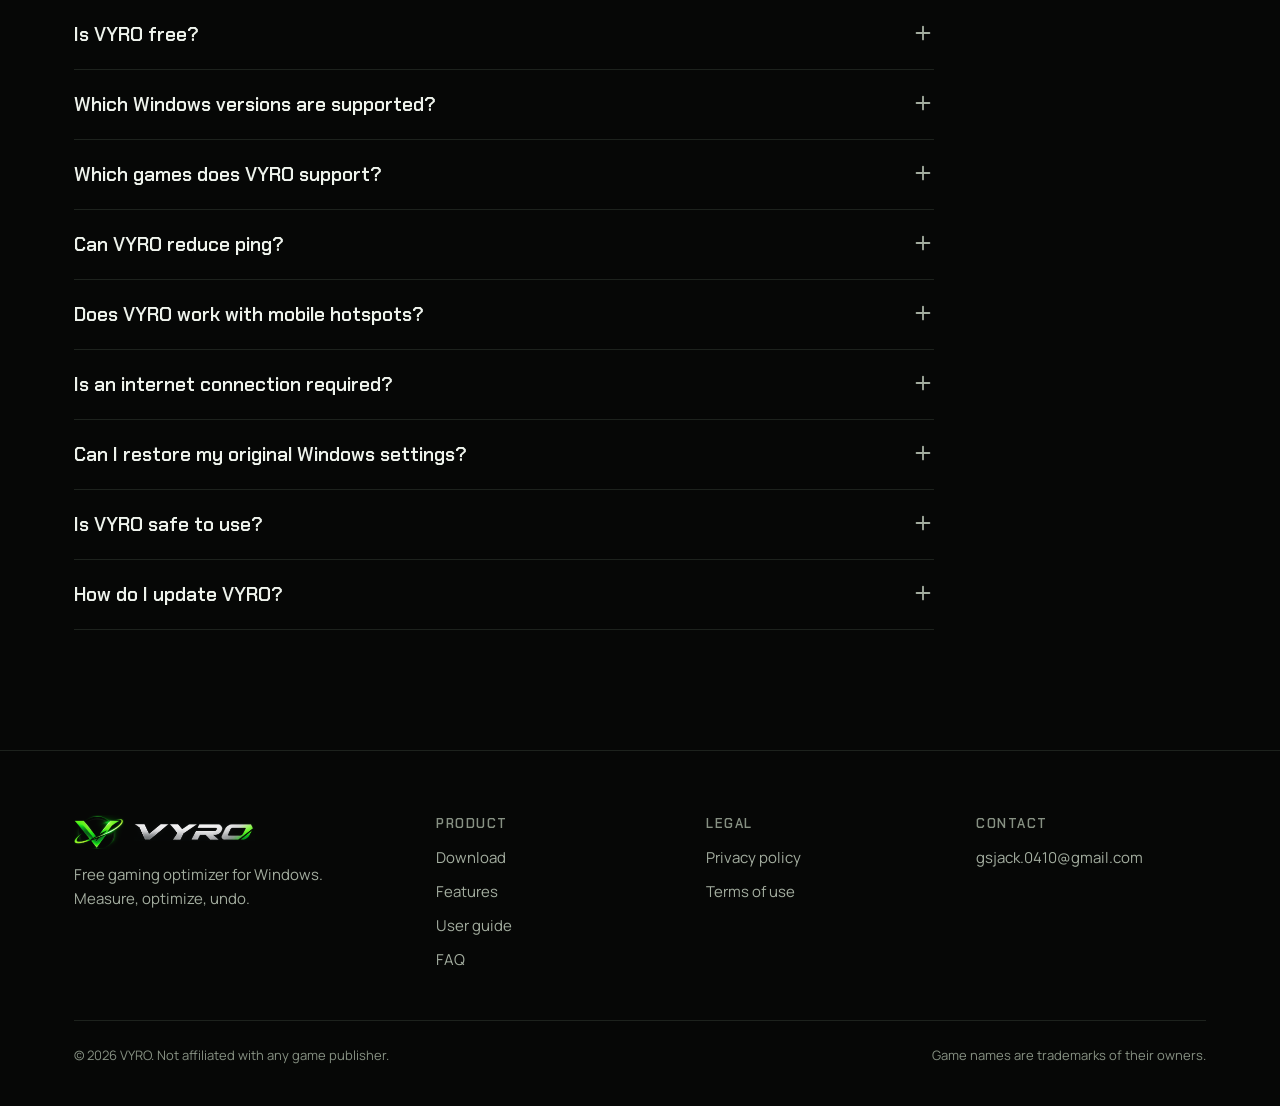
==== commit 7ebc6a53: "Website: contact email, privacy and terms pages Co-Authored-By: Claude Opus 5.5 <noreply@anthropic.c" ====
--- a/index.html
+++ b/index.html
@@ -10,7 +10,7 @@
 <meta property="og:type" content="website">
 <meta property="og:title" content="VYRO — Take control of your gaming performance">
 <meta property="og:description" content="Free Windows game optimizer for VALORANT, CS2, Fortnite and more: monitor ping, jitter, hardware and FPS, optimize in one click, undo anytime.">
-<meta property="og:image" content="assets/screens/dashboard.png">
+<meta property="og:image" content="https://gsjack0410.github.io/vyro/assets/screens/dashboard.png">
 <meta name="twitter:card" content="summary_large_image">
 <script type="application/ld+json">{"@context":"https://schema.org","@type":"SoftwareApplication","name":"VYRO","operatingSystem":"Windows 10, Windows 11","applicationCategory":"UtilitiesApplication","offers":{"@type":"Offer","price":"0","priceCurrency":"USD"}}</script>
 <link rel="preconnect" href="https://fonts.googleapis.com">
@@ -221,8 +221,8 @@
     <div class="foot">
       <div><a href="#home" class="brand"><img src="assets/logo-emblem.png" alt=""><img class="wm" src="assets/logo-wordmark.png" alt="VYRO"></a><p>Free gaming optimizer for Windows. Measure, optimize, undo.</p></div>
       <div><h4>Product</h4><ul><li><a href="#download">Download</a></li><li><a href="#features">Features</a></li><li><a href="#how">User guide</a></li><li><a href="#faq">FAQ</a></li></ul></div>
-      <div><h4>Legal</h4><ul><li><span class="ph">Privacy policy (to add)</span></li><li><span class="ph">Terms of use (to add)</span></li></ul></div>
-      <div><h4>Contact</h4><ul><li><span class="ph">Email (to add)</span></li></ul></div>
+      <div><h4>Legal</h4><ul><li><a href="privacy.html">Privacy policy</a></li><li><a href="terms.html">Terms of use</a></li></ul></div>
+      <div><h4>Contact</h4><ul><li><a href="mailto:gsjack.0410@gmail.com">gsjack.0410@gmail.com</a></li></ul></div>
     </div>
     <div class="copy-line"><span>© <span data-cfg="year">2026</span> VYRO. Not affiliated with any game publisher.</span><span>Game names are trademarks of their owners.</span></div>
   </div>
